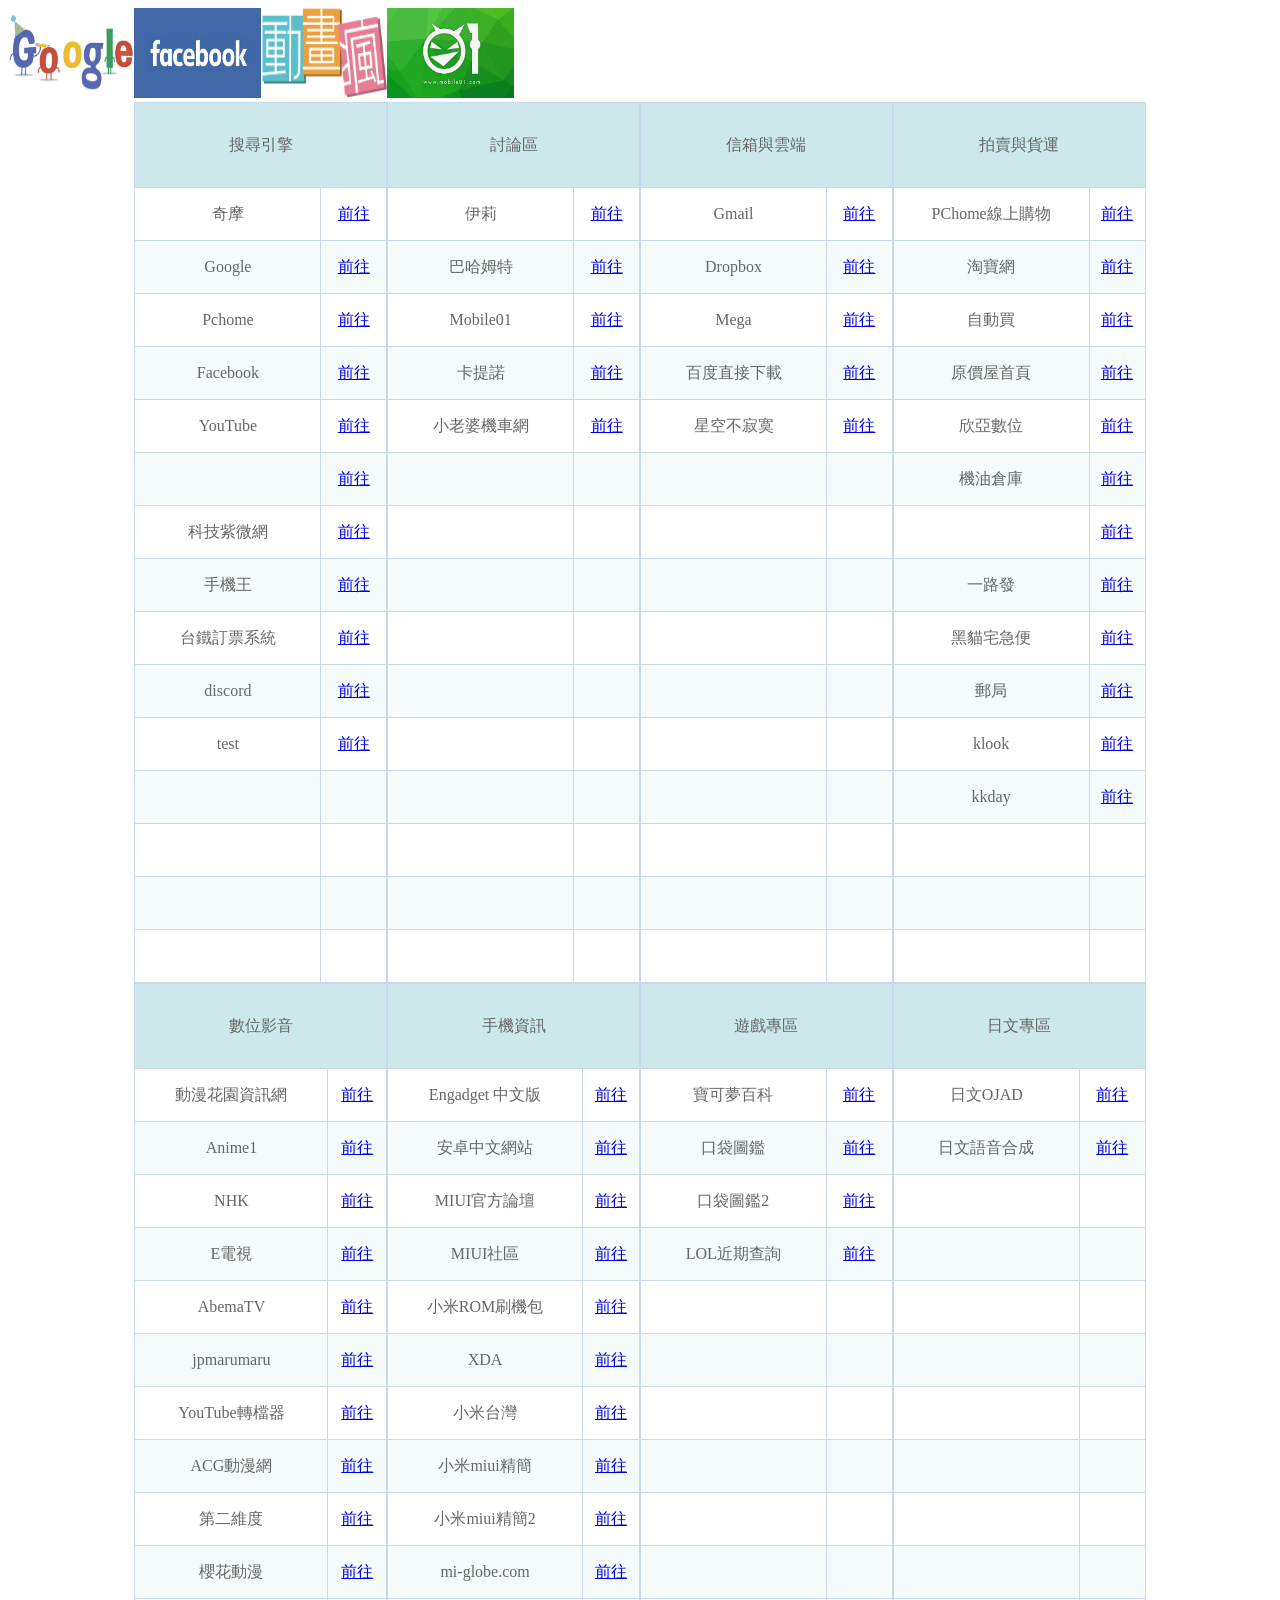
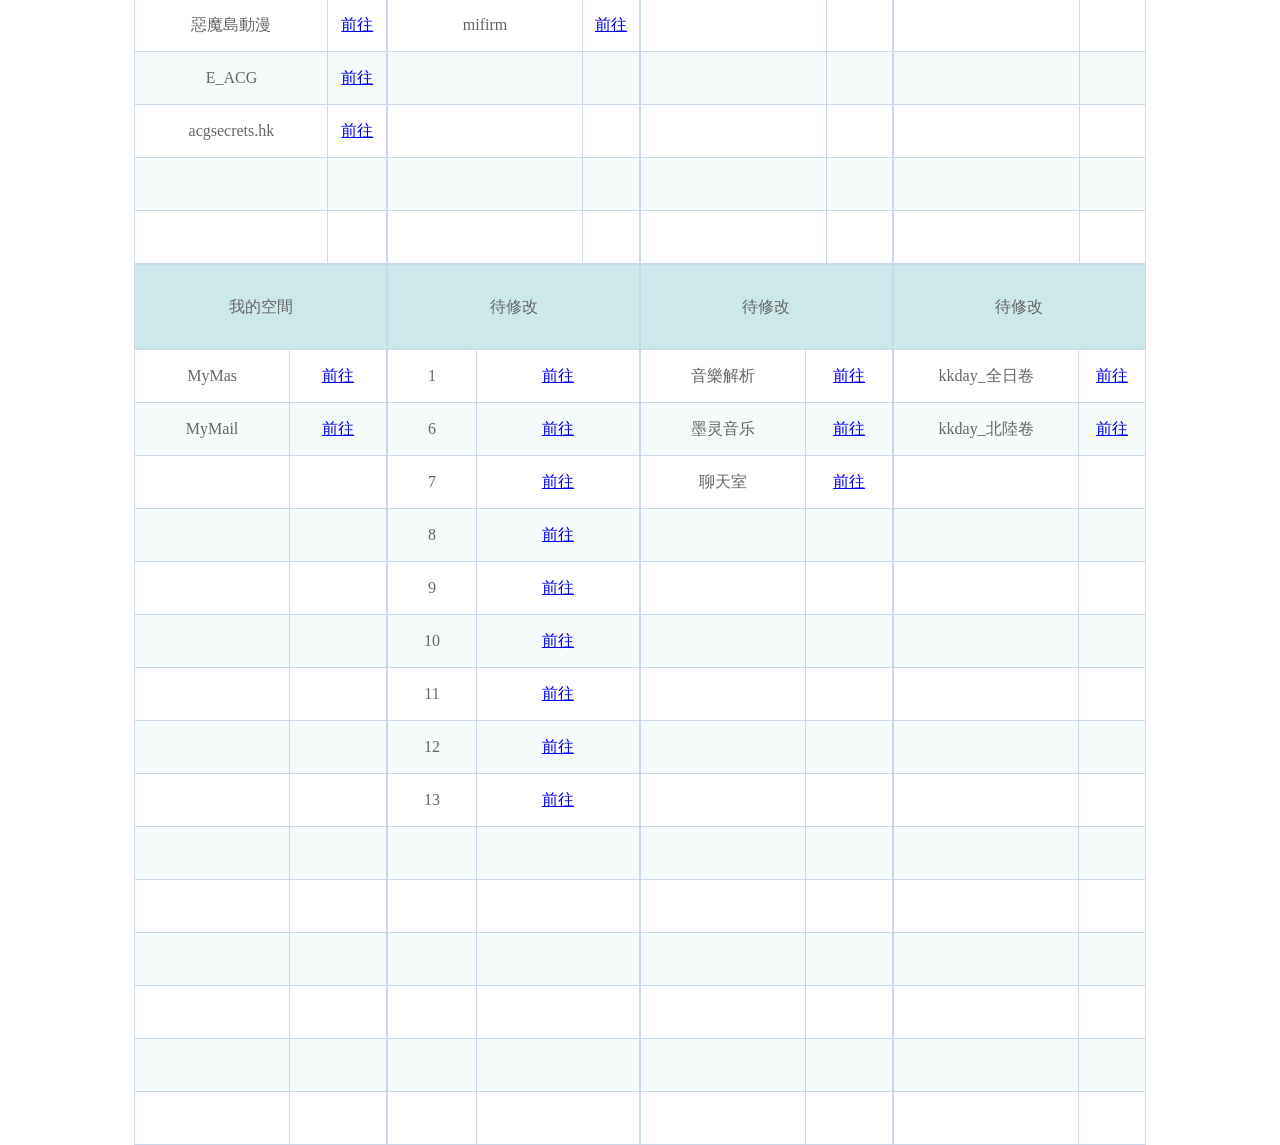
==== index.html @ d21f70a7 "更新新版本" ====
<!DOCTYPE html>

<html lang="zh"><head><meta http-equiv="Content-Type" content="text/html; charset=UTF-8">
	<title>KurainHome</title>
	
	<meta name="viewport" content="width=device-width, initial-scale=1">
	<meta name="context-path" content="/Home/">
	<script>
        var url = 'http://kurain.myds.me:18080/HomePage/home/getDatas';
        fetch(url).then((respons) => {
        return respons.json();
        }).then((data) => {
            if(data.result == 'OK'){
				//console.log(data.data.queryData);
				let queryDatas = data.data.queryData;
				queryDatas.forEach(queryData => {
					//queryData.tableName
					console.log(queryData);
					reloadThisElement(queryData);
				});
            }            
        }).catch((error) => {
            console.log(error);
        });

		function reloadThisElement(queryData){
			try {
				let tableNo = queryData.tableNo;
				console.log('重製 ' + tableNo + 'start ');
				var thead_0 = document.getElementById('thead_' + tableNo);
				var tbody_0 = document.getElementById('tbody_' + tableNo);

				removeAllChildNodes(thead_0);				

				var thead_0_tr	= addElement(thead_0	,'tr');
				var thead_0_td	= addElement(thead_0_tr	,'td');
				var thead_0_p	= addElement(thead_0_td	,'p');

				thead_0_td.colSpan	= "2";
				thead_0_p.innerHTML = queryData.tableName;	
				console.log('重製 ' + tableNo + 'end ');

				let urlBeans = queryData.urlBeans;
				removeAllChildNodes(tbody_0);

				urlBeans.forEach(urlBean => {
					reloadThisElementUrl(tbody_0,urlBean);
				});

			}catch (e) {}
		}

		function reloadThisElementUrl(tbody_0,urlBean){
			var tbody_0_tr	= addElement(tbody_0	,'tr');
			var thead_0_td	= addElement(tbody_0_tr	,'td');
			var thead_1_td	= addElement(tbody_0_tr	,'td');

			var div_0		= addElement(thead_0_td	,'div');
			var div_1		= addElement(thead_1_td	,'div');

			var a_1			= addElement(div_1		,'a');

			div_1.setAttribute('align','center');

			a_1.setAttribute('href',urlBean.tableUrlAddress);
			a_1.innerHTML	= '前往';
			div_0.innerHTML	= urlBean.tableUrlName;
		}


		function removeAllChildNodes(parent) {
			while (parent.firstChild) {
				parent.removeChild(parent.firstChild);
			}
		}

		function addElement(appendDom,appendElementName){
			let newElement = document.createElement(appendElementName);
			appendDom.append(newElement);
			return newElement;
		}



    </script>
</head>
<body>
	<div id="titleBar" name="titleBar" class="titleBar">
		<div class="titleDiv">		
			<a href="https://www.google.com.tw/">
				<img class="footImg" src="./images/Google.jpg">
			</a>
		</div>
		<div class="titleDiv">	
			<a href="https://www.facebook.com/?ref=logo">
				<img class="footImg" src="./images/FaceBook.jpg">
			</a>
		</div>
		<div class="titleDiv">	
			<a href="https://ani.gamer.com.tw/">
				<img class="footImg" src="./images/crazy_logo.png">
			</a>
		</div>
		<div class="titleDiv">	
			<a href="https://www.mobile01.com/forum.php">
				<img class="footImg" src="./images/mobile01-facebook.jpg">
			</a>
		</div>
	</div>
	<div id="footBar" name="footBar" class="footBar" align="center">
		<div id="footBar0" name="footBar0">
			<div id="tableDiv0" name="tableDiv0" class="tableDiv">
				<table>
					<thead id="thead_1">
						<tr>
							<td colspan="2">
								<p>搜尋引擎</p>
							</td>
						</tr>
				    </thead>
				    <tbody id="tbody_1">
				    	<tr>
				    		<td>
				    			<div>奇摩</div>
				    		</td>
				    		<td>
						    	<div align="center">
						    		<a href="http://tw.yahoo.com/" onclick="javascirpt:fn(this)">前往</a>
						    	</div>
							</td>
				    	</tr>
				    	<tr>
				    		<td>
				    			<div>Google</div>
				    		</td>
				    		<td>
						    	<div align="center">
						    		<a href="https://www.google.com/" onclick="javascirpt:fn(this)">前往</a>
						    	</div>
							</td>
				    	</tr>
				    	<tr>
				    		<td>
				    			<div>Pchome</div>
				    		</td>
				    		<td>
						    	<div align="center">
						    		<a href="http://www.pchome.com.tw/" onclick="javascirpt:fn(this)">前往</a>
						    	</div>
							</td>
				    	</tr>
				    	<tr>
				    		<td>
				    			<div>Facebook</div>
				    		</td>
				    		<td>
						    	<div align="center">
						    		<a href="http://www.facebook.com/" onclick="javascirpt:fn(this)">前往</a>
						    	</div>
							</td>
				    	</tr>
				    	<tr>
				    		<td>
				    			<div>YouTube</div>
				    		</td>
				    		<td>
						    	<div align="center">
						    		<a href="http://www.youtube.com/?gl=TW&amp;hl=zh-TW" onclick="javascirpt:fn(this)">前往</a>
						    	</div>
							</td>
				    	</tr>
				    	<tr>
				    		<td>
				    			<div></div>
				    		</td>
				    		<td>
						    	<div align="center">
						    		<a href="http://kurain6.myds.me:8080/Home/" onclick="javascirpt:fn(this)">前往</a>
						    	</div>
							</td>
				    	</tr>
				    	<tr>
				    		<td>
				    			<div>科技紫微網</div>
				    		</td>
				    		<td>
						    	<div align="center">
						    		<a href="http://astro.click108.com.tw/" onclick="javascirpt:fn(this)">前往</a>
						    	</div>
							</td>
				    	</tr>
				    	<tr>
				    		<td>
				    			<div>手機王</div>
				    		</td>
				    		<td>
						    	<div align="center">
						    		<a href="https://www.sogi.com.tw/" onclick="javascirpt:fn(this)">前往</a>
						    	</div>
							</td>
				    	</tr>
				    	<tr>
				    		<td>
				    			<div>台鐵訂票系統</div>
				    		</td>
				    		<td>
						    	<div align="center">
						    		<a href="https://tip.railway.gov.tw/tra-tip-web/tip" onclick="javascirpt:fn(this)">前往</a>
						    	</div>
							</td>
				    	</tr>
				    	<tr>
				    		<td>
				    			<div>discord</div>
				    		</td>
				    		<td>
						    	<div align="center">
						    		<a href="https://discord.com/channels/@me" onclick="javascirpt:fn(this)">前往</a>
						    	</div>
							</td>
				    	</tr>
				    	<tr>
				    		<td>
				    			<div>test</div>
				    		</td>
				    		<td>
						    	<div align="center">
						    		<a href="http://kurain6.myds.me:8080/Home/google.com.tw" onclick="javascirpt:fn(this)">前往</a>
						    	</div>
							</td>
				    	</tr>
				    	<tr id="nullTr0">
				    		<td>
				    			<div align="center"></div>
				    		</td>
				    		<td>
				    			<div id="nullDiv0" style="visibility:hidden;">暫無</div>
				    		</td>
				    	</tr>
				    	<tr id="nullTr1">
				    		<td>
				    			<div align="center"></div>
				    		</td>
				    		<td>
				    			<div id="nullDiv1" style="visibility:hidden;">暫無</div>
				    		</td>
				    	</tr>
				    	<tr id="nullTr2">
				    		<td>
				    			<div align="center"></div>
				    		</td>
				    		<td>
				    			<div id="nullDiv2" style="visibility:hidden;">暫無</div>
				    		</td>
				    	</tr>
				    	<tr id="nullTr3">
				    		<td>
				    			<div align="center"></div>
				    		</td>
				    		<td>
				    			<div id="nullDiv3" style="visibility:hidden;">暫無</div>
				    		</td>
				    	</tr>
				    	
				    	
				    	
				    	
				    	
				    	
				    	
				    	
				    	
				    	
				    	
				    </tbody>
				</table>
			</div>
			<div id="tableDiv1" name="tableDiv1" class="tableDiv">
				<table>
					<thead id="thead_2">
						<tr>
							<td colspan="2">
								<p>討論區</p>
							</td>
						</tr>
				    </thead>
				    <tbody id="tbody_2">
				    	<tr>
				    		<td>
				    			<div>伊莉</div>
				    		</td>
				    		<td>
						    	<div align="center">
						    		<a href="http://www07.eyny.com/index.php" onclick="javascirpt:fn(this)">前往</a>
						    	</div>
							</td>
				    	</tr>
				    	<tr>
				    		<td>
				    			<div>巴哈姆特</div>
				    		</td>
				    		<td>
						    	<div align="center">
						    		<a href="http://www.gamer.com.tw/" onclick="javascirpt:fn(this)">前往</a>
						    	</div>
							</td>
				    	</tr>
				    	<tr>
				    		<td>
				    			<div>Mobile01</div>
				    		</td>
				    		<td>
						    	<div align="center">
						    		<a href="http://www.mobile01.com/forum.php" onclick="javascirpt:fn(this)">前往</a>
						    	</div>
							</td>
				    	</tr>
				    	<tr>
				    		<td>
				    			<div>卡提諾</div>
				    		</td>
				    		<td>
						    	<div align="center">
						    		<a href="http://ck101.com/index.php" onclick="javascirpt:fn(this)">前往</a>
						    	</div>
							</td>
				    	</tr>
				    	<tr>
				    		<td>
				    			<div>小老婆機車網</div>
				    		</td>
				    		<td>
						    	<div align="center">
						    		<a href="http://forum.jorsindo.com/" onclick="javascirpt:fn(this)">前往</a>
						    	</div>
							</td>
				    	</tr>
				    	<tr id="nullTr0">
				    		<td>
				    			<div align="center"></div>
				    		</td>
				    		<td>
				    			<div id="nullDiv0" style="visibility:hidden;">暫無</div>
				    		</td>
				    	</tr>
				    	<tr id="nullTr1">
				    		<td>
				    			<div align="center"></div>
				    		</td>
				    		<td>
				    			<div id="nullDiv1" style="visibility:hidden;">暫無</div>
				    		</td>
				    	</tr>
				    	<tr id="nullTr2">
				    		<td>
				    			<div align="center"></div>
				    		</td>
				    		<td>
				    			<div id="nullDiv2" style="visibility:hidden;">暫無</div>
				    		</td>
				    	</tr>
				    	<tr id="nullTr3">
				    		<td>
				    			<div align="center"></div>
				    		</td>
				    		<td>
				    			<div id="nullDiv3" style="visibility:hidden;">暫無</div>
				    		</td>
				    	</tr>
				    	<tr id="nullTr4">
				    		<td>
				    			<div align="center"></div>
				    		</td>
				    		<td>
				    			<div id="nullDiv4" style="visibility:hidden;">暫無</div>
				    		</td>
				    	</tr>
				    	<tr id="nullTr5">
				    		<td>
				    			<div align="center"></div>
				    		</td>
				    		<td>
				    			<div id="nullDiv5" style="visibility:hidden;">暫無</div>
				    		</td>
				    	</tr>
				    	<tr id="nullTr6">
				    		<td>
				    			<div align="center"></div>
				    		</td>
				    		<td>
				    			<div id="nullDiv6" style="visibility:hidden;">暫無</div>
				    		</td>
				    	</tr>
				    	<tr id="nullTr7">
				    		<td>
				    			<div align="center"></div>
				    		</td>
				    		<td>
				    			<div id="nullDiv7" style="visibility:hidden;">暫無</div>
				    		</td>
				    	</tr>
				    	<tr id="nullTr8">
				    		<td>
				    			<div align="center"></div>
				    		</td>
				    		<td>
				    			<div id="nullDiv8" style="visibility:hidden;">暫無</div>
				    		</td>
				    	</tr>
				    	<tr id="nullTr9">
				    		<td>
				    			<div align="center"></div>
				    		</td>
				    		<td>
				    			<div id="nullDiv9" style="visibility:hidden;">暫無</div>
				    		</td>
				    	</tr>
				    	
				    	
				    	
				    	
				    	
				    </tbody>
				</table>
			</div>
			<div id="tableDiv2" name="tableDiv2" class="tableDiv">
				<table>
					<thead id="thead_3">
						<tr>
							<td colspan="2">
								<p>信箱與雲端</p>
							</td>
						</tr>
				    </thead>
				    <tbody id="tbody_3">
				    	<tr>
				    		<td>
				    			<div>Gmail</div>
				    		</td>
				    		<td>
						    	<div align="center">
						    		<a href="https://mail.google.com/mail/u/0/#inbox" onclick="javascirpt:fn(this)">前往</a>
						    	</div>
							</td>
				    	</tr>
				    	<tr>
				    		<td>
				    			<div>Dropbox</div>
				    		</td>
				    		<td>
						    	<div align="center">
						    		<a href="https://www.dropbox.com/h" onclick="javascirpt:fn(this)">前往</a>
						    	</div>
							</td>
				    	</tr>
				    	<tr>
				    		<td>
				    			<div>Mega</div>
				    		</td>
				    		<td>
						    	<div align="center">
						    		<a href="https://mega.nz/" onclick="javascirpt:fn(this)">前往</a>
						    	</div>
							</td>
				    	</tr>
				    	<tr>
				    		<td>
				    			<div>百度直接下載</div>
				    		</td>
				    		<td>
						    	<div align="center">
						    		<a href="https://www.baiduyun.wiki/" onclick="javascirpt:fn(this)">前往</a>
						    	</div>
							</td>
				    	</tr>
				    	<tr>
				    		<td>
				    			<div>星空不寂寞</div>
				    		</td>
				    		<td>
						    	<div align="center">
						    		<a href="http://www.xingkbjm.com/" onclick="javascirpt:fn(this)">前往</a>
						    	</div>
							</td>
				    	</tr>
				    	<tr id="nullTr0">
				    		<td>
				    			<div align="center"></div>
				    		</td>
				    		<td>
				    			<div id="nullDiv0" style="visibility:hidden;">暫無</div>
				    		</td>
				    	</tr>
				    	<tr id="nullTr1">
				    		<td>
				    			<div align="center"></div>
				    		</td>
				    		<td>
				    			<div id="nullDiv1" style="visibility:hidden;">暫無</div>
				    		</td>
				    	</tr>
				    	<tr id="nullTr2">
				    		<td>
				    			<div align="center"></div>
				    		</td>
				    		<td>
				    			<div id="nullDiv2" style="visibility:hidden;">暫無</div>
				    		</td>
				    	</tr>
				    	<tr id="nullTr3">
				    		<td>
				    			<div align="center"></div>
				    		</td>
				    		<td>
				    			<div id="nullDiv3" style="visibility:hidden;">暫無</div>
				    		</td>
				    	</tr>
				    	<tr id="nullTr4">
				    		<td>
				    			<div align="center"></div>
				    		</td>
				    		<td>
				    			<div id="nullDiv4" style="visibility:hidden;">暫無</div>
				    		</td>
				    	</tr>
				    	<tr id="nullTr5">
				    		<td>
				    			<div align="center"></div>
				    		</td>
				    		<td>
				    			<div id="nullDiv5" style="visibility:hidden;">暫無</div>
				    		</td>
				    	</tr>
				    	<tr id="nullTr6">
				    		<td>
				    			<div align="center"></div>
				    		</td>
				    		<td>
				    			<div id="nullDiv6" style="visibility:hidden;">暫無</div>
				    		</td>
				    	</tr>
				    	<tr id="nullTr7">
				    		<td>
				    			<div align="center"></div>
				    		</td>
				    		<td>
				    			<div id="nullDiv7" style="visibility:hidden;">暫無</div>
				    		</td>
				    	</tr>
				    	<tr id="nullTr8">
				    		<td>
				    			<div align="center"></div>
				    		</td>
				    		<td>
				    			<div id="nullDiv8" style="visibility:hidden;">暫無</div>
				    		</td>
				    	</tr>
				    	<tr id="nullTr9">
				    		<td>
				    			<div align="center"></div>
				    		</td>
				    		<td>
				    			<div id="nullDiv9" style="visibility:hidden;">暫無</div>
				    		</td>
				    	</tr>
				    	
				    	
				    	
				    	
				    	
				    </tbody>
				</table>
			</div>
			<div id="tableDiv3" name="tableDiv3" class="tableDiv">
				<table>
					<thead id="thead_4">
						<tr>
							<td colspan="2">
								<p>拍賣與貨運</p>
							</td>
						</tr>
				    </thead>
				    <tbody id="tbody_4">
				    	<tr>
				    		<td>
				    			<div>PChome線上購物</div>
				    		</td>
				    		<td>
						    	<div align="center">
						    		<a href="http://shopping.pchome.com.tw/" onclick="javascirpt:fn(this)">前往</a>
						    	</div>
							</td>
				    	</tr>
				    	<tr>
				    		<td>
				    			<div>淘寶網</div>
				    		</td>
				    		<td>
						    	<div align="center">
						    		<a href="https://world.taobao.com/" onclick="javascirpt:fn(this)">前往</a>
						    	</div>
							</td>
				    	</tr>
				    	<tr>
				    		<td>
				    			<div>自動買</div>
				    		</td>
				    		<td>
						    	<div align="center">
						    		<a href="https://www.autobuy.tw/" onclick="javascirpt:fn(this)">前往</a>
						    	</div>
							</td>
				    	</tr>
				    	<tr>
				    		<td>
				    			<div>原價屋首頁</div>
				    		</td>
				    		<td>
						    	<div align="center">
						    		<a href="http://www.coolpc.com.tw/" onclick="javascirpt:fn(this)">前往</a>
						    	</div>
							</td>
				    	</tr>
				    	<tr>
				    		<td>
				    			<div>欣亞數位</div>
				    		</td>
				    		<td>
						    	<div align="center">
						    		<a href="https://www.sinya.com.tw/diy/" onclick="javascirpt:fn(this)">前往</a>
						    	</div>
							</td>
				    	</tr>
				    	<tr>
				    		<td>
				    			<div>機油倉庫</div>
				    		</td>
				    		<td>
						    	<div align="center">
						    		<a href="https://www.oilwarehouse.com.tw/" onclick="javascirpt:fn(this)">前往</a>
						    	</div>
							</td>
				    	</tr>
				    	<tr>
				    		<td>
				    			<div></div>
				    		</td>
				    		<td>
						    	<div align="center">
						    		<a href="http://kurain6.myds.me:8080/Home/" onclick="javascirpt:fn(this)">前往</a>
						    	</div>
							</td>
				    	</tr>
				    	<tr>
				    		<td>
				    			<div>一路發</div>
				    		</td>
				    		<td>
						    	<div align="center">
						    		<a href="https://www.elf.com.tw/" onclick="javascirpt:fn(this)">前往</a>
						    	</div>
							</td>
				    	</tr>
				    	<tr>
				    		<td>
				    			<div>黑貓宅急便</div>
				    		</td>
				    		<td>
						    	<div align="center">
						    		<a href="http://www.t-cat.com.tw/" onclick="javascirpt:fn(this)">前往</a>
						    	</div>
							</td>
				    	</tr>
				    	<tr>
				    		<td>
				    			<div>郵局</div>
				    		</td>
				    		<td>
						    	<div align="center">
						    		<a href="http://postserv.post.gov.tw/webpost/CSController?cmd=POS4001_1&amp;_MENU_ID=189&amp;_SYS_ID=D&amp;_ACTIVE_ID=190" onclick="javascirpt:fn(this)">前往</a>
						    	</div>
							</td>
				    	</tr>
				    	<tr>
				    		<td>
				    			<div>klook</div>
				    		</td>
				    		<td>
						    	<div align="center">
						    		<a href="https://www.klook.com/zh-TW/" onclick="javascirpt:fn(this)">前往</a>
						    	</div>
							</td>
				    	</tr>
				    	<tr>
				    		<td>
				    			<div>kkday</div>
				    		</td>
				    		<td>
						    	<div align="center">
						    		<a href="https://www.kkday.com/zh-tw/" onclick="javascirpt:fn(this)">前往</a>
						    	</div>
							</td>
				    	</tr>
				    	<tr id="nullTr0">
				    		<td>
				    			<div align="center"></div>
				    		</td>
				    		<td>
				    			<div id="nullDiv0" style="visibility:hidden;">暫無</div>
				    		</td>
				    	</tr>
				    	<tr id="nullTr1">
				    		<td>
				    			<div align="center"></div>
				    		</td>
				    		<td>
				    			<div id="nullDiv1" style="visibility:hidden;">暫無</div>
				    		</td>
				    	</tr>
				    	<tr id="nullTr2">
				    		<td>
				    			<div align="center"></div>
				    		</td>
				    		<td>
				    			<div id="nullDiv2" style="visibility:hidden;">暫無</div>
				    		</td>
				    	</tr>
				    	
				    	
				    	
				    	
				    	
				    	
				    	
				    	
				    	
				    	
				    	
				    	
				    </tbody>
				</table>
			</div>
			
			
			
			
			
			
			
			
		</div>
		<div id="footBar1" name="footBar1">
			
			
			
			
			<div id="tableDiv4" name="tableDiv4" class="tableDiv">
				<table>
					<thead id="thead_5">
						<tr>
							<td colspan="2">
								<p>數位影音</p>
							</td>
						</tr>
				    </thead>
				    <tbody id="tbody_5">
				    	<tr>
				    		<td>
				    			<div>動漫花園資訊網</div>
				    		</td>
				    		<td>
						    	<div align="center">
						    		<a href="http://share.dmhy.org/" onclick="javascirpt:fn(this)">前往</a>
						    	</div>
							</td>
				    	</tr>
				    	<tr>
				    		<td>
				    			<div>Anime1</div>
				    		</td>
				    		<td>
						    	<div align="center">
						    		<a href="https://anime1.me/" onclick="javascirpt:fn(this)">前往</a>
						    	</div>
							</td>
				    	</tr>
				    	<tr>
				    		<td>
				    			<div>NHK</div>
				    		</td>
				    		<td>
						    	<div align="center">
						    		<a href="http://tv.itver.cc/nhk-general-tv/" onclick="javascirpt:fn(this)">前往</a>
						    	</div>
							</td>
				    	</tr>
				    	<tr>
				    		<td>
				    			<div>E電視</div>
				    		</td>
				    		<td>
						    	<div align="center">
						    		<a href="http://tv.itver.cc/nexttv/" onclick="javascirpt:fn(this)">前往</a>
						    	</div>
							</td>
				    	</tr>
				    	<tr>
				    		<td>
				    			<div>AbemaTV</div>
				    		</td>
				    		<td>
						    	<div align="center">
						    		<a href="https://abema.tv/" onclick="javascirpt:fn(this)">前往</a>
						    	</div>
							</td>
				    	</tr>
				    	<tr>
				    		<td>
				    			<div>jpmarumaru</div>
				    		</td>
				    		<td>
						    	<div align="center">
						    		<a href="https://www.jpmarumaru.com/tw/index.asp" onclick="javascirpt:fn(this)">前往</a>
						    	</div>
							</td>
				    	</tr>
				    	<tr>
				    		<td>
				    			<div>YouTube轉檔器</div>
				    		</td>
				    		<td>
						    	<div align="center">
						    		<a href="http://tubget.com/cn/" onclick="javascirpt:fn(this)">前往</a>
						    	</div>
							</td>
				    	</tr>
				    	<tr>
				    		<td>
				    			<div>ACG動漫網</div>
				    		</td>
				    		<td>
						    	<div align="center">
						    		<a href="https://www.agefans.tv/" onclick="javascirpt:fn(this)">前往</a>
						    	</div>
							</td>
				    	</tr>
				    	<tr>
				    		<td>
				    			<div>第二維度</div>
				    		</td>
				    		<td>
						    	<div align="center">
						    		<a href="https://second-dimension.org/home/" onclick="javascirpt:fn(this)">前往</a>
						    	</div>
							</td>
				    	</tr>
				    	<tr>
				    		<td>
				    			<div>櫻花動漫</div>
				    		</td>
				    		<td>
						    	<div align="center">
						    		<a href="http://www.yhdm.tv/" onclick="javascirpt:fn(this)">前往</a>
						    	</div>
							</td>
				    	</tr>
				    	<tr>
				    		<td>
				    			<div>惡魔島動漫</div>
				    		</td>
				    		<td>
						    	<div align="center">
						    		<a href="https://www.emddm.org/" onclick="javascirpt:fn(this)">前往</a>
						    	</div>
							</td>
				    	</tr>
				    	<tr>
				    		<td>
				    			<div>E_ACG</div>
				    		</td>
				    		<td>
						    	<div align="center">
						    		<a href="http://eacg.net/" onclick="javascirpt:fn(this)">前往</a>
						    	</div>
							</td>
				    	</tr>
				    	<tr>
				    		<td>
				    			<div>acgsecrets.hk</div>
				    		</td>
				    		<td>
						    	<div align="center">
						    		<a href="https://acgsecrets.hk/" onclick="javascirpt:fn(this)">前往</a>
						    	</div>
							</td>
				    	</tr>
				    	<tr id="nullTr0">
				    		<td>
				    			<div align="center"></div>
				    		</td>
				    		<td>
				    			<div id="nullDiv0" style="visibility:hidden;">暫無</div>
				    		</td>
				    	</tr>
				    	<tr id="nullTr1">
				    		<td>
				    			<div align="center"></div>
				    		</td>
				    		<td>
				    			<div id="nullDiv1" style="visibility:hidden;">暫無</div>
				    		</td>
				    	</tr>
				    	
				    	
				    	
				    	
				    	
				    	
				    	
				    	
				    	
				    	
				    	
				    	
				    	
				    </tbody>
				</table>
			</div>
			<div id="tableDiv5" name="tableDiv5" class="tableDiv">
				<table>
					<thead id="thead_6" >
						<tr>
							<td colspan="2">
								<p>手機資訊</p>
							</td>
						</tr>
				    </thead>
				    <tbody id="tbody_6">
				    	<tr>
				    		<td>
				    			<div>Engadget 中文版</div>
				    		</td>
				    		<td>
						    	<div align="center">
						    		<a href="http://chinese.engadget.com/" onclick="javascirpt:fn(this)">前往</a>
						    	</div>
							</td>
				    	</tr>
				    	<tr>
				    		<td>
				    			<div>安卓中文網站</div>
				    		</td>
				    		<td>
						    	<div align="center">
						    		<a href="http://apk.tw/" onclick="javascirpt:fn(this)">前往</a>
						    	</div>
							</td>
				    	</tr>
				    	<tr>
				    		<td>
				    			<div>MIUI官方論壇</div>
				    		</td>
				    		<td>
						    	<div align="center">
						    		<a href="http://www.miui.com/forum.php" onclick="javascirpt:fn(this)">前往</a>
						    	</div>
							</td>
				    	</tr>
				    	<tr>
				    		<td>
				    			<div>MIUI社區</div>
				    		</td>
				    		<td>
						    	<div align="center">
						    		<a href="http://www.miui.com/index.html" onclick="javascirpt:fn(this)">前往</a>
						    	</div>
							</td>
				    	</tr>
				    	<tr>
				    		<td>
				    			<div>小米ROM刷機包</div>
				    		</td>
				    		<td>
						    	<div align="center">
						    		<a href="https://mirom.ezbox.idv.tw/" onclick="javascirpt:fn(this)">前往</a>
						    	</div>
							</td>
				    	</tr>
				    	<tr>
				    		<td>
				    			<div>XDA</div>
				    		</td>
				    		<td>
						    	<div align="center">
						    		<a href="https://forum.xda-developers.com/" onclick="javascirpt:fn(this)">前往</a>
						    	</div>
							</td>
				    	</tr>
				    	<tr>
				    		<td>
				    			<div>小米台灣</div>
				    		</td>
				    		<td>
						    	<div align="center">
						    		<a href="https://www.mi.com/tw" onclick="javascirpt:fn(this)">前往</a>
						    	</div>
							</td>
				    	</tr>
				    	<tr>
				    		<td>
				    			<div>小米miui精簡</div>
				    		</td>
				    		<td>
						    	<div align="center">
						    		<a href="https://mi-globe.com/miui-firmware-rom-builder-features/25/" onclick="javascirpt:fn(this)">前往</a>
						    	</div>
							</td>
				    	</tr>
				    	<tr>
				    		<td>
				    			<div>小米miui精簡2</div>
				    		</td>
				    		<td>
						    	<div align="center">
						    		<a href="https://mifirm.net/model/umi.ttt" onclick="javascirpt:fn(this)">前往</a>
						    	</div>
							</td>
				    	</tr>
				    	<tr>
				    		<td>
				    			<div>mi-globe.com</div>
				    		</td>
				    		<td>
						    	<div align="center">
						    		<a href="https://mi-globe.com/" onclick="javascirpt:fn(this)">前往</a>
						    	</div>
							</td>
				    	</tr>
				    	<tr>
				    		<td>
				    			<div>mifirm</div>
				    		</td>
				    		<td>
						    	<div align="center">
						    		<a href="https://mifirm.net/" onclick="javascirpt:fn(this)">前往</a>
						    	</div>
							</td>
				    	</tr>
				    	<tr id="nullTr0">
				    		<td>
				    			<div align="center"></div>
				    		</td>
				    		<td>
				    			<div id="nullDiv0" style="visibility:hidden;">暫無</div>
				    		</td>
				    	</tr>
				    	<tr id="nullTr1">
				    		<td>
				    			<div align="center"></div>
				    		</td>
				    		<td>
				    			<div id="nullDiv1" style="visibility:hidden;">暫無</div>
				    		</td>
				    	</tr>
				    	<tr id="nullTr2">
				    		<td>
				    			<div align="center"></div>
				    		</td>
				    		<td>
				    			<div id="nullDiv2" style="visibility:hidden;">暫無</div>
				    		</td>
				    	</tr>
				    	<tr id="nullTr3">
				    		<td>
				    			<div align="center"></div>
				    		</td>
				    		<td>
				    			<div id="nullDiv3" style="visibility:hidden;">暫無</div>
				    		</td>
				    	</tr>
				    	
				    	
				    	
				    	
				    	
				    	
				    	
				    	
				    	
				    	
				    	
				    </tbody>
				</table>
			</div>
			<div id="tableDiv6" name="tableDiv6" class="tableDiv">
				<table>
					<thead id="thead_7">
						<tr>
							<td colspan="2">
								<p>遊戲專區</p>
							</td>
						</tr>
				    </thead>
				    <tbody id="tbody_7">
				    	<tr>
				    		<td>
				    			<div>寶可夢百科</div>
				    		</td>
				    		<td>
						    	<div align="center">
						    		<a href="https://wiki.52poke.com/wiki/" onclick="javascirpt:fn(this)">前往</a>
						    	</div>
							</td>
				    	</tr>
				    	<tr>
				    		<td>
				    			<div>口袋圖鑑</div>
				    		</td>
				    		<td>
						    	<div align="center">
						    		<a href="https://www.pokedex.app/zh/home" onclick="javascirpt:fn(this)">前往</a>
						    	</div>
							</td>
				    	</tr>
				    	<tr>
				    		<td>
				    			<div>口袋圖鑑2</div>
				    		</td>
				    		<td>
						    	<div align="center">
						    		<a href="http://pokemon.aucy.com/index.php" onclick="javascirpt:fn(this)">前往</a>
						    	</div>
							</td>
				    	</tr>
				    	<tr>
				    		<td>
				    			<div>LOL近期查詢</div>
				    		</td>
				    		<td>
						    	<div align="center">
						    		<a href="https://www.leagueofgraphs.com/zh/tft" onclick="javascirpt:fn(this)">前往</a>
						    	</div>
							</td>
				    	</tr>
				    	<tr id="nullTr0">
				    		<td>
				    			<div align="center"></div>
				    		</td>
				    		<td>
				    			<div id="nullDiv0" style="visibility:hidden;">暫無</div>
				    		</td>
				    	</tr>
				    	<tr id="nullTr1">
				    		<td>
				    			<div align="center"></div>
				    		</td>
				    		<td>
				    			<div id="nullDiv1" style="visibility:hidden;">暫無</div>
				    		</td>
				    	</tr>
				    	<tr id="nullTr2">
				    		<td>
				    			<div align="center"></div>
				    		</td>
				    		<td>
				    			<div id="nullDiv2" style="visibility:hidden;">暫無</div>
				    		</td>
				    	</tr>
				    	<tr id="nullTr3">
				    		<td>
				    			<div align="center"></div>
				    		</td>
				    		<td>
				    			<div id="nullDiv3" style="visibility:hidden;">暫無</div>
				    		</td>
				    	</tr>
				    	<tr id="nullTr4">
				    		<td>
				    			<div align="center"></div>
				    		</td>
				    		<td>
				    			<div id="nullDiv4" style="visibility:hidden;">暫無</div>
				    		</td>
				    	</tr>
				    	<tr id="nullTr5">
				    		<td>
				    			<div align="center"></div>
				    		</td>
				    		<td>
				    			<div id="nullDiv5" style="visibility:hidden;">暫無</div>
				    		</td>
				    	</tr>
				    	<tr id="nullTr6">
				    		<td>
				    			<div align="center"></div>
				    		</td>
				    		<td>
				    			<div id="nullDiv6" style="visibility:hidden;">暫無</div>
				    		</td>
				    	</tr>
				    	<tr id="nullTr7">
				    		<td>
				    			<div align="center"></div>
				    		</td>
				    		<td>
				    			<div id="nullDiv7" style="visibility:hidden;">暫無</div>
				    		</td>
				    	</tr>
				    	<tr id="nullTr8">
				    		<td>
				    			<div align="center"></div>
				    		</td>
				    		<td>
				    			<div id="nullDiv8" style="visibility:hidden;">暫無</div>
				    		</td>
				    	</tr>
				    	<tr id="nullTr9">
				    		<td>
				    			<div align="center"></div>
				    		</td>
				    		<td>
				    			<div id="nullDiv9" style="visibility:hidden;">暫無</div>
				    		</td>
				    	</tr>
				    	<tr id="nullTr10">
				    		<td>
				    			<div align="center"></div>
				    		</td>
				    		<td>
				    			<div id="nullDiv10" style="visibility:hidden;">暫無</div>
				    		</td>
				    	</tr>
				    	
				    	
				    	
				    	
				    </tbody>
				</table>
			</div>
			<div id="tableDiv7" name="tableDiv7" class="tableDiv">
				<table>
					<thead id="thead_8">
						<tr>
							<td colspan="2">
								<p>日文專區</p>
							</td>
						</tr>
				    </thead>
				    <tbody id="tbody_8">
				    	<tr>
				    		<td>
				    			<div>日文OJAD</div>
				    		</td>
				    		<td>
						    	<div align="center">
						    		<a href="http://www.gavo.t.u-tokyo.ac.jp/ojad/" onclick="javascirpt:fn(this)">前往</a>
						    	</div>
							</td>
				    	</tr>
				    	<tr>
				    		<td>
				    			<div>日文語音合成</div>
				    		</td>
				    		<td>
						    	<div align="center">
						    		<a href="http://voicetext.jp/" onclick="javascirpt:fn(this)">前往</a>
						    	</div>
							</td>
				    	</tr>
				    	<tr id="nullTr0">
				    		<td>
				    			<div align="center"></div>
				    		</td>
				    		<td>
				    			<div id="nullDiv0" style="visibility:hidden;">暫無</div>
				    		</td>
				    	</tr>
				    	<tr id="nullTr1">
				    		<td>
				    			<div align="center"></div>
				    		</td>
				    		<td>
				    			<div id="nullDiv1" style="visibility:hidden;">暫無</div>
				    		</td>
				    	</tr>
				    	<tr id="nullTr2">
				    		<td>
				    			<div align="center"></div>
				    		</td>
				    		<td>
				    			<div id="nullDiv2" style="visibility:hidden;">暫無</div>
				    		</td>
				    	</tr>
				    	<tr id="nullTr3">
				    		<td>
				    			<div align="center"></div>
				    		</td>
				    		<td>
				    			<div id="nullDiv3" style="visibility:hidden;">暫無</div>
				    		</td>
				    	</tr>
				    	<tr id="nullTr4">
				    		<td>
				    			<div align="center"></div>
				    		</td>
				    		<td>
				    			<div id="nullDiv4" style="visibility:hidden;">暫無</div>
				    		</td>
				    	</tr>
				    	<tr id="nullTr5">
				    		<td>
				    			<div align="center"></div>
				    		</td>
				    		<td>
				    			<div id="nullDiv5" style="visibility:hidden;">暫無</div>
				    		</td>
				    	</tr>
				    	<tr id="nullTr6">
				    		<td>
				    			<div align="center"></div>
				    		</td>
				    		<td>
				    			<div id="nullDiv6" style="visibility:hidden;">暫無</div>
				    		</td>
				    	</tr>
				    	<tr id="nullTr7">
				    		<td>
				    			<div align="center"></div>
				    		</td>
				    		<td>
				    			<div id="nullDiv7" style="visibility:hidden;">暫無</div>
				    		</td>
				    	</tr>
				    	<tr id="nullTr8">
				    		<td>
				    			<div align="center"></div>
				    		</td>
				    		<td>
				    			<div id="nullDiv8" style="visibility:hidden;">暫無</div>
				    		</td>
				    	</tr>
				    	<tr id="nullTr9">
				    		<td>
				    			<div align="center"></div>
				    		</td>
				    		<td>
				    			<div id="nullDiv9" style="visibility:hidden;">暫無</div>
				    		</td>
				    	</tr>
				    	<tr id="nullTr10">
				    		<td>
				    			<div align="center"></div>
				    		</td>
				    		<td>
				    			<div id="nullDiv10" style="visibility:hidden;">暫無</div>
				    		</td>
				    	</tr>
				    	<tr id="nullTr11">
				    		<td>
				    			<div align="center"></div>
				    		</td>
				    		<td>
				    			<div id="nullDiv11" style="visibility:hidden;">暫無</div>
				    		</td>
				    	</tr>
				    	<tr id="nullTr12">
				    		<td>
				    			<div align="center"></div>
				    		</td>
				    		<td>
				    			<div id="nullDiv12" style="visibility:hidden;">暫無</div>
				    		</td>
				    	</tr>
				    	
				    	
				    </tbody>
				</table>
			</div>
			
			
			
			
		</div>
		<div id="footBar2" name="footBar2">
			
			
			
			
			
			
			
			
			<div id="tableDiv8" name="tableDiv8" class="tableDiv">
				<table>
					<thead id="thead_9" >
						<tr>
							<td colspan="2">
								<p>我的空間</p>
							</td>
						</tr>
				    </thead>
				    <tbody id="tbody_9">
				    	<tr>
				    		<td>
				    			<div>MyMas</div>
				    		</td>
				    		<td>
						    	<div align="center">
						    		<a href="http://kurain6.myds.me:8080/Home/:5000" onclick="javascirpt:fn(this)">前往</a>
						    	</div>
							</td>
				    	</tr>
				    	<tr>
				    		<td>
				    			<div>MyMail</div>
				    		</td>
				    		<td>
						    	<div align="center">
						    		<a href="http://kurain6.myds.me:8080/mail/" onclick="javascirpt:fn(this)">前往</a>
						    	</div>
							</td>
				    	</tr>
				    	<tr id="nullTr0">
				    		<td>
				    			<div align="center"></div>
				    		</td>
				    		<td>
				    			<div id="nullDiv0" style="visibility:hidden;">暫無</div>
				    		</td>
				    	</tr>
				    	<tr id="nullTr1">
				    		<td>
				    			<div align="center"></div>
				    		</td>
				    		<td>
				    			<div id="nullDiv1" style="visibility:hidden;">暫無</div>
				    		</td>
				    	</tr>
				    	<tr id="nullTr2">
				    		<td>
				    			<div align="center"></div>
				    		</td>
				    		<td>
				    			<div id="nullDiv2" style="visibility:hidden;">暫無</div>
				    		</td>
				    	</tr>
				    	<tr id="nullTr3">
				    		<td>
				    			<div align="center"></div>
				    		</td>
				    		<td>
				    			<div id="nullDiv3" style="visibility:hidden;">暫無</div>
				    		</td>
				    	</tr>
				    	<tr id="nullTr4">
				    		<td>
				    			<div align="center"></div>
				    		</td>
				    		<td>
				    			<div id="nullDiv4" style="visibility:hidden;">暫無</div>
				    		</td>
				    	</tr>
				    	<tr id="nullTr5">
				    		<td>
				    			<div align="center"></div>
				    		</td>
				    		<td>
				    			<div id="nullDiv5" style="visibility:hidden;">暫無</div>
				    		</td>
				    	</tr>
				    	<tr id="nullTr6">
				    		<td>
				    			<div align="center"></div>
				    		</td>
				    		<td>
				    			<div id="nullDiv6" style="visibility:hidden;">暫無</div>
				    		</td>
				    	</tr>
				    	<tr id="nullTr7">
				    		<td>
				    			<div align="center"></div>
				    		</td>
				    		<td>
				    			<div id="nullDiv7" style="visibility:hidden;">暫無</div>
				    		</td>
				    	</tr>
				    	<tr id="nullTr8">
				    		<td>
				    			<div align="center"></div>
				    		</td>
				    		<td>
				    			<div id="nullDiv8" style="visibility:hidden;">暫無</div>
				    		</td>
				    	</tr>
				    	<tr id="nullTr9">
				    		<td>
				    			<div align="center"></div>
				    		</td>
				    		<td>
				    			<div id="nullDiv9" style="visibility:hidden;">暫無</div>
				    		</td>
				    	</tr>
				    	<tr id="nullTr10">
				    		<td>
				    			<div align="center"></div>
				    		</td>
				    		<td>
				    			<div id="nullDiv10" style="visibility:hidden;">暫無</div>
				    		</td>
				    	</tr>
				    	<tr id="nullTr11">
				    		<td>
				    			<div align="center"></div>
				    		</td>
				    		<td>
				    			<div id="nullDiv11" style="visibility:hidden;">暫無</div>
				    		</td>
				    	</tr>
				    	<tr id="nullTr12">
				    		<td>
				    			<div align="center"></div>
				    		</td>
				    		<td>
				    			<div id="nullDiv12" style="visibility:hidden;">暫無</div>
				    		</td>
				    	</tr>
				    	
				    	
				    </tbody>
				</table>
			</div>
			<div id="tableDiv9" name="tableDiv9" class="tableDiv">
				<table>
					<thead>
						<tr>
							<td colspan="2">
								<p>待修改</p>
							</td>
						</tr>
				    </thead>
				    <tbody>
				    	<tr>
				    		<td>
				    			<div>1</div>
				    		</td>
				    		<td>
						    	<div align="center">
						    		<a href="https://r18.clickme.net/c/new" onclick="javascirpt:fn(this)">前往</a>
						    	</div>
							</td>
				    	</tr>
				    	<tr>
				    		<td>
				    			<div>6</div>
				    		</td>
				    		<td>
						    	<div align="center">
						    		<a href="https://freejavbt.com/" onclick="javascirpt:fn(this)">前往</a>
						    	</div>
							</td>
				    	</tr>
				    	<tr>
				    		<td>
				    			<div>7</div>
				    		</td>
				    		<td>
						    	<div align="center">
						    		<a href="https://javdb.com/?vft=1&amp;vst=1" onclick="javascirpt:fn(this)">前往</a>
						    	</div>
							</td>
				    	</tr>
				    	<tr>
				    		<td>
				    			<div>8</div>
				    		</td>
				    		<td>
						    	<div align="center">
						    		<a href="https://www.1080fhd.com/" onclick="javascirpt:fn(this)">前往</a>
						    	</div>
							</td>
				    	</tr>
				    	<tr>
				    		<td>
				    			<div>9</div>
				    		</td>
				    		<td>
						    	<div align="center">
						    		<a href="https://www.sehuatang.org/forum-37-1.html" onclick="javascirpt:fn(this)">前往</a>
						    	</div>
							</td>
				    	</tr>
				    	<tr>
				    		<td>
				    			<div>10</div>
				    		</td>
				    		<td>
						    	<div align="center">
						    		<a href="https://www.141jav.com/" onclick="javascirpt:fn(this)">前往</a>
						    	</div>
							</td>
				    	</tr>
				    	<tr>
				    		<td>
				    			<div>11</div>
				    		</td>
				    		<td>
						    	<div align="center">
						    		<a href="https://k6.7086xx.work/pw/" onclick="javascirpt:fn(this)">前往</a>
						    	</div>
							</td>
				    	</tr>
				    	<tr>
				    		<td>
				    			<div>12</div>
				    		</td>
				    		<td>
						    	<div align="center">
						    		<a href="https://www.sehuatang.org/index.php" onclick="javascirpt:fn(this)">前往</a>
						    	</div>
							</td>
				    	</tr>
				    	<tr>
				    		<td>
				    			<div>13</div>
				    		</td>
				    		<td>
						    	<div align="center">
						    		<a href="https://jd.kx7t.site/2048/thread.php?fid-3-page-1.html" onclick="javascirpt:fn(this)">前往</a>
						    	</div>
							</td>
				    	</tr>
				    	<tr id="nullTr0">
				    		<td>
				    			<div align="center"></div>
				    		</td>
				    		<td>
				    			<div id="nullDiv0" style="visibility:hidden;">暫無</div>
				    		</td>
				    	</tr>
				    	<tr id="nullTr1">
				    		<td>
				    			<div align="center"></div>
				    		</td>
				    		<td>
				    			<div id="nullDiv1" style="visibility:hidden;">暫無</div>
				    		</td>
				    	</tr>
				    	<tr id="nullTr2">
				    		<td>
				    			<div align="center"></div>
				    		</td>
				    		<td>
				    			<div id="nullDiv2" style="visibility:hidden;">暫無</div>
				    		</td>
				    	</tr>
				    	<tr id="nullTr3">
				    		<td>
				    			<div align="center"></div>
				    		</td>
				    		<td>
				    			<div id="nullDiv3" style="visibility:hidden;">暫無</div>
				    		</td>
				    	</tr>
				    	<tr id="nullTr4">
				    		<td>
				    			<div align="center"></div>
				    		</td>
				    		<td>
				    			<div id="nullDiv4" style="visibility:hidden;">暫無</div>
				    		</td>
				    	</tr>
				    	<tr id="nullTr5">
				    		<td>
				    			<div align="center"></div>
				    		</td>
				    		<td>
				    			<div id="nullDiv5" style="visibility:hidden;">暫無</div>
				    		</td>
				    	</tr>
				    	
				    	
				    	
				    	
				    	
				    	
				    	
				    	
				    	
				    </tbody>
				</table>
			</div>
			<div id="tableDiv10" name="tableDiv10" class="tableDiv">
				<table>
					<thead>
						<tr>
							<td colspan="2">
								<p>待修改</p>
							</td>
						</tr>
				    </thead>
				    <tbody>
				    	<tr>
				    		<td>
				    			<div>音樂解析</div>
				    		</td>
				    		<td>
						    	<div align="center">
						    		<a href="https://music.zhuolin.wang/" onclick="javascirpt:fn(this)">前往</a>
						    	</div>
							</td>
				    	</tr>
				    	<tr>
				    		<td>
				    			<div>墨灵音乐</div>
				    		</td>
				    		<td>
						    	<div align="center">
						    		<a href="https://music.qugeek.com/app/" onclick="javascirpt:fn(this)">前往</a>
						    	</div>
							</td>
				    	</tr>
				    	<tr>
				    		<td>
				    			<div>聊天室</div>
				    		</td>
				    		<td>
						    	<div align="center">
						    		<a href="http://kurain.myds.me:7070/Home/messageServer/loginPage" onclick="javascirpt:fn(this)">前往</a>
						    	</div>
							</td>
				    	</tr>
				    	<tr id="nullTr0">
				    		<td>
				    			<div align="center"></div>
				    		</td>
				    		<td>
				    			<div id="nullDiv0" style="visibility:hidden;">暫無</div>
				    		</td>
				    	</tr>
				    	<tr id="nullTr1">
				    		<td>
				    			<div align="center"></div>
				    		</td>
				    		<td>
				    			<div id="nullDiv1" style="visibility:hidden;">暫無</div>
				    		</td>
				    	</tr>
				    	<tr id="nullTr2">
				    		<td>
				    			<div align="center"></div>
				    		</td>
				    		<td>
				    			<div id="nullDiv2" style="visibility:hidden;">暫無</div>
				    		</td>
				    	</tr>
				    	<tr id="nullTr3">
				    		<td>
				    			<div align="center"></div>
				    		</td>
				    		<td>
				    			<div id="nullDiv3" style="visibility:hidden;">暫無</div>
				    		</td>
				    	</tr>
				    	<tr id="nullTr4">
				    		<td>
				    			<div align="center"></div>
				    		</td>
				    		<td>
				    			<div id="nullDiv4" style="visibility:hidden;">暫無</div>
				    		</td>
				    	</tr>
				    	<tr id="nullTr5">
				    		<td>
				    			<div align="center"></div>
				    		</td>
				    		<td>
				    			<div id="nullDiv5" style="visibility:hidden;">暫無</div>
				    		</td>
				    	</tr>
				    	<tr id="nullTr6">
				    		<td>
				    			<div align="center"></div>
				    		</td>
				    		<td>
				    			<div id="nullDiv6" style="visibility:hidden;">暫無</div>
				    		</td>
				    	</tr>
				    	<tr id="nullTr7">
				    		<td>
				    			<div align="center"></div>
				    		</td>
				    		<td>
				    			<div id="nullDiv7" style="visibility:hidden;">暫無</div>
				    		</td>
				    	</tr>
				    	<tr id="nullTr8">
				    		<td>
				    			<div align="center"></div>
				    		</td>
				    		<td>
				    			<div id="nullDiv8" style="visibility:hidden;">暫無</div>
				    		</td>
				    	</tr>
				    	<tr id="nullTr9">
				    		<td>
				    			<div align="center"></div>
				    		</td>
				    		<td>
				    			<div id="nullDiv9" style="visibility:hidden;">暫無</div>
				    		</td>
				    	</tr>
				    	<tr id="nullTr10">
				    		<td>
				    			<div align="center"></div>
				    		</td>
				    		<td>
				    			<div id="nullDiv10" style="visibility:hidden;">暫無</div>
				    		</td>
				    	</tr>
				    	<tr id="nullTr11">
				    		<td>
				    			<div align="center"></div>
				    		</td>
				    		<td>
				    			<div id="nullDiv11" style="visibility:hidden;">暫無</div>
				    		</td>
				    	</tr>
				    	
				    	
				    	
				    </tbody>
				</table>
			</div>
			<div id="tableDiv11" name="tableDiv11" class="tableDiv">
				<table>
					<thead>
						<tr>
							<td colspan="2">
								<p>待修改</p>
							</td>
						</tr>
				    </thead>
				    <tbody>
				    	<tr>
				    		<td>
				    			<div>kkday_全日卷</div>
				    		</td>
				    		<td>
						    	<div align="center">
						    		<a href="https://www.kkday.com/zh-tw/product/21189" onclick="javascirpt:fn(this)">前往</a>
						    	</div>
							</td>
				    	</tr>
				    	<tr>
				    		<td>
				    			<div>kkday_北陸卷</div>
				    		</td>
				    		<td>
						    	<div align="center">
						    		<a href="https://www.kkday.com/zh-tw/product/21262" onclick="javascirpt:fn(this)">前往</a>
						    	</div>
							</td>
				    	</tr>
				    	<tr id="nullTr0">
				    		<td>
				    			<div align="center"></div>
				    		</td>
				    		<td>
				    			<div id="nullDiv0" style="visibility:hidden;">暫無</div>
				    		</td>
				    	</tr>
				    	<tr id="nullTr1">
				    		<td>
				    			<div align="center"></div>
				    		</td>
				    		<td>
				    			<div id="nullDiv1" style="visibility:hidden;">暫無</div>
				    		</td>
				    	</tr>
				    	<tr id="nullTr2">
				    		<td>
				    			<div align="center"></div>
				    		</td>
				    		<td>
				    			<div id="nullDiv2" style="visibility:hidden;">暫無</div>
				    		</td>
				    	</tr>
				    	<tr id="nullTr3">
				    		<td>
				    			<div align="center"></div>
				    		</td>
				    		<td>
				    			<div id="nullDiv3" style="visibility:hidden;">暫無</div>
				    		</td>
				    	</tr>
				    	<tr id="nullTr4">
				    		<td>
				    			<div align="center"></div>
				    		</td>
				    		<td>
				    			<div id="nullDiv4" style="visibility:hidden;">暫無</div>
				    		</td>
				    	</tr>
				    	<tr id="nullTr5">
				    		<td>
				    			<div align="center"></div>
				    		</td>
				    		<td>
				    			<div id="nullDiv5" style="visibility:hidden;">暫無</div>
				    		</td>
				    	</tr>
				    	<tr id="nullTr6">
				    		<td>
				    			<div align="center"></div>
				    		</td>
				    		<td>
				    			<div id="nullDiv6" style="visibility:hidden;">暫無</div>
				    		</td>
				    	</tr>
				    	<tr id="nullTr7">
				    		<td>
				    			<div align="center"></div>
				    		</td>
				    		<td>
				    			<div id="nullDiv7" style="visibility:hidden;">暫無</div>
				    		</td>
				    	</tr>
				    	<tr id="nullTr8">
				    		<td>
				    			<div align="center"></div>
				    		</td>
				    		<td>
				    			<div id="nullDiv8" style="visibility:hidden;">暫無</div>
				    		</td>
				    	</tr>
				    	<tr id="nullTr9">
				    		<td>
				    			<div align="center"></div>
				    		</td>
				    		<td>
				    			<div id="nullDiv9" style="visibility:hidden;">暫無</div>
				    		</td>
				    	</tr>
				    	<tr id="nullTr10">
				    		<td>
				    			<div align="center"></div>
				    		</td>
				    		<td>
				    			<div id="nullDiv10" style="visibility:hidden;">暫無</div>
				    		</td>
				    	</tr>
				    	<tr id="nullTr11">
				    		<td>
				    			<div align="center"></div>
				    		</td>
				    		<td>
				    			<div id="nullDiv11" style="visibility:hidden;">暫無</div>
				    		</td>
				    	</tr>
				    	<tr id="nullTr12">
				    		<td>
				    			<div align="center"></div>
				    		</td>
				    		<td>
				    			<div id="nullDiv12" style="visibility:hidden;">暫無</div>
				    		</td>
				    	</tr>
				    	
				    	
				    </tbody>
				</table>
			</div>
		</div>
		<div id="footBar3" name="footBar3">
			
			
			
			
			
			
			
			
			
			
			
			
		</div>
		
		
		
		
		
		
		
		
	</div>

<style>
#footBar{
	width: 80%;
	margin:0 auto;
}
.tableDiv {
	width: 25%;
	line-height:50px;
	padding:0px;
	float:left;
}

table
{
	width: 100%;
    border-collapse: collapse;
    margin: 0 auto;
    text-align: center;
}
table td, table th
{
    border: 1px solid #cad9ea;
    color: #666;
    height: 30px;
}
table thead tr td
{
    background-color: #CCE8EB;
}
table tr:nth-child(odd)
{
    background: #fff;
}
table tr:nth-child(even)
{
    background: #F5FAFA;
}
.titleBar {
	width: 100%;
	float:left;
}
.titleDiv {
	width: 10%;
	padding:0px;
	float:left;
}
.footImg {
	width: 100%;
/* 	width:119px; */
	height:90px;
}
</style>

	
		
</body></html>
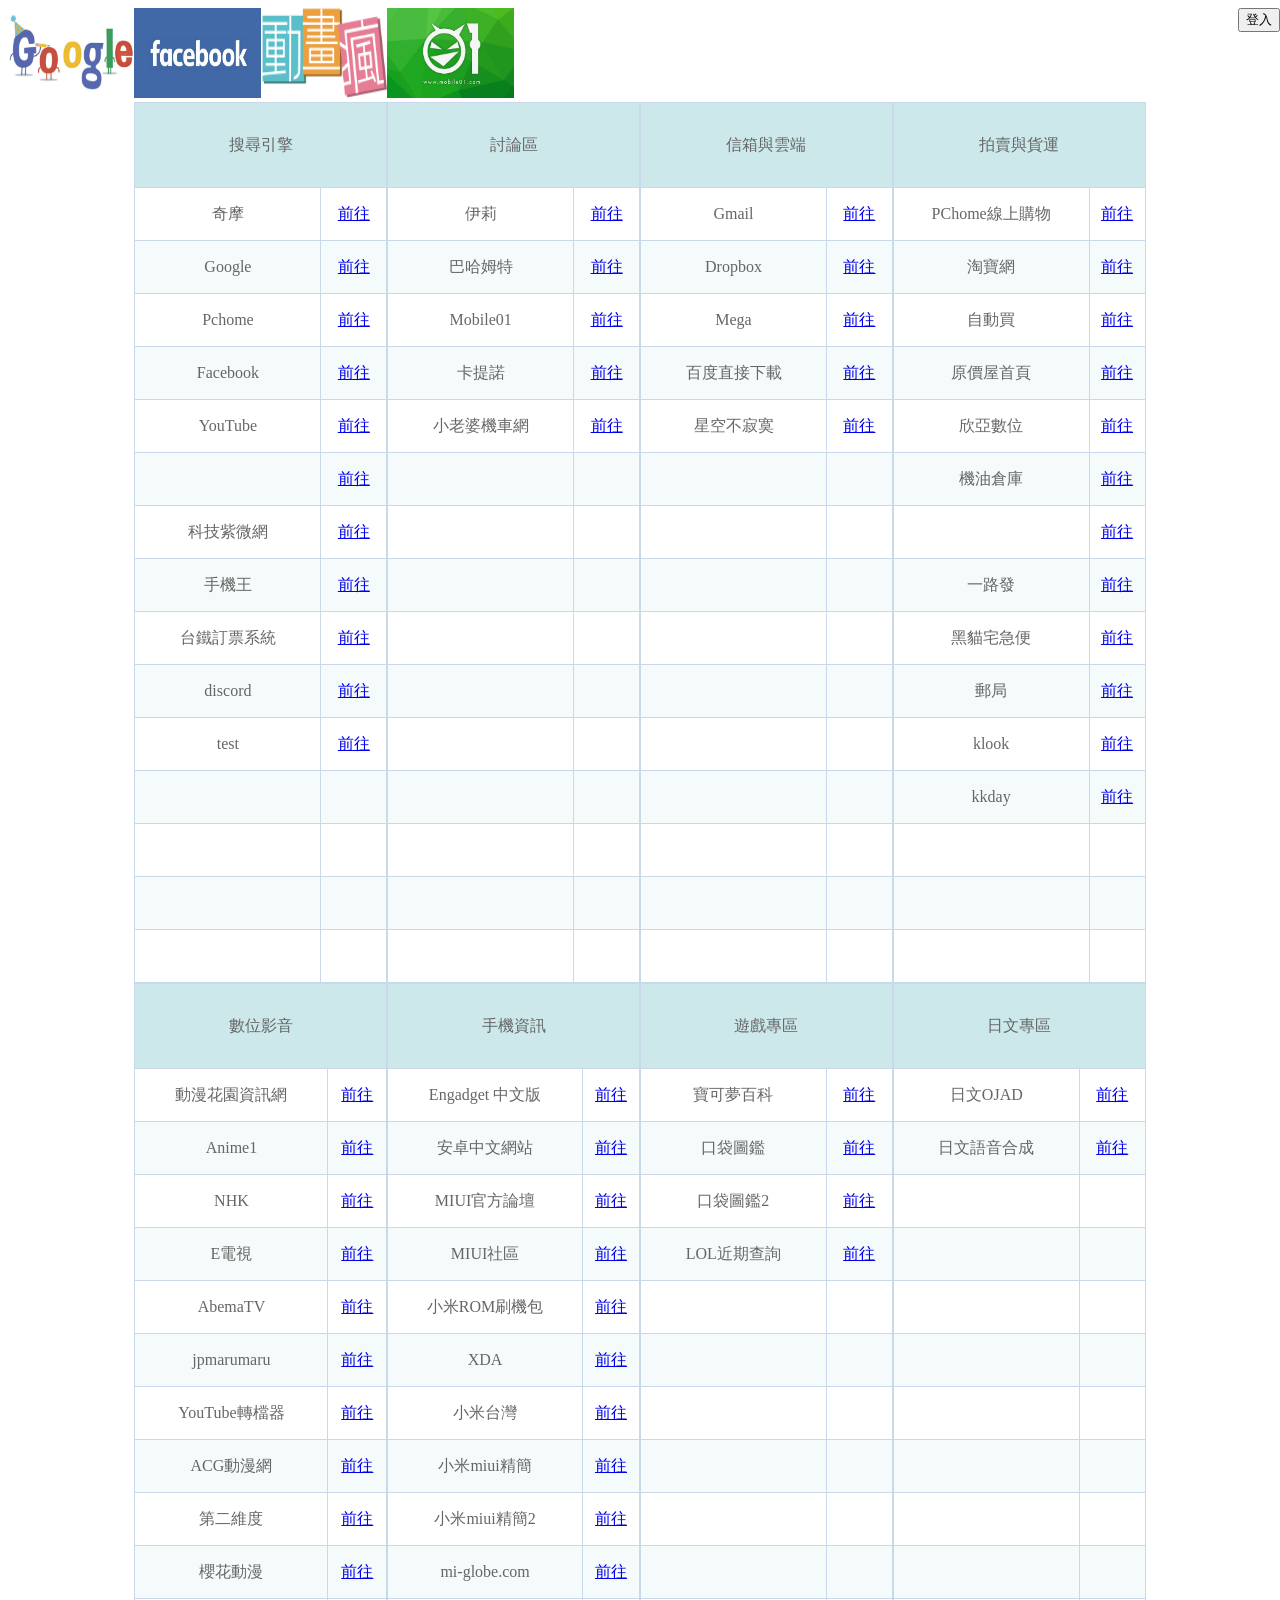
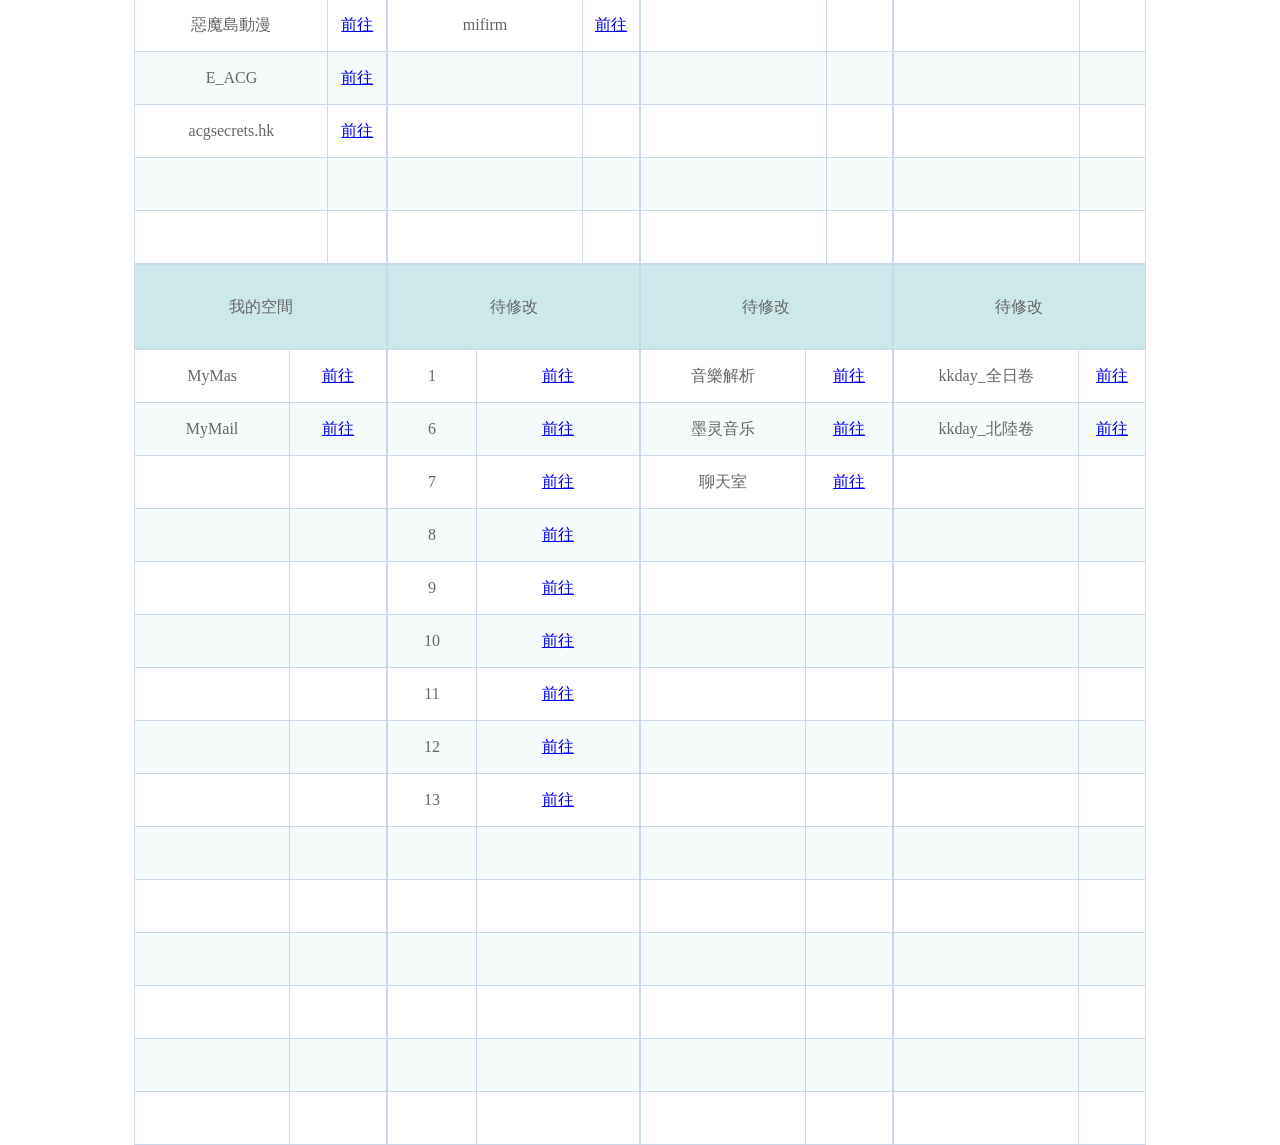
==== commit 28b04e31: "Add Login Btn" ====
--- a/index.html
+++ b/index.html
@@ -5,6 +5,17 @@
 	
 	<meta name="viewport" content="width=device-width, initial-scale=1">
 	<meta name="context-path" content="/Home/">
+	<script src="js/parpar.js"></script>
+	<link rel=stylesheet type="text/css" href="css/index.css">
+	<script>
+		window.addEventListener('load', (event) => {
+			let loginBtn = document.getElementById('loginBtn');
+			loginBtn.addEventListener('click',function(e){
+				addParPar('hiddenBar');
+			});
+			//addParPar('hiddenBar');
+		});
+	</script>
 	<script>
         var url = 'http://kurain.myds.me:18080/HomePage/home/getDatas';
         fetch(url).then((respons) => {
@@ -80,7 +91,7 @@
 			return newElement;
 		}
 
-
+		
 
     </script>
 </head>
@@ -106,6 +117,9 @@
 				<img class="footImg" src="./images/mobile01-facebook.jpg">
 			</a>
 		</div>
+		<div>
+			<button id="loginBtn" >登入</button>
+		</div>
 	</div>
 	<div id="footBar" name="footBar" class="footBar" align="center">
 		<div id="footBar0" name="footBar0">
@@ -1972,27 +1986,9 @@
 			</div>
 		</div>
 		<div id="footBar3" name="footBar3">
-			
-			
-			
-			
-			
-			
-			
-			
-			
-			
-			
-			
 		</div>
-		
-		
-		
-		
-		
-		
-		
-		
+		<div id="hiddenBar" name="hiddenBar">
+		</div>
 	</div>
 
 <style>
@@ -2050,4 +2046,5 @@
 
 	
 		
-</body></html>+</body>
+</html>
--- a/css/index.css
+++ b/css/index.css
@@ -0,0 +1,11 @@
+#loginBtn {
+	position: absolute;
+	right: 0px;
+}
+
+#closeImg {
+    position: absolute;
+    top: 0px;
+    right: 0px;
+    width : 25px;
+}
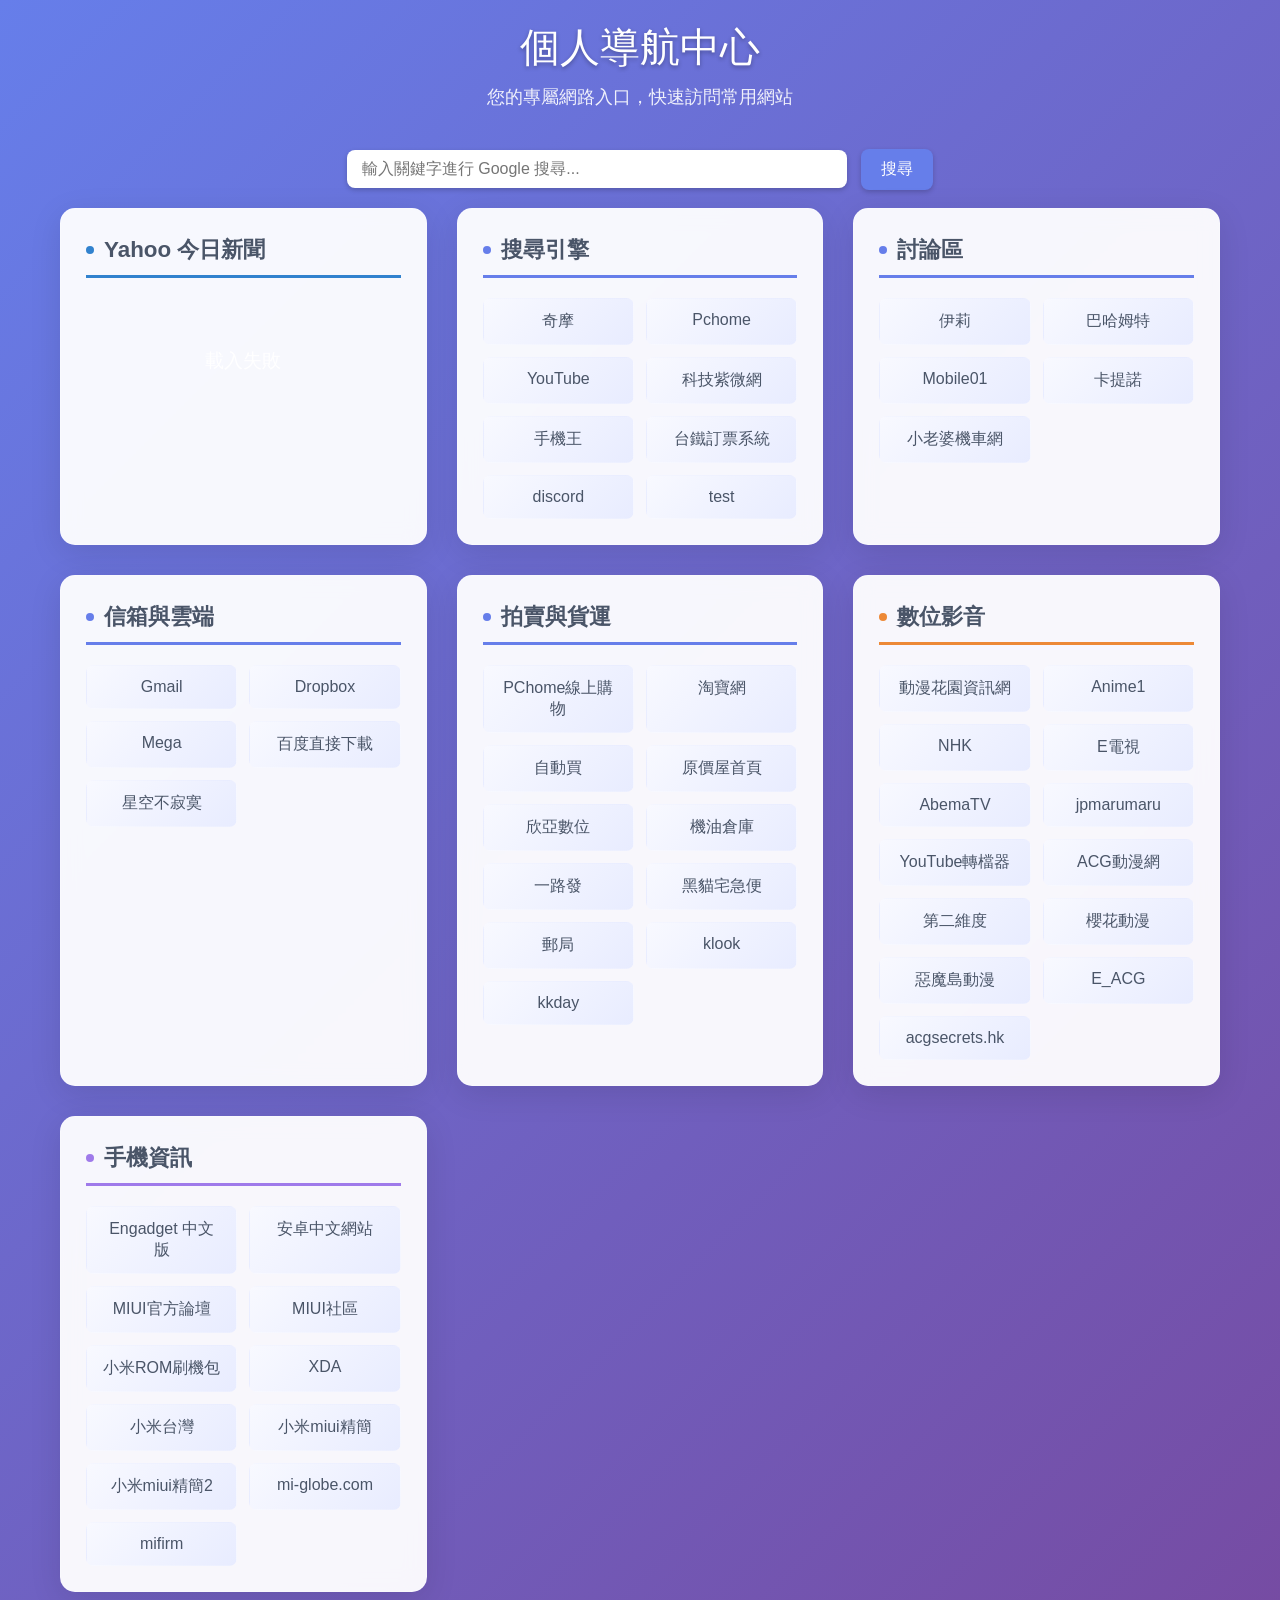
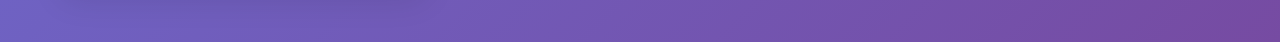
==== commit a859515f: "更新" ====
--- a/index.html
+++ b/index.html
@@ -1,2050 +1,626 @@
 <!DOCTYPE html>
-
-<html lang="zh"><head><meta http-equiv="Content-Type" content="text/html; charset=UTF-8">
-	<title>KurainHome</title>
-	
-	<meta name="viewport" content="width=device-width, initial-scale=1">
-	<meta name="context-path" content="/Home/">
-	<script src="js/parpar.js"></script>
-	<link rel=stylesheet type="text/css" href="css/index.css">
-	<script>
-		window.addEventListener('load', (event) => {
-			let loginBtn = document.getElementById('loginBtn');
-			loginBtn.addEventListener('click',function(e){
-				addParPar('hiddenBar');
-			});
-			//addParPar('hiddenBar');
-		});
-	</script>
-	<script>
-        var url = 'http://kurain.myds.me:18080/HomePage/home/getDatas';
-        fetch(url).then((respons) => {
-        return respons.json();
-        }).then((data) => {
-            if(data.result == 'OK'){
-				//console.log(data.data.queryData);
-				let queryDatas = data.data.queryData;
-				queryDatas.forEach(queryData => {
-					//queryData.tableName
-					console.log(queryData);
-					reloadThisElement(queryData);
-				});
-            }            
-        }).catch((error) => {
-            console.log(error);
-        });
-
-		function reloadThisElement(queryData){
-			try {
-				let tableNo = queryData.tableNo;
-				console.log('重製 ' + tableNo + 'start ');
-				var thead_0 = document.getElementById('thead_' + tableNo);
-				var tbody_0 = document.getElementById('tbody_' + tableNo);
-
-				removeAllChildNodes(thead_0);				
-
-				var thead_0_tr	= addElement(thead_0	,'tr');
-				var thead_0_td	= addElement(thead_0_tr	,'td');
-				var thead_0_p	= addElement(thead_0_td	,'p');
-
-				thead_0_td.colSpan	= "2";
-				thead_0_p.innerHTML = queryData.tableName;	
-				console.log('重製 ' + tableNo + 'end ');
-
-				let urlBeans = queryData.urlBeans;
-				removeAllChildNodes(tbody_0);
-
-				urlBeans.forEach(urlBean => {
-					reloadThisElementUrl(tbody_0,urlBean);
-				});
-
-			}catch (e) {}
-		}
-
-		function reloadThisElementUrl(tbody_0,urlBean){
-			var tbody_0_tr	= addElement(tbody_0	,'tr');
-			var thead_0_td	= addElement(tbody_0_tr	,'td');
-			var thead_1_td	= addElement(tbody_0_tr	,'td');
-
-			var div_0		= addElement(thead_0_td	,'div');
-			var div_1		= addElement(thead_1_td	,'div');
-
-			var a_1			= addElement(div_1		,'a');
-
-			div_1.setAttribute('align','center');
-
-			a_1.setAttribute('href',urlBean.tableUrlAddress);
-			a_1.innerHTML	= '前往';
-			div_0.innerHTML	= urlBean.tableUrlName;
-		}
-
-
-		function removeAllChildNodes(parent) {
-			while (parent.firstChild) {
-				parent.removeChild(parent.firstChild);
-			}
-		}
-
-		function addElement(appendDom,appendElementName){
-			let newElement = document.createElement(appendElementName);
-			appendDom.append(newElement);
-			return newElement;
-		}
-
-		
-
-    </script>
+<html lang="zh-TW">
+<head>
+    <meta charset="UTF-8">
+    <meta name="viewport" content="width=device-width, initial-scale=1.0">
+    <title>我的首頁 - 個人導航中心</title>
+    <style>
+        * {
+            margin: 0;
+            padding: 0;
+            box-sizing: border-box;
+        }
+
+        body {
+            font-family: 'Segoe UI', Tahoma, Geneva, Verdana, sans-serif;
+            background: linear-gradient(135deg, #667eea 0%, #764ba2 100%);
+            min-height: 100vh;
+            color: #333;
+        }
+
+        .container {
+            max-width: 1200px;
+            margin: 0 auto;
+            padding: 20px;
+        }
+
+        .header {
+            text-align: center;
+            margin-bottom: 40px;
+            color: white;
+        }
+
+        .header h1 {
+            font-size: 2.5rem;
+            font-weight: 300;
+            margin-bottom: 10px;
+            text-shadow: 0 2px 4px rgba(0,0,0,0.3);
+        }
+
+        .header p {
+            font-size: 1.1rem;
+            opacity: 0.9;
+        }
+
+        .category-grid {
+            display: grid;
+            grid-template-columns: repeat(auto-fit, minmax(350px, 1fr));
+            gap: 30px;
+            margin-bottom: 30px;
+        }
+
+        .category-card {
+            background: rgba(255, 255, 255, 0.95);
+            border-radius: 15px;
+            padding: 25px;
+            box-shadow: 0 8px 32px rgba(0,0,0,0.1);
+            backdrop-filter: blur(10px);
+            border: 1px solid rgba(255,255,255,0.2);
+            transition: transform 0.3s ease, box-shadow 0.3s ease;
+        }
+
+        .category-card:hover {
+            transform: translateY(-5px);
+            box-shadow: 0 15px 40px rgba(0,0,0,0.15);
+        }
+
+        .category-title {
+            font-size: 1.4rem;
+            font-weight: 600;
+            margin-bottom: 20px;
+            color: #4a5568;
+            border-bottom: 3px solid #667eea;
+            padding-bottom: 10px;
+            display: flex;
+            align-items: center;
+        }
+
+        .category-title::before {
+            content: '';
+            width: 8px;
+            height: 8px;
+            background: #667eea;
+            border-radius: 50%;
+            margin-right: 10px;
+        }
+
+        .links-grid {
+            display: grid;
+            grid-template-columns: repeat(auto-fit, minmax(140px, 1fr));
+            gap: 12px;
+        }
+
+        .link-item {
+            display: block;
+            padding: 12px 16px;
+            background: linear-gradient(135deg, #f8f9ff 0%, #e8ecff 100%);
+            border-radius: 8px;
+            text-decoration: none;
+            color: #4a5568;
+            font-weight: 500;
+            text-align: center;
+            transition: all 0.3s ease;
+            border: 1px solid transparent;
+        }
+
+        .link-item:hover {
+            background: linear-gradient(135deg, #667eea 0%, #764ba2 100%);
+            color: white;
+            transform: scale(1.05);
+            border-color: rgba(255,255,255,0.3);
+        }
+
+        /* 不同分類的顏色主題 */
+        .search .category-title {
+            border-bottom-color: #667eea;
+        }
+        .search .category-title::before {
+            background: #667eea;
+        }
+
+        .media .category-title {
+            border-bottom-color: #ed8936;
+        }
+        .media .category-title::before {
+            background: #ed8936;
+        }
+        .media .link-item:hover {
+            background: linear-gradient(135deg, #ed8936 0%, #dd6b20 100%);
+        }
+
+        .tech .category-title {
+            border-bottom-color: #9f7aea;
+        }
+        .tech .category-title::before {
+            background: #9f7aea;
+        }
+        .tech .link-item:hover {
+            background: linear-gradient(135deg, #9f7aea 0%, #805ad5 100%);
+        }
+
+        .loading {
+            text-align: center;
+            color: white;
+            font-size: 1.2rem;
+            margin: 50px 0;
+        }
+
+        @media (max-width: 768px) {
+            .container {
+                padding: 15px;
+            }
+
+            .header h1 {
+                font-size: 2rem;
+            }
+
+            .category-grid {
+                grid-template-columns: 1fr;
+                gap: 20px;
+            }
+
+            .links-grid {
+                grid-template-columns: repeat(auto-fit, minmax(120px, 1fr));
+                gap: 10px;
+            }
+        }
+
+        .google-search {
+            margin-top: 20px;
+            text-align: center;
+        }
+
+        .google-search input {
+            width: 60%;
+            max-width: 500px;
+            padding: 10px 15px;
+            font-size: 1rem;
+            border: none;
+            border-radius: 8px;
+            box-shadow: 0 2px 5px rgba(0,0,0,0.2);
+            margin-right: 10px;
+        }
+
+        .google-search button {
+            padding: 10px 20px;
+            font-size: 1rem;
+            background-color: #667eea;
+            color: white;
+            border: none;
+            border-radius: 8px;
+            cursor: pointer;
+            box-shadow: 0 2px 5px rgba(0,0,0,0.2);
+            transition: background-color 0.3s ease;
+        }
+
+        .google-search button:hover {
+            background-color: #5a67d8;
+        }
+
+    </style>
+    <style>
+        .news .category-title {
+            border-bottom-color: #3182ce;
+        }
+        .news .category-title::before {
+            background: #3182ce;
+        }
+
+        .news-item {
+            display: block;
+            background: linear-gradient(135deg, #f0f4ff 0%, #e2ecff 100%);
+            border-radius: 8px;
+            padding: 10px;
+            color: #2d3748;
+            text-decoration: none;
+            border: 1px solid #cbd5e0;
+            transition: all 0.3s ease;
+        }
+
+        .news-item:hover {
+            background: linear-gradient(135deg, #3182ce 0%, #63b3ed 100%);
+            color: white;
+            transform: scale(1.03);
+            border-color: transparent;
+        }
+
+        .news-title {
+            font-size: 0.95rem;
+            font-weight: 600;
+            margin-bottom: 5px;
+        }
+
+        .news-thumb {
+            width: 100%;
+            height: 120px;
+            object-fit: cover;
+            border-radius: 6px;
+            margin-bottom: 8px;
+        }
+    </style>
 </head>
 <body>
-	<div id="titleBar" name="titleBar" class="titleBar">
-		<div class="titleDiv">		
-			<a href="https://www.google.com.tw/">
-				<img class="footImg" src="./images/Google.jpg">
-			</a>
-		</div>
-		<div class="titleDiv">	
-			<a href="https://www.facebook.com/?ref=logo">
-				<img class="footImg" src="./images/FaceBook.jpg">
-			</a>
-		</div>
-		<div class="titleDiv">	
-			<a href="https://ani.gamer.com.tw/">
-				<img class="footImg" src="./images/crazy_logo.png">
-			</a>
-		</div>
-		<div class="titleDiv">	
-			<a href="https://www.mobile01.com/forum.php">
-				<img class="footImg" src="./images/mobile01-facebook.jpg">
-			</a>
-		</div>
-		<div>
-			<button id="loginBtn" >登入</button>
-		</div>
-	</div>
-	<div id="footBar" name="footBar" class="footBar" align="center">
-		<div id="footBar0" name="footBar0">
-			<div id="tableDiv0" name="tableDiv0" class="tableDiv">
-				<table>
-					<thead id="thead_1">
-						<tr>
-							<td colspan="2">
-								<p>搜尋引擎</p>
-							</td>
-						</tr>
-				    </thead>
-				    <tbody id="tbody_1">
-				    	<tr>
-				    		<td>
-				    			<div>奇摩</div>
-				    		</td>
-				    		<td>
-						    	<div align="center">
-						    		<a href="http://tw.yahoo.com/" onclick="javascirpt:fn(this)">前往</a>
-						    	</div>
-							</td>
-				    	</tr>
-				    	<tr>
-				    		<td>
-				    			<div>Google</div>
-				    		</td>
-				    		<td>
-						    	<div align="center">
-						    		<a href="https://www.google.com/" onclick="javascirpt:fn(this)">前往</a>
-						    	</div>
-							</td>
-				    	</tr>
-				    	<tr>
-				    		<td>
-				    			<div>Pchome</div>
-				    		</td>
-				    		<td>
-						    	<div align="center">
-						    		<a href="http://www.pchome.com.tw/" onclick="javascirpt:fn(this)">前往</a>
-						    	</div>
-							</td>
-				    	</tr>
-				    	<tr>
-				    		<td>
-				    			<div>Facebook</div>
-				    		</td>
-				    		<td>
-						    	<div align="center">
-						    		<a href="http://www.facebook.com/" onclick="javascirpt:fn(this)">前往</a>
-						    	</div>
-							</td>
-				    	</tr>
-				    	<tr>
-				    		<td>
-				    			<div>YouTube</div>
-				    		</td>
-				    		<td>
-						    	<div align="center">
-						    		<a href="http://www.youtube.com/?gl=TW&amp;hl=zh-TW" onclick="javascirpt:fn(this)">前往</a>
-						    	</div>
-							</td>
-				    	</tr>
-				    	<tr>
-				    		<td>
-				    			<div></div>
-				    		</td>
-				    		<td>
-						    	<div align="center">
-						    		<a href="http://kurain6.myds.me:8080/Home/" onclick="javascirpt:fn(this)">前往</a>
-						    	</div>
-							</td>
-				    	</tr>
-				    	<tr>
-				    		<td>
-				    			<div>科技紫微網</div>
-				    		</td>
-				    		<td>
-						    	<div align="center">
-						    		<a href="http://astro.click108.com.tw/" onclick="javascirpt:fn(this)">前往</a>
-						    	</div>
-							</td>
-				    	</tr>
-				    	<tr>
-				    		<td>
-				    			<div>手機王</div>
-				    		</td>
-				    		<td>
-						    	<div align="center">
-						    		<a href="https://www.sogi.com.tw/" onclick="javascirpt:fn(this)">前往</a>
-						    	</div>
-							</td>
-				    	</tr>
-				    	<tr>
-				    		<td>
-				    			<div>台鐵訂票系統</div>
-				    		</td>
-				    		<td>
-						    	<div align="center">
-						    		<a href="https://tip.railway.gov.tw/tra-tip-web/tip" onclick="javascirpt:fn(this)">前往</a>
-						    	</div>
-							</td>
-				    	</tr>
-				    	<tr>
-				    		<td>
-				    			<div>discord</div>
-				    		</td>
-				    		<td>
-						    	<div align="center">
-						    		<a href="https://discord.com/channels/@me" onclick="javascirpt:fn(this)">前往</a>
-						    	</div>
-							</td>
-				    	</tr>
-				    	<tr>
-				    		<td>
-				    			<div>test</div>
-				    		</td>
-				    		<td>
-						    	<div align="center">
-						    		<a href="http://kurain6.myds.me:8080/Home/google.com.tw" onclick="javascirpt:fn(this)">前往</a>
-						    	</div>
-							</td>
-				    	</tr>
-				    	<tr id="nullTr0">
-				    		<td>
-				    			<div align="center"></div>
-				    		</td>
-				    		<td>
-				    			<div id="nullDiv0" style="visibility:hidden;">暫無</div>
-				    		</td>
-				    	</tr>
-				    	<tr id="nullTr1">
-				    		<td>
-				    			<div align="center"></div>
-				    		</td>
-				    		<td>
-				    			<div id="nullDiv1" style="visibility:hidden;">暫無</div>
-				    		</td>
-				    	</tr>
-				    	<tr id="nullTr2">
-				    		<td>
-				    			<div align="center"></div>
-				    		</td>
-				    		<td>
-				    			<div id="nullDiv2" style="visibility:hidden;">暫無</div>
-				    		</td>
-				    	</tr>
-				    	<tr id="nullTr3">
-				    		<td>
-				    			<div align="center"></div>
-				    		</td>
-				    		<td>
-				    			<div id="nullDiv3" style="visibility:hidden;">暫無</div>
-				    		</td>
-				    	</tr>
-				    	
-				    	
-				    	
-				    	
-				    	
-				    	
-				    	
-				    	
-				    	
-				    	
-				    	
-				    </tbody>
-				</table>
-			</div>
-			<div id="tableDiv1" name="tableDiv1" class="tableDiv">
-				<table>
-					<thead id="thead_2">
-						<tr>
-							<td colspan="2">
-								<p>討論區</p>
-							</td>
-						</tr>
-				    </thead>
-				    <tbody id="tbody_2">
-				    	<tr>
-				    		<td>
-				    			<div>伊莉</div>
-				    		</td>
-				    		<td>
-						    	<div align="center">
-						    		<a href="http://www07.eyny.com/index.php" onclick="javascirpt:fn(this)">前往</a>
-						    	</div>
-							</td>
-				    	</tr>
-				    	<tr>
-				    		<td>
-				    			<div>巴哈姆特</div>
-				    		</td>
-				    		<td>
-						    	<div align="center">
-						    		<a href="http://www.gamer.com.tw/" onclick="javascirpt:fn(this)">前往</a>
-						    	</div>
-							</td>
-				    	</tr>
-				    	<tr>
-				    		<td>
-				    			<div>Mobile01</div>
-				    		</td>
-				    		<td>
-						    	<div align="center">
-						    		<a href="http://www.mobile01.com/forum.php" onclick="javascirpt:fn(this)">前往</a>
-						    	</div>
-							</td>
-				    	</tr>
-				    	<tr>
-				    		<td>
-				    			<div>卡提諾</div>
-				    		</td>
-				    		<td>
-						    	<div align="center">
-						    		<a href="http://ck101.com/index.php" onclick="javascirpt:fn(this)">前往</a>
-						    	</div>
-							</td>
-				    	</tr>
-				    	<tr>
-				    		<td>
-				    			<div>小老婆機車網</div>
-				    		</td>
-				    		<td>
-						    	<div align="center">
-						    		<a href="http://forum.jorsindo.com/" onclick="javascirpt:fn(this)">前往</a>
-						    	</div>
-							</td>
-				    	</tr>
-				    	<tr id="nullTr0">
-				    		<td>
-				    			<div align="center"></div>
-				    		</td>
-				    		<td>
-				    			<div id="nullDiv0" style="visibility:hidden;">暫無</div>
-				    		</td>
-				    	</tr>
-				    	<tr id="nullTr1">
-				    		<td>
-				    			<div align="center"></div>
-				    		</td>
-				    		<td>
-				    			<div id="nullDiv1" style="visibility:hidden;">暫無</div>
-				    		</td>
-				    	</tr>
-				    	<tr id="nullTr2">
-				    		<td>
-				    			<div align="center"></div>
-				    		</td>
-				    		<td>
-				    			<div id="nullDiv2" style="visibility:hidden;">暫無</div>
-				    		</td>
-				    	</tr>
-				    	<tr id="nullTr3">
-				    		<td>
-				    			<div align="center"></div>
-				    		</td>
-				    		<td>
-				    			<div id="nullDiv3" style="visibility:hidden;">暫無</div>
-				    		</td>
-				    	</tr>
-				    	<tr id="nullTr4">
-				    		<td>
-				    			<div align="center"></div>
-				    		</td>
-				    		<td>
-				    			<div id="nullDiv4" style="visibility:hidden;">暫無</div>
-				    		</td>
-				    	</tr>
-				    	<tr id="nullTr5">
-				    		<td>
-				    			<div align="center"></div>
-				    		</td>
-				    		<td>
-				    			<div id="nullDiv5" style="visibility:hidden;">暫無</div>
-				    		</td>
-				    	</tr>
-				    	<tr id="nullTr6">
-				    		<td>
-				    			<div align="center"></div>
-				    		</td>
-				    		<td>
-				    			<div id="nullDiv6" style="visibility:hidden;">暫無</div>
-				    		</td>
-				    	</tr>
-				    	<tr id="nullTr7">
-				    		<td>
-				    			<div align="center"></div>
-				    		</td>
-				    		<td>
-				    			<div id="nullDiv7" style="visibility:hidden;">暫無</div>
-				    		</td>
-				    	</tr>
-				    	<tr id="nullTr8">
-				    		<td>
-				    			<div align="center"></div>
-				    		</td>
-				    		<td>
-				    			<div id="nullDiv8" style="visibility:hidden;">暫無</div>
-				    		</td>
-				    	</tr>
-				    	<tr id="nullTr9">
-				    		<td>
-				    			<div align="center"></div>
-				    		</td>
-				    		<td>
-				    			<div id="nullDiv9" style="visibility:hidden;">暫無</div>
-				    		</td>
-				    	</tr>
-				    	
-				    	
-				    	
-				    	
-				    	
-				    </tbody>
-				</table>
-			</div>
-			<div id="tableDiv2" name="tableDiv2" class="tableDiv">
-				<table>
-					<thead id="thead_3">
-						<tr>
-							<td colspan="2">
-								<p>信箱與雲端</p>
-							</td>
-						</tr>
-				    </thead>
-				    <tbody id="tbody_3">
-				    	<tr>
-				    		<td>
-				    			<div>Gmail</div>
-				    		</td>
-				    		<td>
-						    	<div align="center">
-						    		<a href="https://mail.google.com/mail/u/0/#inbox" onclick="javascirpt:fn(this)">前往</a>
-						    	</div>
-							</td>
-				    	</tr>
-				    	<tr>
-				    		<td>
-				    			<div>Dropbox</div>
-				    		</td>
-				    		<td>
-						    	<div align="center">
-						    		<a href="https://www.dropbox.com/h" onclick="javascirpt:fn(this)">前往</a>
-						    	</div>
-							</td>
-				    	</tr>
-				    	<tr>
-				    		<td>
-				    			<div>Mega</div>
-				    		</td>
-				    		<td>
-						    	<div align="center">
-						    		<a href="https://mega.nz/" onclick="javascirpt:fn(this)">前往</a>
-						    	</div>
-							</td>
-				    	</tr>
-				    	<tr>
-				    		<td>
-				    			<div>百度直接下載</div>
-				    		</td>
-				    		<td>
-						    	<div align="center">
-						    		<a href="https://www.baiduyun.wiki/" onclick="javascirpt:fn(this)">前往</a>
-						    	</div>
-							</td>
-				    	</tr>
-				    	<tr>
-				    		<td>
-				    			<div>星空不寂寞</div>
-				    		</td>
-				    		<td>
-						    	<div align="center">
-						    		<a href="http://www.xingkbjm.com/" onclick="javascirpt:fn(this)">前往</a>
-						    	</div>
-							</td>
-				    	</tr>
-				    	<tr id="nullTr0">
-				    		<td>
-				    			<div align="center"></div>
-				    		</td>
-				    		<td>
-				    			<div id="nullDiv0" style="visibility:hidden;">暫無</div>
-				    		</td>
-				    	</tr>
-				    	<tr id="nullTr1">
-				    		<td>
-				    			<div align="center"></div>
-				    		</td>
-				    		<td>
-				    			<div id="nullDiv1" style="visibility:hidden;">暫無</div>
-				    		</td>
-				    	</tr>
-				    	<tr id="nullTr2">
-				    		<td>
-				    			<div align="center"></div>
-				    		</td>
-				    		<td>
-				    			<div id="nullDiv2" style="visibility:hidden;">暫無</div>
-				    		</td>
-				    	</tr>
-				    	<tr id="nullTr3">
-				    		<td>
-				    			<div align="center"></div>
-				    		</td>
-				    		<td>
-				    			<div id="nullDiv3" style="visibility:hidden;">暫無</div>
-				    		</td>
-				    	</tr>
-				    	<tr id="nullTr4">
-				    		<td>
-				    			<div align="center"></div>
-				    		</td>
-				    		<td>
-				    			<div id="nullDiv4" style="visibility:hidden;">暫無</div>
-				    		</td>
-				    	</tr>
-				    	<tr id="nullTr5">
-				    		<td>
-				    			<div align="center"></div>
-				    		</td>
-				    		<td>
-				    			<div id="nullDiv5" style="visibility:hidden;">暫無</div>
-				    		</td>
-				    	</tr>
-				    	<tr id="nullTr6">
-				    		<td>
-				    			<div align="center"></div>
-				    		</td>
-				    		<td>
-				    			<div id="nullDiv6" style="visibility:hidden;">暫無</div>
-				    		</td>
-				    	</tr>
-				    	<tr id="nullTr7">
-				    		<td>
-				    			<div align="center"></div>
-				    		</td>
-				    		<td>
-				    			<div id="nullDiv7" style="visibility:hidden;">暫無</div>
-				    		</td>
-				    	</tr>
-				    	<tr id="nullTr8">
-				    		<td>
-				    			<div align="center"></div>
-				    		</td>
-				    		<td>
-				    			<div id="nullDiv8" style="visibility:hidden;">暫無</div>
-				    		</td>
-				    	</tr>
-				    	<tr id="nullTr9">
-				    		<td>
-				    			<div align="center"></div>
-				    		</td>
-				    		<td>
-				    			<div id="nullDiv9" style="visibility:hidden;">暫無</div>
-				    		</td>
-				    	</tr>
-				    	
-				    	
-				    	
-				    	
-				    	
-				    </tbody>
-				</table>
-			</div>
-			<div id="tableDiv3" name="tableDiv3" class="tableDiv">
-				<table>
-					<thead id="thead_4">
-						<tr>
-							<td colspan="2">
-								<p>拍賣與貨運</p>
-							</td>
-						</tr>
-				    </thead>
-				    <tbody id="tbody_4">
-				    	<tr>
-				    		<td>
-				    			<div>PChome線上購物</div>
-				    		</td>
-				    		<td>
-						    	<div align="center">
-						    		<a href="http://shopping.pchome.com.tw/" onclick="javascirpt:fn(this)">前往</a>
-						    	</div>
-							</td>
-				    	</tr>
-				    	<tr>
-				    		<td>
-				    			<div>淘寶網</div>
-				    		</td>
-				    		<td>
-						    	<div align="center">
-						    		<a href="https://world.taobao.com/" onclick="javascirpt:fn(this)">前往</a>
-						    	</div>
-							</td>
-				    	</tr>
-				    	<tr>
-				    		<td>
-				    			<div>自動買</div>
-				    		</td>
-				    		<td>
-						    	<div align="center">
-						    		<a href="https://www.autobuy.tw/" onclick="javascirpt:fn(this)">前往</a>
-						    	</div>
-							</td>
-				    	</tr>
-				    	<tr>
-				    		<td>
-				    			<div>原價屋首頁</div>
-				    		</td>
-				    		<td>
-						    	<div align="center">
-						    		<a href="http://www.coolpc.com.tw/" onclick="javascirpt:fn(this)">前往</a>
-						    	</div>
-							</td>
-				    	</tr>
-				    	<tr>
-				    		<td>
-				    			<div>欣亞數位</div>
-				    		</td>
-				    		<td>
-						    	<div align="center">
-						    		<a href="https://www.sinya.com.tw/diy/" onclick="javascirpt:fn(this)">前往</a>
-						    	</div>
-							</td>
-				    	</tr>
-				    	<tr>
-				    		<td>
-				    			<div>機油倉庫</div>
-				    		</td>
-				    		<td>
-						    	<div align="center">
-						    		<a href="https://www.oilwarehouse.com.tw/" onclick="javascirpt:fn(this)">前往</a>
-						    	</div>
-							</td>
-				    	</tr>
-				    	<tr>
-				    		<td>
-				    			<div></div>
-				    		</td>
-				    		<td>
-						    	<div align="center">
-						    		<a href="http://kurain6.myds.me:8080/Home/" onclick="javascirpt:fn(this)">前往</a>
-						    	</div>
-							</td>
-				    	</tr>
-				    	<tr>
-				    		<td>
-				    			<div>一路發</div>
-				    		</td>
-				    		<td>
-						    	<div align="center">
-						    		<a href="https://www.elf.com.tw/" onclick="javascirpt:fn(this)">前往</a>
-						    	</div>
-							</td>
-				    	</tr>
-				    	<tr>
-				    		<td>
-				    			<div>黑貓宅急便</div>
-				    		</td>
-				    		<td>
-						    	<div align="center">
-						    		<a href="http://www.t-cat.com.tw/" onclick="javascirpt:fn(this)">前往</a>
-						    	</div>
-							</td>
-				    	</tr>
-				    	<tr>
-				    		<td>
-				    			<div>郵局</div>
-				    		</td>
-				    		<td>
-						    	<div align="center">
-						    		<a href="http://postserv.post.gov.tw/webpost/CSController?cmd=POS4001_1&amp;_MENU_ID=189&amp;_SYS_ID=D&amp;_ACTIVE_ID=190" onclick="javascirpt:fn(this)">前往</a>
-						    	</div>
-							</td>
-				    	</tr>
-				    	<tr>
-				    		<td>
-				    			<div>klook</div>
-				    		</td>
-				    		<td>
-						    	<div align="center">
-						    		<a href="https://www.klook.com/zh-TW/" onclick="javascirpt:fn(this)">前往</a>
-						    	</div>
-							</td>
-				    	</tr>
-				    	<tr>
-				    		<td>
-				    			<div>kkday</div>
-				    		</td>
-				    		<td>
-						    	<div align="center">
-						    		<a href="https://www.kkday.com/zh-tw/" onclick="javascirpt:fn(this)">前往</a>
-						    	</div>
-							</td>
-				    	</tr>
-				    	<tr id="nullTr0">
-				    		<td>
-				    			<div align="center"></div>
-				    		</td>
-				    		<td>
-				    			<div id="nullDiv0" style="visibility:hidden;">暫無</div>
-				    		</td>
-				    	</tr>
-				    	<tr id="nullTr1">
-				    		<td>
-				    			<div align="center"></div>
-				    		</td>
-				    		<td>
-				    			<div id="nullDiv1" style="visibility:hidden;">暫無</div>
-				    		</td>
-				    	</tr>
-				    	<tr id="nullTr2">
-				    		<td>
-				    			<div align="center"></div>
-				    		</td>
-				    		<td>
-				    			<div id="nullDiv2" style="visibility:hidden;">暫無</div>
-				    		</td>
-				    	</tr>
-				    	
-				    	
-				    	
-				    	
-				    	
-				    	
-				    	
-				    	
-				    	
-				    	
-				    	
-				    	
-				    </tbody>
-				</table>
-			</div>
-			
-			
-			
-			
-			
-			
-			
-			
-		</div>
-		<div id="footBar1" name="footBar1">
-			
-			
-			
-			
-			<div id="tableDiv4" name="tableDiv4" class="tableDiv">
-				<table>
-					<thead id="thead_5">
-						<tr>
-							<td colspan="2">
-								<p>數位影音</p>
-							</td>
-						</tr>
-				    </thead>
-				    <tbody id="tbody_5">
-				    	<tr>
-				    		<td>
-				    			<div>動漫花園資訊網</div>
-				    		</td>
-				    		<td>
-						    	<div align="center">
-						    		<a href="http://share.dmhy.org/" onclick="javascirpt:fn(this)">前往</a>
-						    	</div>
-							</td>
-				    	</tr>
-				    	<tr>
-				    		<td>
-				    			<div>Anime1</div>
-				    		</td>
-				    		<td>
-						    	<div align="center">
-						    		<a href="https://anime1.me/" onclick="javascirpt:fn(this)">前往</a>
-						    	</div>
-							</td>
-				    	</tr>
-				    	<tr>
-				    		<td>
-				    			<div>NHK</div>
-				    		</td>
-				    		<td>
-						    	<div align="center">
-						    		<a href="http://tv.itver.cc/nhk-general-tv/" onclick="javascirpt:fn(this)">前往</a>
-						    	</div>
-							</td>
-				    	</tr>
-				    	<tr>
-				    		<td>
-				    			<div>E電視</div>
-				    		</td>
-				    		<td>
-						    	<div align="center">
-						    		<a href="http://tv.itver.cc/nexttv/" onclick="javascirpt:fn(this)">前往</a>
-						    	</div>
-							</td>
-				    	</tr>
-				    	<tr>
-				    		<td>
-				    			<div>AbemaTV</div>
-				    		</td>
-				    		<td>
-						    	<div align="center">
-						    		<a href="https://abema.tv/" onclick="javascirpt:fn(this)">前往</a>
-						    	</div>
-							</td>
-				    	</tr>
-				    	<tr>
-				    		<td>
-				    			<div>jpmarumaru</div>
-				    		</td>
-				    		<td>
-						    	<div align="center">
-						    		<a href="https://www.jpmarumaru.com/tw/index.asp" onclick="javascirpt:fn(this)">前往</a>
-						    	</div>
-							</td>
-				    	</tr>
-				    	<tr>
-				    		<td>
-				    			<div>YouTube轉檔器</div>
-				    		</td>
-				    		<td>
-						    	<div align="center">
-						    		<a href="http://tubget.com/cn/" onclick="javascirpt:fn(this)">前往</a>
-						    	</div>
-							</td>
-				    	</tr>
-				    	<tr>
-				    		<td>
-				    			<div>ACG動漫網</div>
-				    		</td>
-				    		<td>
-						    	<div align="center">
-						    		<a href="https://www.agefans.tv/" onclick="javascirpt:fn(this)">前往</a>
-						    	</div>
-							</td>
-				    	</tr>
-				    	<tr>
-				    		<td>
-				    			<div>第二維度</div>
-				    		</td>
-				    		<td>
-						    	<div align="center">
-						    		<a href="https://second-dimension.org/home/" onclick="javascirpt:fn(this)">前往</a>
-						    	</div>
-							</td>
-				    	</tr>
-				    	<tr>
-				    		<td>
-				    			<div>櫻花動漫</div>
-				    		</td>
-				    		<td>
-						    	<div align="center">
-						    		<a href="http://www.yhdm.tv/" onclick="javascirpt:fn(this)">前往</a>
-						    	</div>
-							</td>
-				    	</tr>
-				    	<tr>
-				    		<td>
-				    			<div>惡魔島動漫</div>
-				    		</td>
-				    		<td>
-						    	<div align="center">
-						    		<a href="https://www.emddm.org/" onclick="javascirpt:fn(this)">前往</a>
-						    	</div>
-							</td>
-				    	</tr>
-				    	<tr>
-				    		<td>
-				    			<div>E_ACG</div>
-				    		</td>
-				    		<td>
-						    	<div align="center">
-						    		<a href="http://eacg.net/" onclick="javascirpt:fn(this)">前往</a>
-						    	</div>
-							</td>
-				    	</tr>
-				    	<tr>
-				    		<td>
-				    			<div>acgsecrets.hk</div>
-				    		</td>
-				    		<td>
-						    	<div align="center">
-						    		<a href="https://acgsecrets.hk/" onclick="javascirpt:fn(this)">前往</a>
-						    	</div>
-							</td>
-				    	</tr>
-				    	<tr id="nullTr0">
-				    		<td>
-				    			<div align="center"></div>
-				    		</td>
-				    		<td>
-				    			<div id="nullDiv0" style="visibility:hidden;">暫無</div>
-				    		</td>
-				    	</tr>
-				    	<tr id="nullTr1">
-				    		<td>
-				    			<div align="center"></div>
-				    		</td>
-				    		<td>
-				    			<div id="nullDiv1" style="visibility:hidden;">暫無</div>
-				    		</td>
-				    	</tr>
-				    	
-				    	
-				    	
-				    	
-				    	
-				    	
-				    	
-				    	
-				    	
-				    	
-				    	
-				    	
-				    	
-				    </tbody>
-				</table>
-			</div>
-			<div id="tableDiv5" name="tableDiv5" class="tableDiv">
-				<table>
-					<thead id="thead_6" >
-						<tr>
-							<td colspan="2">
-								<p>手機資訊</p>
-							</td>
-						</tr>
-				    </thead>
-				    <tbody id="tbody_6">
-				    	<tr>
-				    		<td>
-				    			<div>Engadget 中文版</div>
-				    		</td>
-				    		<td>
-						    	<div align="center">
-						    		<a href="http://chinese.engadget.com/" onclick="javascirpt:fn(this)">前往</a>
-						    	</div>
-							</td>
-				    	</tr>
-				    	<tr>
-				    		<td>
-				    			<div>安卓中文網站</div>
-				    		</td>
-				    		<td>
-						    	<div align="center">
-						    		<a href="http://apk.tw/" onclick="javascirpt:fn(this)">前往</a>
-						    	</div>
-							</td>
-				    	</tr>
-				    	<tr>
-				    		<td>
-				    			<div>MIUI官方論壇</div>
-				    		</td>
-				    		<td>
-						    	<div align="center">
-						    		<a href="http://www.miui.com/forum.php" onclick="javascirpt:fn(this)">前往</a>
-						    	</div>
-							</td>
-				    	</tr>
-				    	<tr>
-				    		<td>
-				    			<div>MIUI社區</div>
-				    		</td>
-				    		<td>
-						    	<div align="center">
-						    		<a href="http://www.miui.com/index.html" onclick="javascirpt:fn(this)">前往</a>
-						    	</div>
-							</td>
-				    	</tr>
-				    	<tr>
-				    		<td>
-				    			<div>小米ROM刷機包</div>
-				    		</td>
-				    		<td>
-						    	<div align="center">
-						    		<a href="https://mirom.ezbox.idv.tw/" onclick="javascirpt:fn(this)">前往</a>
-						    	</div>
-							</td>
-				    	</tr>
-				    	<tr>
-				    		<td>
-				    			<div>XDA</div>
-				    		</td>
-				    		<td>
-						    	<div align="center">
-						    		<a href="https://forum.xda-developers.com/" onclick="javascirpt:fn(this)">前往</a>
-						    	</div>
-							</td>
-				    	</tr>
-				    	<tr>
-				    		<td>
-				    			<div>小米台灣</div>
-				    		</td>
-				    		<td>
-						    	<div align="center">
-						    		<a href="https://www.mi.com/tw" onclick="javascirpt:fn(this)">前往</a>
-						    	</div>
-							</td>
-				    	</tr>
-				    	<tr>
-				    		<td>
-				    			<div>小米miui精簡</div>
-				    		</td>
-				    		<td>
-						    	<div align="center">
-						    		<a href="https://mi-globe.com/miui-firmware-rom-builder-features/25/" onclick="javascirpt:fn(this)">前往</a>
-						    	</div>
-							</td>
-				    	</tr>
-				    	<tr>
-				    		<td>
-				    			<div>小米miui精簡2</div>
-				    		</td>
-				    		<td>
-						    	<div align="center">
-						    		<a href="https://mifirm.net/model/umi.ttt" onclick="javascirpt:fn(this)">前往</a>
-						    	</div>
-							</td>
-				    	</tr>
-				    	<tr>
-				    		<td>
-				    			<div>mi-globe.com</div>
-				    		</td>
-				    		<td>
-						    	<div align="center">
-						    		<a href="https://mi-globe.com/" onclick="javascirpt:fn(this)">前往</a>
-						    	</div>
-							</td>
-				    	</tr>
-				    	<tr>
-				    		<td>
-				    			<div>mifirm</div>
-				    		</td>
-				    		<td>
-						    	<div align="center">
-						    		<a href="https://mifirm.net/" onclick="javascirpt:fn(this)">前往</a>
-						    	</div>
-							</td>
-				    	</tr>
-				    	<tr id="nullTr0">
-				    		<td>
-				    			<div align="center"></div>
-				    		</td>
-				    		<td>
-				    			<div id="nullDiv0" style="visibility:hidden;">暫無</div>
-				    		</td>
-				    	</tr>
-				    	<tr id="nullTr1">
-				    		<td>
-				    			<div align="center"></div>
-				    		</td>
-				    		<td>
-				    			<div id="nullDiv1" style="visibility:hidden;">暫無</div>
-				    		</td>
-				    	</tr>
-				    	<tr id="nullTr2">
-				    		<td>
-				    			<div align="center"></div>
-				    		</td>
-				    		<td>
-				    			<div id="nullDiv2" style="visibility:hidden;">暫無</div>
-				    		</td>
-				    	</tr>
-				    	<tr id="nullTr3">
-				    		<td>
-				    			<div align="center"></div>
-				    		</td>
-				    		<td>
-				    			<div id="nullDiv3" style="visibility:hidden;">暫無</div>
-				    		</td>
-				    	</tr>
-				    	
-				    	
-				    	
-				    	
-				    	
-				    	
-				    	
-				    	
-				    	
-				    	
-				    	
-				    </tbody>
-				</table>
-			</div>
-			<div id="tableDiv6" name="tableDiv6" class="tableDiv">
-				<table>
-					<thead id="thead_7">
-						<tr>
-							<td colspan="2">
-								<p>遊戲專區</p>
-							</td>
-						</tr>
-				    </thead>
-				    <tbody id="tbody_7">
-				    	<tr>
-				    		<td>
-				    			<div>寶可夢百科</div>
-				    		</td>
-				    		<td>
-						    	<div align="center">
-						    		<a href="https://wiki.52poke.com/wiki/" onclick="javascirpt:fn(this)">前往</a>
-						    	</div>
-							</td>
-				    	</tr>
-				    	<tr>
-				    		<td>
-				    			<div>口袋圖鑑</div>
-				    		</td>
-				    		<td>
-						    	<div align="center">
-						    		<a href="https://www.pokedex.app/zh/home" onclick="javascirpt:fn(this)">前往</a>
-						    	</div>
-							</td>
-				    	</tr>
-				    	<tr>
-				    		<td>
-				    			<div>口袋圖鑑2</div>
-				    		</td>
-				    		<td>
-						    	<div align="center">
-						    		<a href="http://pokemon.aucy.com/index.php" onclick="javascirpt:fn(this)">前往</a>
-						    	</div>
-							</td>
-				    	</tr>
-				    	<tr>
-				    		<td>
-				    			<div>LOL近期查詢</div>
-				    		</td>
-				    		<td>
-						    	<div align="center">
-						    		<a href="https://www.leagueofgraphs.com/zh/tft" onclick="javascirpt:fn(this)">前往</a>
-						    	</div>
-							</td>
-				    	</tr>
-				    	<tr id="nullTr0">
-				    		<td>
-				    			<div align="center"></div>
-				    		</td>
-				    		<td>
-				    			<div id="nullDiv0" style="visibility:hidden;">暫無</div>
-				    		</td>
-				    	</tr>
-				    	<tr id="nullTr1">
-				    		<td>
-				    			<div align="center"></div>
-				    		</td>
-				    		<td>
-				    			<div id="nullDiv1" style="visibility:hidden;">暫無</div>
-				    		</td>
-				    	</tr>
-				    	<tr id="nullTr2">
-				    		<td>
-				    			<div align="center"></div>
-				    		</td>
-				    		<td>
-				    			<div id="nullDiv2" style="visibility:hidden;">暫無</div>
-				    		</td>
-				    	</tr>
-				    	<tr id="nullTr3">
-				    		<td>
-				    			<div align="center"></div>
-				    		</td>
-				    		<td>
-				    			<div id="nullDiv3" style="visibility:hidden;">暫無</div>
-				    		</td>
-				    	</tr>
-				    	<tr id="nullTr4">
-				    		<td>
-				    			<div align="center"></div>
-				    		</td>
-				    		<td>
-				    			<div id="nullDiv4" style="visibility:hidden;">暫無</div>
-				    		</td>
-				    	</tr>
-				    	<tr id="nullTr5">
-				    		<td>
-				    			<div align="center"></div>
-				    		</td>
-				    		<td>
-				    			<div id="nullDiv5" style="visibility:hidden;">暫無</div>
-				    		</td>
-				    	</tr>
-				    	<tr id="nullTr6">
-				    		<td>
-				    			<div align="center"></div>
-				    		</td>
-				    		<td>
-				    			<div id="nullDiv6" style="visibility:hidden;">暫無</div>
-				    		</td>
-				    	</tr>
-				    	<tr id="nullTr7">
-				    		<td>
-				    			<div align="center"></div>
-				    		</td>
-				    		<td>
-				    			<div id="nullDiv7" style="visibility:hidden;">暫無</div>
-				    		</td>
-				    	</tr>
-				    	<tr id="nullTr8">
-				    		<td>
-				    			<div align="center"></div>
-				    		</td>
-				    		<td>
-				    			<div id="nullDiv8" style="visibility:hidden;">暫無</div>
-				    		</td>
-				    	</tr>
-				    	<tr id="nullTr9">
-				    		<td>
-				    			<div align="center"></div>
-				    		</td>
-				    		<td>
-				    			<div id="nullDiv9" style="visibility:hidden;">暫無</div>
-				    		</td>
-				    	</tr>
-				    	<tr id="nullTr10">
-				    		<td>
-				    			<div align="center"></div>
-				    		</td>
-				    		<td>
-				    			<div id="nullDiv10" style="visibility:hidden;">暫無</div>
-				    		</td>
-				    	</tr>
-				    	
-				    	
-				    	
-				    	
-				    </tbody>
-				</table>
-			</div>
-			<div id="tableDiv7" name="tableDiv7" class="tableDiv">
-				<table>
-					<thead id="thead_8">
-						<tr>
-							<td colspan="2">
-								<p>日文專區</p>
-							</td>
-						</tr>
-				    </thead>
-				    <tbody id="tbody_8">
-				    	<tr>
-				    		<td>
-				    			<div>日文OJAD</div>
-				    		</td>
-				    		<td>
-						    	<div align="center">
-						    		<a href="http://www.gavo.t.u-tokyo.ac.jp/ojad/" onclick="javascirpt:fn(this)">前往</a>
-						    	</div>
-							</td>
-				    	</tr>
-				    	<tr>
-				    		<td>
-				    			<div>日文語音合成</div>
-				    		</td>
-				    		<td>
-						    	<div align="center">
-						    		<a href="http://voicetext.jp/" onclick="javascirpt:fn(this)">前往</a>
-						    	</div>
-							</td>
-				    	</tr>
-				    	<tr id="nullTr0">
-				    		<td>
-				    			<div align="center"></div>
-				    		</td>
-				    		<td>
-				    			<div id="nullDiv0" style="visibility:hidden;">暫無</div>
-				    		</td>
-				    	</tr>
-				    	<tr id="nullTr1">
-				    		<td>
-				    			<div align="center"></div>
-				    		</td>
-				    		<td>
-				    			<div id="nullDiv1" style="visibility:hidden;">暫無</div>
-				    		</td>
-				    	</tr>
-				    	<tr id="nullTr2">
-				    		<td>
-				    			<div align="center"></div>
-				    		</td>
-				    		<td>
-				    			<div id="nullDiv2" style="visibility:hidden;">暫無</div>
-				    		</td>
-				    	</tr>
-				    	<tr id="nullTr3">
-				    		<td>
-				    			<div align="center"></div>
-				    		</td>
-				    		<td>
-				    			<div id="nullDiv3" style="visibility:hidden;">暫無</div>
-				    		</td>
-				    	</tr>
-				    	<tr id="nullTr4">
-				    		<td>
-				    			<div align="center"></div>
-				    		</td>
-				    		<td>
-				    			<div id="nullDiv4" style="visibility:hidden;">暫無</div>
-				    		</td>
-				    	</tr>
-				    	<tr id="nullTr5">
-				    		<td>
-				    			<div align="center"></div>
-				    		</td>
-				    		<td>
-				    			<div id="nullDiv5" style="visibility:hidden;">暫無</div>
-				    		</td>
-				    	</tr>
-				    	<tr id="nullTr6">
-				    		<td>
-				    			<div align="center"></div>
-				    		</td>
-				    		<td>
-				    			<div id="nullDiv6" style="visibility:hidden;">暫無</div>
-				    		</td>
-				    	</tr>
-				    	<tr id="nullTr7">
-				    		<td>
-				    			<div align="center"></div>
-				    		</td>
-				    		<td>
-				    			<div id="nullDiv7" style="visibility:hidden;">暫無</div>
-				    		</td>
-				    	</tr>
-				    	<tr id="nullTr8">
-				    		<td>
-				    			<div align="center"></div>
-				    		</td>
-				    		<td>
-				    			<div id="nullDiv8" style="visibility:hidden;">暫無</div>
-				    		</td>
-				    	</tr>
-				    	<tr id="nullTr9">
-				    		<td>
-				    			<div align="center"></div>
-				    		</td>
-				    		<td>
-				    			<div id="nullDiv9" style="visibility:hidden;">暫無</div>
-				    		</td>
-				    	</tr>
-				    	<tr id="nullTr10">
-				    		<td>
-				    			<div align="center"></div>
-				    		</td>
-				    		<td>
-				    			<div id="nullDiv10" style="visibility:hidden;">暫無</div>
-				    		</td>
-				    	</tr>
-				    	<tr id="nullTr11">
-				    		<td>
-				    			<div align="center"></div>
-				    		</td>
-				    		<td>
-				    			<div id="nullDiv11" style="visibility:hidden;">暫無</div>
-				    		</td>
-				    	</tr>
-				    	<tr id="nullTr12">
-				    		<td>
-				    			<div align="center"></div>
-				    		</td>
-				    		<td>
-				    			<div id="nullDiv12" style="visibility:hidden;">暫無</div>
-				    		</td>
-				    	</tr>
-				    	
-				    	
-				    </tbody>
-				</table>
-			</div>
-			
-			
-			
-			
-		</div>
-		<div id="footBar2" name="footBar2">
-			
-			
-			
-			
-			
-			
-			
-			
-			<div id="tableDiv8" name="tableDiv8" class="tableDiv">
-				<table>
-					<thead id="thead_9" >
-						<tr>
-							<td colspan="2">
-								<p>我的空間</p>
-							</td>
-						</tr>
-				    </thead>
-				    <tbody id="tbody_9">
-				    	<tr>
-				    		<td>
-				    			<div>MyMas</div>
-				    		</td>
-				    		<td>
-						    	<div align="center">
-						    		<a href="http://kurain6.myds.me:8080/Home/:5000" onclick="javascirpt:fn(this)">前往</a>
-						    	</div>
-							</td>
-				    	</tr>
-				    	<tr>
-				    		<td>
-				    			<div>MyMail</div>
-				    		</td>
-				    		<td>
-						    	<div align="center">
-						    		<a href="http://kurain6.myds.me:8080/mail/" onclick="javascirpt:fn(this)">前往</a>
-						    	</div>
-							</td>
-				    	</tr>
-				    	<tr id="nullTr0">
-				    		<td>
-				    			<div align="center"></div>
-				    		</td>
-				    		<td>
-				    			<div id="nullDiv0" style="visibility:hidden;">暫無</div>
-				    		</td>
-				    	</tr>
-				    	<tr id="nullTr1">
-				    		<td>
-				    			<div align="center"></div>
-				    		</td>
-				    		<td>
-				    			<div id="nullDiv1" style="visibility:hidden;">暫無</div>
-				    		</td>
-				    	</tr>
-				    	<tr id="nullTr2">
-				    		<td>
-				    			<div align="center"></div>
-				    		</td>
-				    		<td>
-				    			<div id="nullDiv2" style="visibility:hidden;">暫無</div>
-				    		</td>
-				    	</tr>
-				    	<tr id="nullTr3">
-				    		<td>
-				    			<div align="center"></div>
-				    		</td>
-				    		<td>
-				    			<div id="nullDiv3" style="visibility:hidden;">暫無</div>
-				    		</td>
-				    	</tr>
-				    	<tr id="nullTr4">
-				    		<td>
-				    			<div align="center"></div>
-				    		</td>
-				    		<td>
-				    			<div id="nullDiv4" style="visibility:hidden;">暫無</div>
-				    		</td>
-				    	</tr>
-				    	<tr id="nullTr5">
-				    		<td>
-				    			<div align="center"></div>
-				    		</td>
-				    		<td>
-				    			<div id="nullDiv5" style="visibility:hidden;">暫無</div>
-				    		</td>
-				    	</tr>
-				    	<tr id="nullTr6">
-				    		<td>
-				    			<div align="center"></div>
-				    		</td>
-				    		<td>
-				    			<div id="nullDiv6" style="visibility:hidden;">暫無</div>
-				    		</td>
-				    	</tr>
-				    	<tr id="nullTr7">
-				    		<td>
-				    			<div align="center"></div>
-				    		</td>
-				    		<td>
-				    			<div id="nullDiv7" style="visibility:hidden;">暫無</div>
-				    		</td>
-				    	</tr>
-				    	<tr id="nullTr8">
-				    		<td>
-				    			<div align="center"></div>
-				    		</td>
-				    		<td>
-				    			<div id="nullDiv8" style="visibility:hidden;">暫無</div>
-				    		</td>
-				    	</tr>
-				    	<tr id="nullTr9">
-				    		<td>
-				    			<div align="center"></div>
-				    		</td>
-				    		<td>
-				    			<div id="nullDiv9" style="visibility:hidden;">暫無</div>
-				    		</td>
-				    	</tr>
-				    	<tr id="nullTr10">
-				    		<td>
-				    			<div align="center"></div>
-				    		</td>
-				    		<td>
-				    			<div id="nullDiv10" style="visibility:hidden;">暫無</div>
-				    		</td>
-				    	</tr>
-				    	<tr id="nullTr11">
-				    		<td>
-				    			<div align="center"></div>
-				    		</td>
-				    		<td>
-				    			<div id="nullDiv11" style="visibility:hidden;">暫無</div>
-				    		</td>
-				    	</tr>
-				    	<tr id="nullTr12">
-				    		<td>
-				    			<div align="center"></div>
-				    		</td>
-				    		<td>
-				    			<div id="nullDiv12" style="visibility:hidden;">暫無</div>
-				    		</td>
-				    	</tr>
-				    	
-				    	
-				    </tbody>
-				</table>
-			</div>
-			<div id="tableDiv9" name="tableDiv9" class="tableDiv">
-				<table>
-					<thead>
-						<tr>
-							<td colspan="2">
-								<p>待修改</p>
-							</td>
-						</tr>
-				    </thead>
-				    <tbody>
-				    	<tr>
-				    		<td>
-				    			<div>1</div>
-				    		</td>
-				    		<td>
-						    	<div align="center">
-						    		<a href="https://r18.clickme.net/c/new" onclick="javascirpt:fn(this)">前往</a>
-						    	</div>
-							</td>
-				    	</tr>
-				    	<tr>
-				    		<td>
-				    			<div>6</div>
-				    		</td>
-				    		<td>
-						    	<div align="center">
-						    		<a href="https://freejavbt.com/" onclick="javascirpt:fn(this)">前往</a>
-						    	</div>
-							</td>
-				    	</tr>
-				    	<tr>
-				    		<td>
-				    			<div>7</div>
-				    		</td>
-				    		<td>
-						    	<div align="center">
-						    		<a href="https://javdb.com/?vft=1&amp;vst=1" onclick="javascirpt:fn(this)">前往</a>
-						    	</div>
-							</td>
-				    	</tr>
-				    	<tr>
-				    		<td>
-				    			<div>8</div>
-				    		</td>
-				    		<td>
-						    	<div align="center">
-						    		<a href="https://www.1080fhd.com/" onclick="javascirpt:fn(this)">前往</a>
-						    	</div>
-							</td>
-				    	</tr>
-				    	<tr>
-				    		<td>
-				    			<div>9</div>
-				    		</td>
-				    		<td>
-						    	<div align="center">
-						    		<a href="https://www.sehuatang.org/forum-37-1.html" onclick="javascirpt:fn(this)">前往</a>
-						    	</div>
-							</td>
-				    	</tr>
-				    	<tr>
-				    		<td>
-				    			<div>10</div>
-				    		</td>
-				    		<td>
-						    	<div align="center">
-						    		<a href="https://www.141jav.com/" onclick="javascirpt:fn(this)">前往</a>
-						    	</div>
-							</td>
-				    	</tr>
-				    	<tr>
-				    		<td>
-				    			<div>11</div>
-				    		</td>
-				    		<td>
-						    	<div align="center">
-						    		<a href="https://k6.7086xx.work/pw/" onclick="javascirpt:fn(this)">前往</a>
-						    	</div>
-							</td>
-				    	</tr>
-				    	<tr>
-				    		<td>
-				    			<div>12</div>
-				    		</td>
-				    		<td>
-						    	<div align="center">
-						    		<a href="https://www.sehuatang.org/index.php" onclick="javascirpt:fn(this)">前往</a>
-						    	</div>
-							</td>
-				    	</tr>
-				    	<tr>
-				    		<td>
-				    			<div>13</div>
-				    		</td>
-				    		<td>
-						    	<div align="center">
-						    		<a href="https://jd.kx7t.site/2048/thread.php?fid-3-page-1.html" onclick="javascirpt:fn(this)">前往</a>
-						    	</div>
-							</td>
-				    	</tr>
-				    	<tr id="nullTr0">
-				    		<td>
-				    			<div align="center"></div>
-				    		</td>
-				    		<td>
-				    			<div id="nullDiv0" style="visibility:hidden;">暫無</div>
-				    		</td>
-				    	</tr>
-				    	<tr id="nullTr1">
-				    		<td>
-				    			<div align="center"></div>
-				    		</td>
-				    		<td>
-				    			<div id="nullDiv1" style="visibility:hidden;">暫無</div>
-				    		</td>
-				    	</tr>
-				    	<tr id="nullTr2">
-				    		<td>
-				    			<div align="center"></div>
-				    		</td>
-				    		<td>
-				    			<div id="nullDiv2" style="visibility:hidden;">暫無</div>
-				    		</td>
-				    	</tr>
-				    	<tr id="nullTr3">
-				    		<td>
-				    			<div align="center"></div>
-				    		</td>
-				    		<td>
-				    			<div id="nullDiv3" style="visibility:hidden;">暫無</div>
-				    		</td>
-				    	</tr>
-				    	<tr id="nullTr4">
-				    		<td>
-				    			<div align="center"></div>
-				    		</td>
-				    		<td>
-				    			<div id="nullDiv4" style="visibility:hidden;">暫無</div>
-				    		</td>
-				    	</tr>
-				    	<tr id="nullTr5">
-				    		<td>
-				    			<div align="center"></div>
-				    		</td>
-				    		<td>
-				    			<div id="nullDiv5" style="visibility:hidden;">暫無</div>
-				    		</td>
-				    	</tr>
-				    	
-				    	
-				    	
-				    	
-				    	
-				    	
-				    	
-				    	
-				    	
-				    </tbody>
-				</table>
-			</div>
-			<div id="tableDiv10" name="tableDiv10" class="tableDiv">
-				<table>
-					<thead>
-						<tr>
-							<td colspan="2">
-								<p>待修改</p>
-							</td>
-						</tr>
-				    </thead>
-				    <tbody>
-				    	<tr>
-				    		<td>
-				    			<div>音樂解析</div>
-				    		</td>
-				    		<td>
-						    	<div align="center">
-						    		<a href="https://music.zhuolin.wang/" onclick="javascirpt:fn(this)">前往</a>
-						    	</div>
-							</td>
-				    	</tr>
-				    	<tr>
-				    		<td>
-				    			<div>墨灵音乐</div>
-				    		</td>
-				    		<td>
-						    	<div align="center">
-						    		<a href="https://music.qugeek.com/app/" onclick="javascirpt:fn(this)">前往</a>
-						    	</div>
-							</td>
-				    	</tr>
-				    	<tr>
-				    		<td>
-				    			<div>聊天室</div>
-				    		</td>
-				    		<td>
-						    	<div align="center">
-						    		<a href="http://kurain.myds.me:7070/Home/messageServer/loginPage" onclick="javascirpt:fn(this)">前往</a>
-						    	</div>
-							</td>
-				    	</tr>
-				    	<tr id="nullTr0">
-				    		<td>
-				    			<div align="center"></div>
-				    		</td>
-				    		<td>
-				    			<div id="nullDiv0" style="visibility:hidden;">暫無</div>
-				    		</td>
-				    	</tr>
-				    	<tr id="nullTr1">
-				    		<td>
-				    			<div align="center"></div>
-				    		</td>
-				    		<td>
-				    			<div id="nullDiv1" style="visibility:hidden;">暫無</div>
-				    		</td>
-				    	</tr>
-				    	<tr id="nullTr2">
-				    		<td>
-				    			<div align="center"></div>
-				    		</td>
-				    		<td>
-				    			<div id="nullDiv2" style="visibility:hidden;">暫無</div>
-				    		</td>
-				    	</tr>
-				    	<tr id="nullTr3">
-				    		<td>
-				    			<div align="center"></div>
-				    		</td>
-				    		<td>
-				    			<div id="nullDiv3" style="visibility:hidden;">暫無</div>
-				    		</td>
-				    	</tr>
-				    	<tr id="nullTr4">
-				    		<td>
-				    			<div align="center"></div>
-				    		</td>
-				    		<td>
-				    			<div id="nullDiv4" style="visibility:hidden;">暫無</div>
-				    		</td>
-				    	</tr>
-				    	<tr id="nullTr5">
-				    		<td>
-				    			<div align="center"></div>
-				    		</td>
-				    		<td>
-				    			<div id="nullDiv5" style="visibility:hidden;">暫無</div>
-				    		</td>
-				    	</tr>
-				    	<tr id="nullTr6">
-				    		<td>
-				    			<div align="center"></div>
-				    		</td>
-				    		<td>
-				    			<div id="nullDiv6" style="visibility:hidden;">暫無</div>
-				    		</td>
-				    	</tr>
-				    	<tr id="nullTr7">
-				    		<td>
-				    			<div align="center"></div>
-				    		</td>
-				    		<td>
-				    			<div id="nullDiv7" style="visibility:hidden;">暫無</div>
-				    		</td>
-				    	</tr>
-				    	<tr id="nullTr8">
-				    		<td>
-				    			<div align="center"></div>
-				    		</td>
-				    		<td>
-				    			<div id="nullDiv8" style="visibility:hidden;">暫無</div>
-				    		</td>
-				    	</tr>
-				    	<tr id="nullTr9">
-				    		<td>
-				    			<div align="center"></div>
-				    		</td>
-				    		<td>
-				    			<div id="nullDiv9" style="visibility:hidden;">暫無</div>
-				    		</td>
-				    	</tr>
-				    	<tr id="nullTr10">
-				    		<td>
-				    			<div align="center"></div>
-				    		</td>
-				    		<td>
-				    			<div id="nullDiv10" style="visibility:hidden;">暫無</div>
-				    		</td>
-				    	</tr>
-				    	<tr id="nullTr11">
-				    		<td>
-				    			<div align="center"></div>
-				    		</td>
-				    		<td>
-				    			<div id="nullDiv11" style="visibility:hidden;">暫無</div>
-				    		</td>
-				    	</tr>
-				    	
-				    	
-				    	
-				    </tbody>
-				</table>
-			</div>
-			<div id="tableDiv11" name="tableDiv11" class="tableDiv">
-				<table>
-					<thead>
-						<tr>
-							<td colspan="2">
-								<p>待修改</p>
-							</td>
-						</tr>
-				    </thead>
-				    <tbody>
-				    	<tr>
-				    		<td>
-				    			<div>kkday_全日卷</div>
-				    		</td>
-				    		<td>
-						    	<div align="center">
-						    		<a href="https://www.kkday.com/zh-tw/product/21189" onclick="javascirpt:fn(this)">前往</a>
-						    	</div>
-							</td>
-				    	</tr>
-				    	<tr>
-				    		<td>
-				    			<div>kkday_北陸卷</div>
-				    		</td>
-				    		<td>
-						    	<div align="center">
-						    		<a href="https://www.kkday.com/zh-tw/product/21262" onclick="javascirpt:fn(this)">前往</a>
-						    	</div>
-							</td>
-				    	</tr>
-				    	<tr id="nullTr0">
-				    		<td>
-				    			<div align="center"></div>
-				    		</td>
-				    		<td>
-				    			<div id="nullDiv0" style="visibility:hidden;">暫無</div>
-				    		</td>
-				    	</tr>
-				    	<tr id="nullTr1">
-				    		<td>
-				    			<div align="center"></div>
-				    		</td>
-				    		<td>
-				    			<div id="nullDiv1" style="visibility:hidden;">暫無</div>
-				    		</td>
-				    	</tr>
-				    	<tr id="nullTr2">
-				    		<td>
-				    			<div align="center"></div>
-				    		</td>
-				    		<td>
-				    			<div id="nullDiv2" style="visibility:hidden;">暫無</div>
-				    		</td>
-				    	</tr>
-				    	<tr id="nullTr3">
-				    		<td>
-				    			<div align="center"></div>
-				    		</td>
-				    		<td>
-				    			<div id="nullDiv3" style="visibility:hidden;">暫無</div>
-				    		</td>
-				    	</tr>
-				    	<tr id="nullTr4">
-				    		<td>
-				    			<div align="center"></div>
-				    		</td>
-				    		<td>
-				    			<div id="nullDiv4" style="visibility:hidden;">暫無</div>
-				    		</td>
-				    	</tr>
-				    	<tr id="nullTr5">
-				    		<td>
-				    			<div align="center"></div>
-				    		</td>
-				    		<td>
-				    			<div id="nullDiv5" style="visibility:hidden;">暫無</div>
-				    		</td>
-				    	</tr>
-				    	<tr id="nullTr6">
-				    		<td>
-				    			<div align="center"></div>
-				    		</td>
-				    		<td>
-				    			<div id="nullDiv6" style="visibility:hidden;">暫無</div>
-				    		</td>
-				    	</tr>
-				    	<tr id="nullTr7">
-				    		<td>
-				    			<div align="center"></div>
-				    		</td>
-				    		<td>
-				    			<div id="nullDiv7" style="visibility:hidden;">暫無</div>
-				    		</td>
-				    	</tr>
-				    	<tr id="nullTr8">
-				    		<td>
-				    			<div align="center"></div>
-				    		</td>
-				    		<td>
-				    			<div id="nullDiv8" style="visibility:hidden;">暫無</div>
-				    		</td>
-				    	</tr>
-				    	<tr id="nullTr9">
-				    		<td>
-				    			<div align="center"></div>
-				    		</td>
-				    		<td>
-				    			<div id="nullDiv9" style="visibility:hidden;">暫無</div>
-				    		</td>
-				    	</tr>
-				    	<tr id="nullTr10">
-				    		<td>
-				    			<div align="center"></div>
-				    		</td>
-				    		<td>
-				    			<div id="nullDiv10" style="visibility:hidden;">暫無</div>
-				    		</td>
-				    	</tr>
-				    	<tr id="nullTr11">
-				    		<td>
-				    			<div align="center"></div>
-				    		</td>
-				    		<td>
-				    			<div id="nullDiv11" style="visibility:hidden;">暫無</div>
-				    		</td>
-				    	</tr>
-				    	<tr id="nullTr12">
-				    		<td>
-				    			<div align="center"></div>
-				    		</td>
-				    		<td>
-				    			<div id="nullDiv12" style="visibility:hidden;">暫無</div>
-				    		</td>
-				    	</tr>
-				    	
-				    	
-				    </tbody>
-				</table>
-			</div>
-		</div>
-		<div id="footBar3" name="footBar3">
-		</div>
-		<div id="hiddenBar" name="hiddenBar">
-		</div>
-	</div>
-
-<style>
-#footBar{
-	width: 80%;
-	margin:0 auto;
+    <div class="container">
+        <div class="header">
+            <h1>個人導航中心</h1>
+            <p>您的專屬網路入口，快速訪問常用網站</p>
+        </div>
+
+        <!-- Google 搜尋欄位 -->
+        <div class="google-search">
+            <input type="text" id="googleSearchInput" placeholder="輸入關鍵字進行 Google 搜尋..." />
+            <button onclick="doGoogleSearch()">搜尋</button>
+        </div>
+        <br/>
+
+        <div id="category-container" class="category-grid">
+
+            <div class="category-card news">
+                <h2 class="category-title">Yahoo 今日新聞</h2>
+                <div class="links-grid" id="yahoo-news-container">
+                    <div class="loading">正在載入新聞...</div>
+                </div>
+            </div>
+
+            <!-- 搜尋引擎 -->
+            <div class="category-card search">
+                <h2 class="category-title">搜尋引擎</h2>
+                <div class="links-grid">
+                    <a href="https://tw.yahoo.com/" class="link-item" target="_blank" rel="noopener noreferrer">奇摩</a>
+                    <a href="https://www.pchome.com.tw/" class="link-item" target="_blank" rel="noopener noreferrer">Pchome</a>
+                    <a href="https://www.youtube.com/" class="link-item" target="_blank" rel="noopener noreferrer">YouTube</a>
+                    <a href="https://www.click108.com.tw/" class="link-item" target="_blank" rel="noopener noreferrer">科技紫微網</a>
+                    <a href="https://www.sogi.com.tw/" class="link-item" target="_blank" rel="noopener noreferrer">手機王</a>
+                    <a href="https://www.railway.gov.tw/tra-tip-web/tip" class="link-item" target="_blank" rel="noopener noreferrer">台鐵訂票系統</a>
+                    <a href="https://discord.com/" class="link-item" target="_blank" rel="noopener noreferrer">discord</a>
+                    <a href="#" class="link-item">test</a>
+                </div>
+            </div>            
+
+            <!-- 討論區 -->
+            <div class="category-card forum">
+                <h2 class="category-title">討論區</h2>
+                <div class="links-grid">
+                    <a href="https://www07.eyny.com/index.php" class="link-item" target="_blank" rel="noopener noreferrer">伊莉</a>
+                    <a href="https://www.gamer.com.tw/" class="link-item" target="_blank" rel="noopener noreferrer">巴哈姆特</a>
+                    <a href="https://www.mobile01.com/forum.php" class="link-item" target="_blank" rel="noopener noreferrer">Mobile01</a>
+                    <a href="https://www.ck101.com/index.php" class="link-item" target="_blank" rel="noopener noreferrer">卡提諾</a>
+                    <a href="https://forum.jorsindo.com/" class="link-item" target="_blank" rel="noopener noreferrer">小老婆機車網</a>
+                </div>
+            </div>
+
+            <!-- 信箱與雲端 -->
+            <div class="category-card forum">
+                <h2 class="category-title">信箱與雲端</h2>
+                <div class="links-grid">
+                    <a href="https://mail.google.com/mail/u/0/#inbox" class="link-item" target="_blank" rel="noopener noreferrer">Gmail</a>
+                    <a href="https://www.dropbox.com/h" class="link-item" target="_blank" rel="noopener noreferrer">Dropbox</a>
+                    <a href="https://mega.nz/" class="link-item" target="_blank" rel="noopener noreferrer">Mega</a>
+                    <a href="https://www.baiduyun.wiki/" class="link-item" target="_blank" rel="noopener noreferrer">百度直接下載</a>
+                    <a href="http://www.xingkbjm.com/" class="link-item" target="_blank" rel="noopener noreferrer">星空不寂寞</a>
+                </div>
+            </div>
+
+            <!-- 拍賣與貨運 -->
+            <div class="category-card forum">
+                <h2 class="category-title">拍賣與貨運</h2>
+                <div class="links-grid">
+                    <a href="http://shopping.pchome.com.tw/" class="link-item" target="_blank" rel="noopener noreferrer">PChome線上購物</a>
+                    <a href="https://world.taobao.com/" class="link-item" target="_blank" rel="noopener noreferrer">淘寶網</a>
+                    <a href="https://www.autobuy.tw/" class="link-item" target="_blank" rel="noopener noreferrer">自動買</a>
+                    <a href="http://www.coolpc.com.tw/" class="link-item" target="_blank" rel="noopener noreferrer">原價屋首頁</a>
+                    <a href="https://www.sinya.com.tw/diy/" class="link-item" target="_blank" rel="noopener noreferrer">欣亞數位</a>
+                    <a href="https://www.oilwarehouse.com.tw/" class="link-item" target="_blank" rel="noopener noreferrer">機油倉庫</a>
+                    <a href="https://www.elf.com.tw/" class="link-item" target="_blank" rel="noopener noreferrer">一路發</a>
+                    <a href="http://www.t-cat.com.tw/" class="link-item" target="_blank" rel="noopener noreferrer">黑貓宅急便</a>
+                    <a href="http://postserv.post.gov.tw/webpost/CSController?cmd=POS4001_1&_MENU_ID=189&_SYS_ID=D&_ACTIVE_ID=190" class="link-item" target="_blank" rel="noopener noreferrer">郵局</a>
+                    <a href="https://www.klook.com/zh-TW/" class="link-item" target="_blank" rel="noopener noreferrer">klook</a>
+                    <a href="https://www.kkday.com/zh-tw/" class="link-item" target="_blank" rel="noopener noreferrer">kkday</a>
+                </div>
+            </div>
+
+            <!-- 數位影音 -->
+            <div class="category-card media">
+                <h2 class="category-title">數位影音</h2>
+                <div class="links-grid">
+                    <a href="https://share.dmhy.org/" class="link-item" target="_blank" rel="noopener noreferrer">動漫花園資訊網</a>
+                    <a href="https://anime1.me/" class="link-item" target="_blank" rel="noopener noreferrer">Anime1</a>
+                    <a href="https://www3.nhk.or.jp/" class="link-item" target="_blank" rel="noopener noreferrer">NHK</a>
+                    <a href="#" class="link-item">E電視</a>
+                    <a href="https://abema.tv/" class="link-item" target="_blank" rel="noopener noreferrer">AbemaTV</a>
+                    <a href="https://jpmarumaru.com/" class="link-item" target="_blank" rel="noopener noreferrer">jpmarumaru</a>
+                    <a href="https://www.y2mate.com/" class="link-item" target="_blank" rel="noopener noreferrer">YouTube轉檔器</a>
+                    <a href="#" class="link-item">ACG動漫網</a>
+                    <a href="#" class="link-item">第二維度</a>
+                    <a href="#" class="link-item">櫻花動漫</a>
+                    <a href="#" class="link-item">惡魔島動漫</a>
+                    <a href="#" class="link-item">E_ACG</a>
+                    <a href="https://acgsecrets.hk/" class="link-item" target="_blank" rel="noopener noreferrer">acgsecrets.hk</a>
+                </div>
+            </div>
+
+            <!-- 手機資訊 -->
+            <div class="category-card tech">
+                <h2 class="category-title">手機資訊</h2>
+                <div class="links-grid">
+                    <a href="https://chinese.engadget.com/" class="link-item" target="_blank" rel="noopener noreferrer">Engadget 中文版</a>
+                    <a href="https://www.android-tw.com/" class="link-item" target="_blank" rel="noopener noreferrer">安卓中文網站</a>
+                    <a href="https://www.miui.com/" class="link-item" target="_blank" rel="noopener noreferrer">MIUI官方論壇</a>
+                    <a href="https://web.vip.miui.com/" class="link-item" target="_blank" rel="noopener noreferrer">MIUI社區</a>
+                    <a href="#" class="link-item">小米ROM刷機包</a>
+                    <a href="https://www.xda-developers.com/" class="link-item" target="_blank" rel="noopener noreferrer">XDA</a>
+                    <a href="https://www.mi.com/tw/" class="link-item" target="_blank" rel="noopener noreferrer">小米台灣</a>
+                    <a href="#" class="link-item">小米miui精簡</a>
+                    <a href="#" class="link-item">小米miui精簡2</a>
+                    <a href="https://mi-globe.com/" class="link-item" target="_blank" rel="noopener noreferrer">mi-globe.com</a>
+                    <a href="https://mifirm.net/" class="link-item" target="_blank" rel="noopener noreferrer">mifirm</a>
+                </div>
+            </div>
+        </div>
+
+
+    <!-- 依此方式將其餘分類一一加入 -->
+</div>
+    </div>
+
+    <script>
+        // 完整的網站資料 JSON 結構（根據您的 baseHome.html）
+        const websiteData = {
+            "搜尋引擎": {
+                "categoryClass": "search",
+                "links": [
+                    { "name": "奇摩", "url": "https://tw.yahoo.com/" },
+                    { "name": "Pchome", "url": "https://www.pchome.com.tw/" },
+                    { "name": "YouTube", "url": "https://www.youtube.com/" },
+                    { "name": "科技紫微網", "url": "https://www.click108.com.tw/" },
+                    { "name": "手機王", "url": "https://www.sogi.com.tw/" },
+                    { "name": "台鐵訂票系統", "url": "https://www.railway.gov.tw/tra-tip-web/tip" },
+                    { "name": "discord", "url": "https://discord.com/" },
+                    { "name": "test", "url": "#" }
+                ]
+            },
+            "討論區": {
+                "categoryClass": "forum",
+                "links": [
+                    { "name": "伊莉", "url": "https://www07.eyny.com/index.php" },
+                    { "name": "巴哈姆特", "url": "https://www.gamer.com.tw/" },
+                    { "name": "Mobile01", "url": "https://www.mobile01.com/forum.php" },
+                    { "name": "卡提諾", "url": "https://www.ck101.com/index.php" },
+                    { "name": "小老婆機車網", "url": "https://forum.jorsindo.com/" }
+                ]
+            },
+            "信箱與雲端": {
+                "categoryClass": "forum",
+                "links": [
+                    { "name": "Gmail", "url": "https://mail.google.com/mail/u/0/#inbox" },
+                    { "name": "Dropbox", "url": "https://www.dropbox.com/h" },
+                    { "name": "Mega", "url": "https://mega.nz/" },
+                    { "name": "百度直接下載", "url": "https://www.baiduyun.wiki/" },
+                    { "name": "星空不寂寞", "url": "http://www.xingkbjm.com/" }
+                ]
+            },
+            "拍賣與貨運": {
+                "categoryClass": "forum",
+                "links": [
+                    { "name": "PChome線上購物", "url": "http://shopping.pchome.com.tw/" },
+                    { "name": "淘寶網", "url": "https://world.taobao.com/" },
+                    { "name": "自動買", "url": "https://www.autobuy.tw/" },
+                    { "name": "原價屋首頁", "url": "http://www.coolpc.com.tw/" },
+                    { "name": "欣亞數位", "url": "https://www.sinya.com.tw/diy/" },
+                    { "name": "機油倉庫", "url": "https://www.oilwarehouse.com.tw/" },
+                    { "name": "一路發", "url": "https://www.elf.com.tw/" },
+                    { "name": "黑貓宅急便", "url": "http://www.t-cat.com.tw/" },
+                    { "name": "郵局", "url": "http://postserv.post.gov.tw/webpost/CSController?cmd=POS4001_1&_MENU_ID=189&_SYS_ID=D&_ACTIVE_ID=190" },
+                    { "name": "klook", "url": "https://www.klook.com/zh-TW/" },
+                    { "name": "kkday", "url": "https://www.kkday.com/zh-tw/" }
+                ]
+            },
+            "數位影音": {
+                "categoryClass": "media",
+                "links": [
+                    { "name": "動漫花園資訊網", "url": "https://share.dmhy.org/" },
+                    { "name": "Anime1", "url": "https://anime1.me/" },
+                    { "name": "NHK", "url": "https://www3.nhk.or.jp/" },
+                    { "name": "E電視", "url": "#" },
+                    { "name": "AbemaTV", "url": "https://abema.tv/" },
+                    { "name": "jpmarumaru", "url": "https://jpmarumaru.com/" },
+                    { "name": "YouTube轉檔器", "url": "https://www.y2mate.com/" },
+                    { "name": "ACG動漫網", "url": "#" },
+                    { "name": "第二維度", "url": "#" },
+                    { "name": "櫻花動漫", "url": "#" },
+                    { "name": "惡魔島動漫", "url": "#" },
+                    { "name": "E_ACG", "url": "#" },
+                    { "name": "acgsecrets.hk", "url": "https://acgsecrets.hk/" }
+                ]
+            },
+            "手機資訊": {
+                "categoryClass": "tech",
+                "links": [
+                    { "name": "Engadget 中文版", "url": "https://chinese.engadget.com/" },
+                    { "name": "安卓中文網站", "url": "https://www.android-tw.com/" },
+                    { "name": "MIUI官方論壇", "url": "https://www.miui.com/" },
+                    { "name": "MIUI社區", "url": "https://web.vip.miui.com/" },
+                    { "name": "小米ROM刷機包", "url": "#" },
+                    { "name": "XDA", "url": "https://www.xda-developers.com/" },
+                    { "name": "小米台灣", "url": "https://www.mi.com/tw/" },
+                    { "name": "小米miui精簡", "url": "#" },
+                    { "name": "小米miui精簡2", "url": "#" },
+                    { "name": "mi-globe.com", "url": "https://mi-globe.com/" },
+                    { "name": "mifirm", "url": "https://mifirm.net/" }
+                ]
+            }
+        };
+
+        // 動態生成選單的函數
+        function generateMenu(data) {
+            const container = document.getElementById('category-container');
+
+            // 移除舊的分類卡片（但保留手動插入的 news 區塊）
+            const oldCards = container.querySelectorAll('.category-card:not(.news)');
+            oldCards.forEach(card => card.remove());
+
+            // 依序建立新的分類卡片（略過已存在的）
+            for (const categoryName in data) {
+                const category = data[categoryName];
+
+                // 跳過已經寫死在 HTML 裡的分類
+                if (categoryName === 'Yahoo 今日新聞') continue;
+
+                const card = document.createElement('div');
+                card.className = `category-card ${category.categoryClass}`;
+                card.innerHTML = `
+                    <h2 class="category-title">${categoryName}</h2>
+                    <div class="links-grid">
+                        ${category.links.map(link => `
+                            <a href="${link.url}" class="link-item" ${link.url !== '#' ? 'target="_blank" rel="noopener noreferrer"' : ''}>${link.name}</a>
+                        `).join('')}
+                    </div>
+                `;
+
+                container.appendChild(card);
+            }
+        }
+
+        // 模擬載入延遲並生成選單
+        function loadMenu() {
+            // 模擬網路載入延遲
+            setTimeout(() => {
+                try {
+                    generateMenu(websiteData);
+                    
+                    // 隱藏載入提示，顯示選單
+                    if (document.getElementById('loading')) {
+                        document.getElementById('loading').style.display = 'none'; // 或其他樣式設定
+                    } else {
+                        console.log('找不到指定的元素');
+                    }
+                    document.getElementById('category-container').style.display = 'grid';
+                    
+                    console.log('選單載入完成，共載入了以下分類：');
+                    Object.keys(websiteData).forEach(category => {
+                        console.log(`- ${category}: ${websiteData[category].links.length} 個連結`);
+                    });
+                } catch (error) {
+                    console.error('載入選單時發生錯誤:', error);
+                    document.getElementById('loading').innerHTML = '載入失敗，請重新整理頁面';
+                }
+            }, 800); // 0.8秒載入時間
+        }
+
+        // 頁面載入完成後執行
+        document.addEventListener('DOMContentLoaded', function() {
+            console.log('開始載入選單資料...');
+            loadMenu();
+        });
+
+        // 新增連結的函數（方便日後擴充）
+        function addNewLink(categoryName, linkName, linkUrl) {
+            if (websiteData[categoryName]) {
+                websiteData[categoryName].links.push({
+                    name: linkName,
+                    url: linkUrl
+                });
+                generateMenu(websiteData); // 重新生成選單
+                console.log(`已新增連結: ${linkName} 到 ${categoryName} 分類`);
+            } else {
+                console.error(`找不到分類: ${categoryName}`);
+            }
+        }
+
+        // 新增分類的函數（方便日後擴充）
+        function addNewCategory(categoryName, categoryClass, links = []) {
+            websiteData[categoryName] = {
+                categoryClass: categoryClass,
+                links: links
+            };
+            generateMenu(websiteData); // 重新生成選單
+            console.log(`已新增分類: ${categoryName}`);
+        }
+
+        // 匯出資料的函數（方便備份）
+        function exportData() {
+            const dataStr = JSON.stringify(websiteData, null, 2);
+            console.log('網站資料 JSON：');
+            console.log(dataStr);
+            return dataStr;
+        }
+
+        // 匯入資料的函數（方便還原）
+        function importData(jsonData) {
+            try {
+                const newData = JSON.parse(jsonData);
+                Object.assign(websiteData, newData);
+                generateMenu(websiteData);
+                console.log('資料匯入成功');
+            } catch (error) {
+                console.error('匯入資料失敗:', error);
+            }
+        }
+
+        function doGoogleSearch() {
+            const input = document.getElementById('googleSearchInput');
+            const query = input.value.trim();
+            if (query) {
+                const searchUrl = `https://www.google.com/search?q=${encodeURIComponent(query)}`;
+                window.open(searchUrl, '_blank');
+            }
+        }
+
+        // 監聽 Enter 鍵觸發搜尋
+        document.addEventListener('DOMContentLoaded', function () {
+            const input = document.getElementById('googleSearchInput');
+            if (input) {
+                input.addEventListener('keydown', function (e) {
+                    if (e.key === 'Enter') {
+                        doGoogleSearch();
+                    }
+                });
+            }
+
+            console.log('開始載入選單資料...');
+            loadMenu();
+            loadYahooNews(); // 加這一行
+        });
+
+    </script>
+    <script>
+        function loadYahooNews() {
+    const url = 'https://rss2json.com/api.json?rss_url=https://tw.news.yahoo.com/rss';
+
+    fetch(url)
+        .then(res => res.json())
+        .then(data => {
+            const container = document.getElementById('yahoo-news-container');
+            container.innerHTML = '';
+
+            console.log(data);
+            data.items.slice(0, 6).forEach(item => {
+                const newsUrl = item.link;
+                const title = item.title;
+
+                let thumbnail = 'https://s.yimg.com/rz/l/yahoo_news_zh-Hant-TW_f_p_bestfit_news.png';
+
+                if (item.enclosure && item.enclosure.link && /\.(jpg|jpeg|png|webp)$/i.test(item.enclosure.link)) {
+                    thumbnail = item.enclosure.link;
+                }else if(item.content){
+                    thumbnail = item.content;
+                }
+
+                const newsHtml = `
+                    <a href="${newsUrl}" target="_blank" rel="noopener noreferrer" class="news-item">
+                        <img src="${thumbnail}" class="news-thumb" alt="新聞縮圖" />
+                        <div class="news-title">${title}</div>
+                    </a>
+                `;
+
+                container.innerHTML += newsHtml;
+            });
+        })
+        .catch(err => {
+            console.error('無法載入 Yahoo 新聞:', err);
+            document.getElementById('yahoo-news-container').innerHTML = '<div class="loading">載入失敗</div>';
+        });
 }
-.tableDiv {
-	width: 25%;
-	line-height:50px;
-	padding:0px;
-	float:left;
-}
-
-table
-{
-	width: 100%;
-    border-collapse: collapse;
-    margin: 0 auto;
-    text-align: center;
-}
-table td, table th
-{
-    border: 1px solid #cad9ea;
-    color: #666;
-    height: 30px;
-}
-table thead tr td
-{
-    background-color: #CCE8EB;
-}
-table tr:nth-child(odd)
-{
-    background: #fff;
-}
-table tr:nth-child(even)
-{
-    background: #F5FAFA;
-}
-.titleBar {
-	width: 100%;
-	float:left;
-}
-.titleDiv {
-	width: 10%;
-	padding:0px;
-	float:left;
-}
-.footImg {
-	width: 100%;
-/* 	width:119px; */
-	height:90px;
-}
-</style>
-
-	
-		
+    </script>
 </body>
 </html>
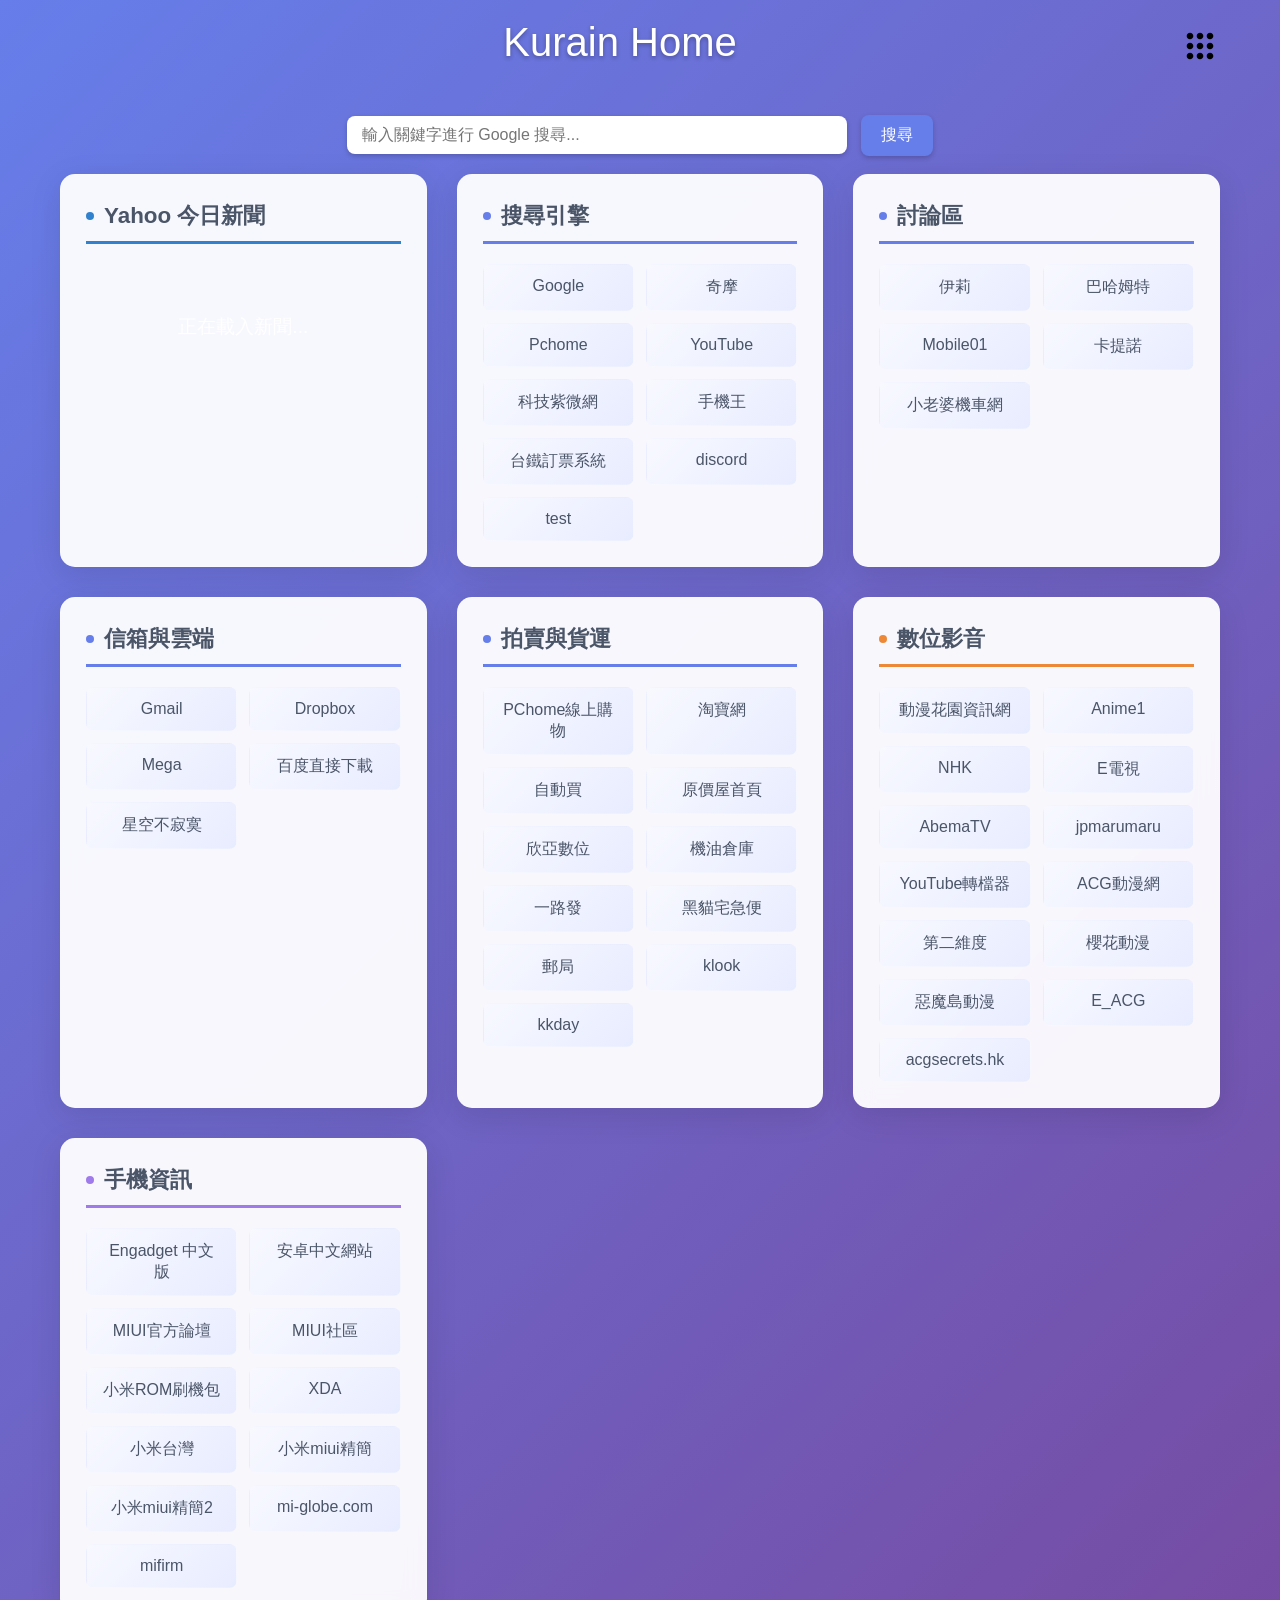
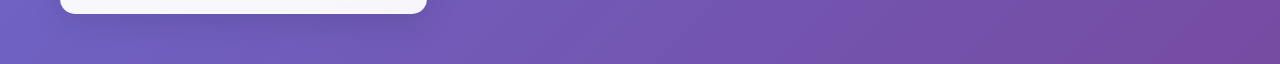
==== commit fa16ef8e: "更新" ====
--- a/index.html
+++ b/index.html
@@ -25,9 +25,17 @@
         }
 
         .header {
-            text-align: center;
+            display: flex;
+            justify-content: space-between;
+            align-items: center;
             margin-bottom: 40px;
             color: white;
+            position: relative;
+        }
+
+        .header-title {
+            text-align: center;
+            flex-grow: 1;
         }
 
         .header h1 {
@@ -242,8 +250,27 @@
 <body>
     <div class="container">
         <div class="header">
-            <h1>個人導航中心</h1>
-            <p>您的專屬網路入口，快速訪問常用網站</p>
+            <div class="header-title">
+                <h1>Kurain Home</h1>
+            </div>
+            <div class="google-menu-container">                
+                <svg class="gb_F" style="height: 40px;" focusable="false" viewBox="0 0 24 24">
+                    <path d="M6,8c1.1,0 2,-0.9 2,-2s-0.9,-2 -2,-2 -2,0.9 -2,2 0.9,2 2,2zM12,20c1.1,0 2,-0.9 2,-2s-0.9,-2 -2,-2 -2,0.9 -2,2 0.9,2 2,2zM6,20c1.1,0 2,-0.9 2,-2s-0.9,-2 -2,-2 -2,0.9 -2,2 0.9,2 2,2zM6,14c1.1,0 2,-0.9 2,-2s-0.9,-2 -2,-2 -2,0.9 -2,2 0.9,2 2,2zM12,14c1.1,0 2,-0.9 2,-2s-0.9,-2 -2,-2 -2,0.9 -2,2 0.9,2 2,2zM16,6c0,1.1 0.9,2 2,2s2,-0.9 2,-2 -0.9,-2 -2,-2 -2,0.9 -2,2zM12,8c1.1,0 2,-0.9 2,-2s-0.9,-2 -2,-2 -2,0.9 -2,2 0.9,2 2,2zM18,14c1.1,0 2,-0.9 2,-2s-0.9,-2 -2,-2 -2,0.9 -2,2 0.9,2 2,2zM18,20c1.1,0 2,-0.9 2,-2s-0.9,-2 -2,-2 -2,0.9 -2,2 0.9,2 2,2z"></path>
+                    <image src="https://ssl.gstatic.com/gb/images/bar/al-icon.png" alt="" height="24" width="24" style="border:none;display:none \9"></image>
+                </svg>                
+                <div class="google-menu">
+                    <a href="https://www.google.com" class="google-menu-item">Google</a>
+                    <a href="https://mail.google.com" class="google-menu-item">Gmail</a>
+                    <a href="https://www.google.com/maps" class="google-menu-item">Maps</a>
+                    <a href="https://www.youtube.com" class="google-menu-item">YouTube</a>
+                    <a href="https://play.google.com" class="google-menu-item">Play</a>
+                    <a href="https://news.google.com" class="google-menu-item">News</a>
+                    <a href="https://drive.google.com" class="google-menu-item">Drive</a>
+                    <a href="https://www.google.com/calendar" class="google-menu-item">Calendar</a>
+                    <a href="https://photos.google.com" class="google-menu-item">Photos</a>
+                    <a href="https://translate.google.com" class="google-menu-item">Translate</a>
+                </div>
+            </div>
         </div>
 
         <!-- Google 搜尋欄位 -->
@@ -266,6 +293,7 @@
             <div class="category-card search">
                 <h2 class="category-title">搜尋引擎</h2>
                 <div class="links-grid">
+                    <a href="https://www.google.com/" class="link-item" target="_blank" rel="noopener noreferrer">Google</a>
                     <a href="https://tw.yahoo.com/" class="link-item" target="_blank" rel="noopener noreferrer">奇摩</a>
                     <a href="https://www.pchome.com.tw/" class="link-item" target="_blank" rel="noopener noreferrer">Pchome</a>
                     <a href="https://www.youtube.com/" class="link-item" target="_blank" rel="noopener noreferrer">YouTube</a>
@@ -369,6 +397,7 @@
             "搜尋引擎": {
                 "categoryClass": "search",
                 "links": [
+                    { "name": "Google", "url": "https://www.google.com/" },
                     { "name": "奇摩", "url": "https://tw.yahoo.com/" },
                     { "name": "Pchome", "url": "https://www.pchome.com.tw/" },
                     { "name": "YouTube", "url": "https://www.youtube.com/" },
@@ -511,6 +540,21 @@
         document.addEventListener('DOMContentLoaded', function() {
             console.log('開始載入選單資料...');
             loadMenu();
+
+            const menuButton = document.querySelector('.gb_F');
+            const menu = document.querySelector('.google-menu');
+            menu.style.display = 'none';
+
+
+            menuButton.addEventListener('click', (event) => {
+                if(menu.style.display == 'none'){
+                    menu.style.display = 'block';
+                }else{
+                    menu.style.display = 'none';
+                }
+            });
+
+            
         });
 
         // 新增連結的函數（方便日後擴充）
@@ -577,6 +621,20 @@
                 });
             }
 
+            const menuButton = document.querySelector('.google-menu-button');
+            const menu = document.querySelector('.google-menu');
+
+            menuButton.addEventListener('click', (event) => {
+                event.stopPropagation();
+                menu.classList.toggle('show');
+            });
+
+            document.addEventListener('click', (event) => {
+                if (!menu.contains(event.target)) {
+                    menu.classList.remove('show');
+                }
+            });
+
             console.log('開始載入選單資料...');
             loadMenu();
             loadYahooNews(); // 加這一行
@@ -602,8 +660,6 @@
 
                 if (item.enclosure && item.enclosure.link && /\.(jpg|jpeg|png|webp)$/i.test(item.enclosure.link)) {
                     thumbnail = item.enclosure.link;
-                }else if(item.content){
-                    thumbnail = item.content;
                 }
 
                 const newsHtml = `
@@ -623,4 +679,4 @@
 }
     </script>
 </body>
-</html>+</html>
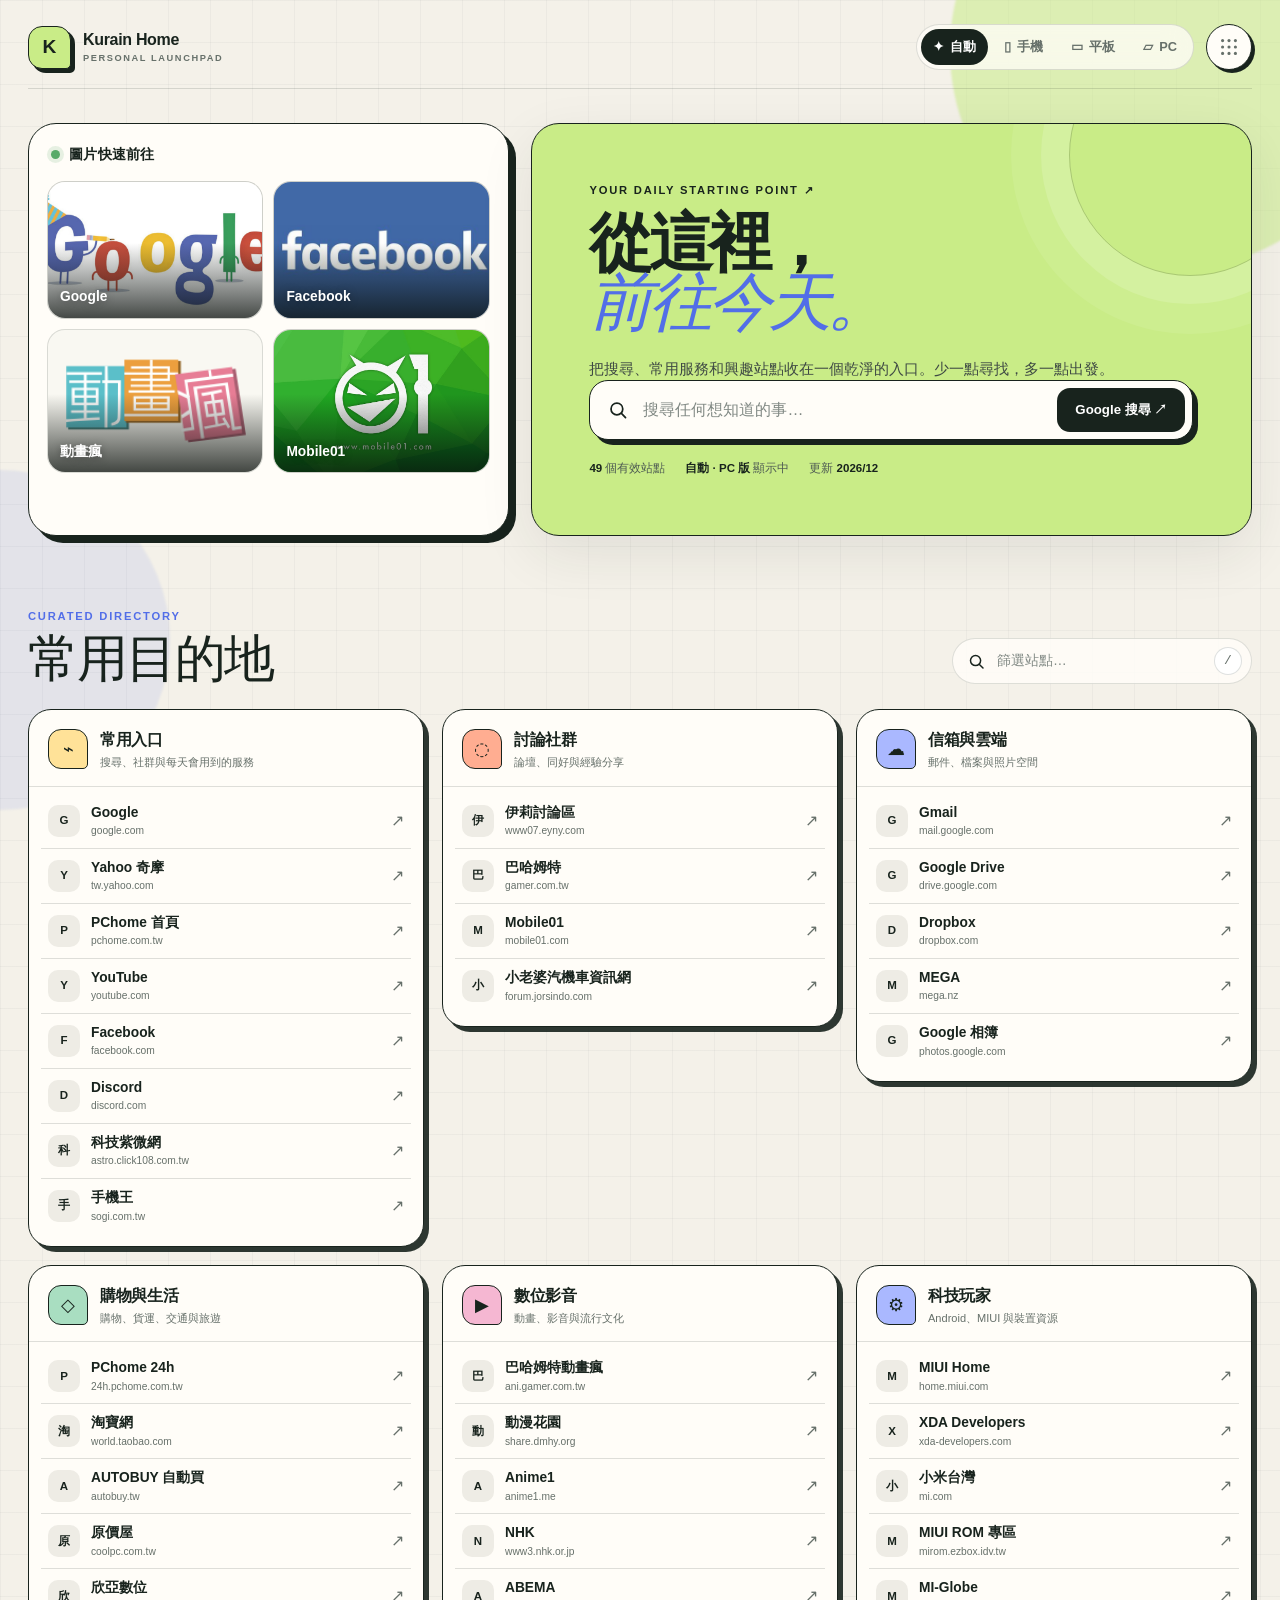
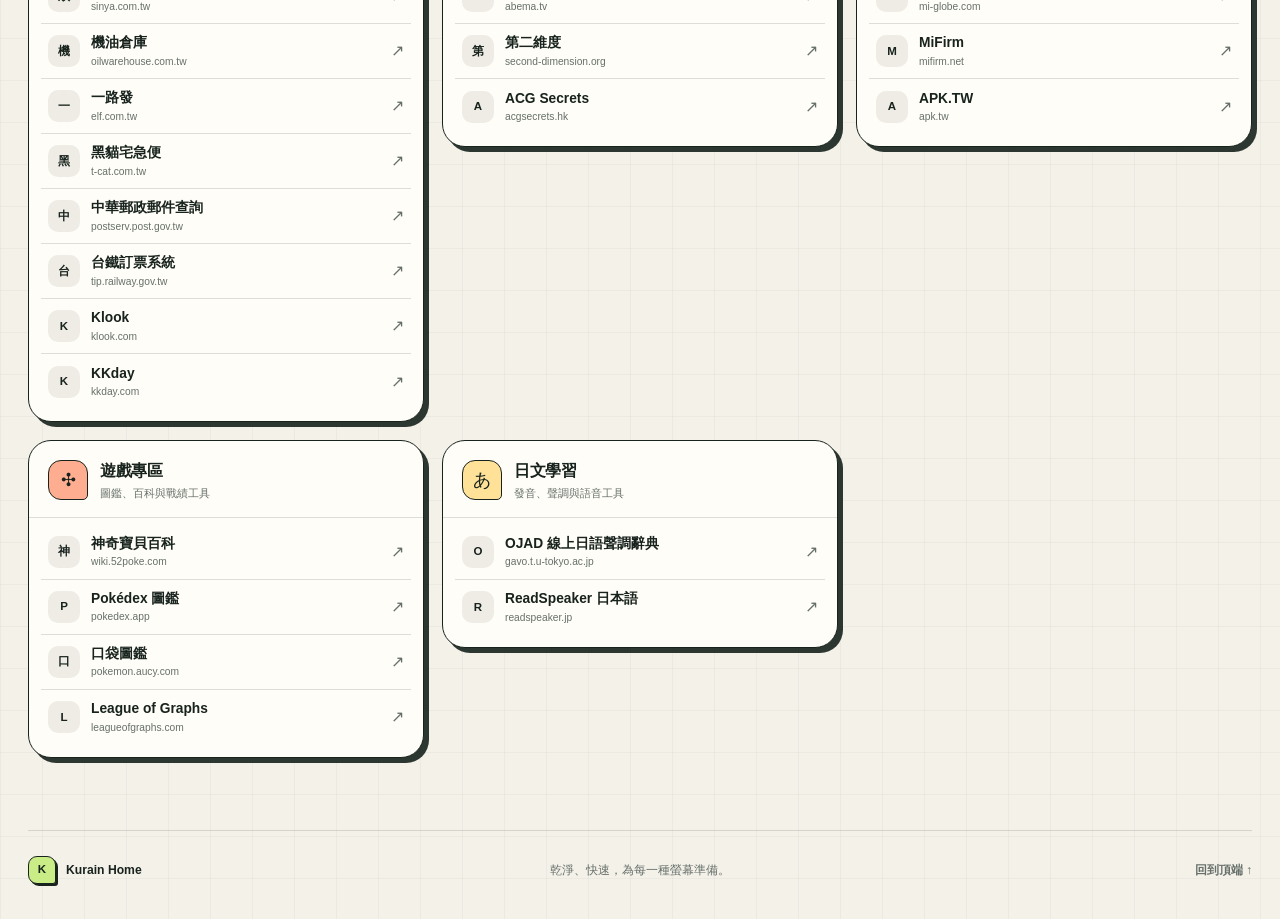
==== commit 5749a037: "重新設計響應式導航首頁" ====
--- a/index.html
+++ b/index.html
@@ -1,682 +1,150 @@
-<!DOCTYPE html>
-<html lang="zh-TW">
+<!doctype html>
+<html lang="zh-Hant-TW" data-view="auto">
 <head>
-    <meta charset="UTF-8">
-    <meta name="viewport" content="width=device-width, initial-scale=1.0">
-    <title>我的首頁 - 個人導航中心</title>
-    <style>
-        * {
-            margin: 0;
-            padding: 0;
-            box-sizing: border-box;
-        }
-
-        body {
-            font-family: 'Segoe UI', Tahoma, Geneva, Verdana, sans-serif;
-            background: linear-gradient(135deg, #667eea 0%, #764ba2 100%);
-            min-height: 100vh;
-            color: #333;
-        }
-
-        .container {
-            max-width: 1200px;
-            margin: 0 auto;
-            padding: 20px;
-        }
-
-        .header {
-            display: flex;
-            justify-content: space-between;
-            align-items: center;
-            margin-bottom: 40px;
-            color: white;
-            position: relative;
-        }
-
-        .header-title {
-            text-align: center;
-            flex-grow: 1;
-        }
-
-        .header h1 {
-            font-size: 2.5rem;
-            font-weight: 300;
-            margin-bottom: 10px;
-            text-shadow: 0 2px 4px rgba(0,0,0,0.3);
-        }
-
-        .header p {
-            font-size: 1.1rem;
-            opacity: 0.9;
-        }
-
-        .category-grid {
-            display: grid;
-            grid-template-columns: repeat(auto-fit, minmax(350px, 1fr));
-            gap: 30px;
-            margin-bottom: 30px;
-        }
-
-        .category-card {
-            background: rgba(255, 255, 255, 0.95);
-            border-radius: 15px;
-            padding: 25px;
-            box-shadow: 0 8px 32px rgba(0,0,0,0.1);
-            backdrop-filter: blur(10px);
-            border: 1px solid rgba(255,255,255,0.2);
-            transition: transform 0.3s ease, box-shadow 0.3s ease;
-        }
-
-        .category-card:hover {
-            transform: translateY(-5px);
-            box-shadow: 0 15px 40px rgba(0,0,0,0.15);
-        }
-
-        .category-title {
-            font-size: 1.4rem;
-            font-weight: 600;
-            margin-bottom: 20px;
-            color: #4a5568;
-            border-bottom: 3px solid #667eea;
-            padding-bottom: 10px;
-            display: flex;
-            align-items: center;
-        }
-
-        .category-title::before {
-            content: '';
-            width: 8px;
-            height: 8px;
-            background: #667eea;
-            border-radius: 50%;
-            margin-right: 10px;
-        }
-
-        .links-grid {
-            display: grid;
-            grid-template-columns: repeat(auto-fit, minmax(140px, 1fr));
-            gap: 12px;
-        }
-
-        .link-item {
-            display: block;
-            padding: 12px 16px;
-            background: linear-gradient(135deg, #f8f9ff 0%, #e8ecff 100%);
-            border-radius: 8px;
-            text-decoration: none;
-            color: #4a5568;
-            font-weight: 500;
-            text-align: center;
-            transition: all 0.3s ease;
-            border: 1px solid transparent;
-        }
-
-        .link-item:hover {
-            background: linear-gradient(135deg, #667eea 0%, #764ba2 100%);
-            color: white;
-            transform: scale(1.05);
-            border-color: rgba(255,255,255,0.3);
-        }
-
-        /* 不同分類的顏色主題 */
-        .search .category-title {
-            border-bottom-color: #667eea;
-        }
-        .search .category-title::before {
-            background: #667eea;
-        }
-
-        .media .category-title {
-            border-bottom-color: #ed8936;
-        }
-        .media .category-title::before {
-            background: #ed8936;
-        }
-        .media .link-item:hover {
-            background: linear-gradient(135deg, #ed8936 0%, #dd6b20 100%);
-        }
-
-        .tech .category-title {
-            border-bottom-color: #9f7aea;
-        }
-        .tech .category-title::before {
-            background: #9f7aea;
-        }
-        .tech .link-item:hover {
-            background: linear-gradient(135deg, #9f7aea 0%, #805ad5 100%);
-        }
-
-        .loading {
-            text-align: center;
-            color: white;
-            font-size: 1.2rem;
-            margin: 50px 0;
-        }
-
-        @media (max-width: 768px) {
-            .container {
-                padding: 15px;
-            }
-
-            .header h1 {
-                font-size: 2rem;
-            }
-
-            .category-grid {
-                grid-template-columns: 1fr;
-                gap: 20px;
-            }
-
-            .links-grid {
-                grid-template-columns: repeat(auto-fit, minmax(120px, 1fr));
-                gap: 10px;
-            }
-        }
-
-        .google-search {
-            margin-top: 20px;
-            text-align: center;
-        }
-
-        .google-search input {
-            width: 60%;
-            max-width: 500px;
-            padding: 10px 15px;
-            font-size: 1rem;
-            border: none;
-            border-radius: 8px;
-            box-shadow: 0 2px 5px rgba(0,0,0,0.2);
-            margin-right: 10px;
-        }
-
-        .google-search button {
-            padding: 10px 20px;
-            font-size: 1rem;
-            background-color: #667eea;
-            color: white;
-            border: none;
-            border-radius: 8px;
-            cursor: pointer;
-            box-shadow: 0 2px 5px rgba(0,0,0,0.2);
-            transition: background-color 0.3s ease;
-        }
-
-        .google-search button:hover {
-            background-color: #5a67d8;
-        }
-
-    </style>
-    <style>
-        .news .category-title {
-            border-bottom-color: #3182ce;
-        }
-        .news .category-title::before {
-            background: #3182ce;
-        }
-
-        .news-item {
-            display: block;
-            background: linear-gradient(135deg, #f0f4ff 0%, #e2ecff 100%);
-            border-radius: 8px;
-            padding: 10px;
-            color: #2d3748;
-            text-decoration: none;
-            border: 1px solid #cbd5e0;
-            transition: all 0.3s ease;
-        }
-
-        .news-item:hover {
-            background: linear-gradient(135deg, #3182ce 0%, #63b3ed 100%);
-            color: white;
-            transform: scale(1.03);
-            border-color: transparent;
-        }
-
-        .news-title {
-            font-size: 0.95rem;
-            font-weight: 600;
-            margin-bottom: 5px;
-        }
-
-        .news-thumb {
-            width: 100%;
-            height: 120px;
-            object-fit: cover;
-            border-radius: 6px;
-            margin-bottom: 8px;
-        }
-    </style>
+    <meta charset="utf-8">
+    <meta name="viewport" content="width=device-width, initial-scale=1">
+    <meta name="description" content="Kurain Home 個人導航首頁，整合 Google 搜尋、常用站點與跨裝置瀏覽模式。">
+    <meta name="theme-color" content="#f4f1e9">
+    <title>Kurain Home — 個人導航中心</title>
+    <link rel="stylesheet" href="./css/home.css">
+    <script src="./js/home.js" defer></script>
 </head>
 <body>
-    <div class="container">
-        <div class="header">
-            <div class="header-title">
-                <h1>Kurain Home</h1>
+    <a class="skip-link" href="#directory">跳到站點分類</a>
+
+    <div class="ambient-shape ambient-shape-one" aria-hidden="true"></div>
+    <div class="ambient-shape ambient-shape-two" aria-hidden="true"></div>
+
+    <header class="site-header page-shell">
+        <a class="brand" href="./" aria-label="Kurain Home 首頁">
+            <span class="brand-mark" aria-hidden="true">K</span>
+            <span class="brand-copy">
+                <strong>Kurain Home</strong>
+                <small>PERSONAL LAUNCHPAD</small>
+            </span>
+        </a>
+
+        <div class="header-tools">
+            <div class="view-switcher" role="group" aria-label="切換網頁顯示模式">
+                <button class="view-button" type="button" data-view-option="auto" aria-pressed="true" title="自動判斷版型">
+                    <span aria-hidden="true">✦</span><span class="view-label">自動</span>
+                </button>
+                <button class="view-button" type="button" data-view-option="mobile" aria-pressed="false" title="手機版型">
+                    <span aria-hidden="true">▯</span><span class="view-label">手機</span>
+                </button>
+                <button class="view-button" type="button" data-view-option="tablet" aria-pressed="false" title="平板版型">
+                    <span aria-hidden="true">▭</span><span class="view-label">平板</span>
+                </button>
+                <button class="view-button" type="button" data-view-option="desktop" aria-pressed="false" title="PC 版型">
+                    <span aria-hidden="true">▱</span><span class="view-label">PC</span>
+                </button>
             </div>
-            <div class="google-menu-container">                
-                <svg class="gb_F" style="height: 40px;" focusable="false" viewBox="0 0 24 24">
-                    <path d="M6,8c1.1,0 2,-0.9 2,-2s-0.9,-2 -2,-2 -2,0.9 -2,2 0.9,2 2,2zM12,20c1.1,0 2,-0.9 2,-2s-0.9,-2 -2,-2 -2,0.9 -2,2 0.9,2 2,2zM6,20c1.1,0 2,-0.9 2,-2s-0.9,-2 -2,-2 -2,0.9 -2,2 0.9,2 2,2zM6,14c1.1,0 2,-0.9 2,-2s-0.9,-2 -2,-2 -2,0.9 -2,2 0.9,2 2,2zM12,14c1.1,0 2,-0.9 2,-2s-0.9,-2 -2,-2 -2,0.9 -2,2 0.9,2 2,2zM16,6c0,1.1 0.9,2 2,2s2,-0.9 2,-2 -0.9,-2 -2,-2 -2,0.9 -2,2zM12,8c1.1,0 2,-0.9 2,-2s-0.9,-2 -2,-2 -2,0.9 -2,2 0.9,2 2,2zM18,14c1.1,0 2,-0.9 2,-2s-0.9,-2 -2,-2 -2,0.9 -2,2 0.9,2 2,2zM18,20c1.1,0 2,-0.9 2,-2s-0.9,-2 -2,-2 -2,0.9 -2,2 0.9,2 2,2z"></path>
-                    <image src="https://ssl.gstatic.com/gb/images/bar/al-icon.png" alt="" height="24" width="24" style="border:none;display:none \9"></image>
-                </svg>                
-                <div class="google-menu">
-                    <a href="https://www.google.com" class="google-menu-item">Google</a>
-                    <a href="https://mail.google.com" class="google-menu-item">Gmail</a>
-                    <a href="https://www.google.com/maps" class="google-menu-item">Maps</a>
-                    <a href="https://www.youtube.com" class="google-menu-item">YouTube</a>
-                    <a href="https://play.google.com" class="google-menu-item">Play</a>
-                    <a href="https://news.google.com" class="google-menu-item">News</a>
-                    <a href="https://drive.google.com" class="google-menu-item">Drive</a>
-                    <a href="https://www.google.com/calendar" class="google-menu-item">Calendar</a>
-                    <a href="https://photos.google.com" class="google-menu-item">Photos</a>
-                    <a href="https://translate.google.com" class="google-menu-item">Translate</a>
+
+            <div class="google-launcher">
+                <button class="apps-button" id="googleAppsButton" type="button" aria-label="開啟 Google 應用程式" aria-expanded="false" aria-controls="googleAppsMenu">
+                    <svg aria-hidden="true" viewBox="0 0 24 24" width="22" height="22">
+                        <circle cx="5" cy="5" r="1.7"></circle><circle cx="12" cy="5" r="1.7"></circle><circle cx="19" cy="5" r="1.7"></circle>
+                        <circle cx="5" cy="12" r="1.7"></circle><circle cx="12" cy="12" r="1.7"></circle><circle cx="19" cy="12" r="1.7"></circle>
+                        <circle cx="5" cy="19" r="1.7"></circle><circle cx="12" cy="19" r="1.7"></circle><circle cx="19" cy="19" r="1.7"></circle>
+                    </svg>
+                </button>
+
+                <nav class="apps-menu" id="googleAppsMenu" aria-label="Google 應用程式" hidden>
+                    <div class="apps-menu-heading">
+                        <span>Google Apps</span>
+                        <small>快速工具</small>
+                    </div>
+                    <div class="apps-grid">
+                        <a href="https://www.google.com/" target="_blank" rel="noopener noreferrer"><span class="app-icon app-google">G</span><span>Google</span></a>
+                        <a href="https://mail.google.com/" target="_blank" rel="noopener noreferrer"><span class="app-icon app-mail">✉</span><span>Gmail</span></a>
+                        <a href="https://www.google.com/maps" target="_blank" rel="noopener noreferrer"><span class="app-icon app-maps">⌖</span><span>地圖</span></a>
+                        <a href="https://www.youtube.com/" target="_blank" rel="noopener noreferrer"><span class="app-icon app-youtube">▶</span><span>YouTube</span></a>
+                        <a href="https://drive.google.com/" target="_blank" rel="noopener noreferrer"><span class="app-icon app-drive">△</span><span>雲端硬碟</span></a>
+                        <a href="https://calendar.google.com/" target="_blank" rel="noopener noreferrer"><span class="app-icon app-calendar">15</span><span>日曆</span></a>
+                        <a href="https://photos.google.com/" target="_blank" rel="noopener noreferrer"><span class="app-icon app-photos">✦</span><span>相簿</span></a>
+                        <a href="https://translate.google.com/" target="_blank" rel="noopener noreferrer"><span class="app-icon app-translate">文</span><span>翻譯</span></a>
+                        <a href="https://news.google.com/" target="_blank" rel="noopener noreferrer"><span class="app-icon app-news">▤</span><span>新聞</span></a>
+                    </div>
+                </nav>
+            </div>
+        </div>
+    </header>
+
+    <main class="page-shell">
+        <section class="launch-hero" aria-labelledby="heroTitle">
+            <aside class="quick-panel" aria-labelledby="quickTitle">
+                <div class="panel-kicker">
+                    <span class="status-dot" aria-hidden="true"></span>
+                    <h2 id="quickTitle">圖片快速前往</h2>
+                </div>
+                <div class="quick-grid">
+                    <a class="quick-card" href="https://www.google.com.tw/" target="_blank" rel="noopener noreferrer">
+                        <img src="./images/Google.jpg" alt="" loading="eager">
+                        <span>Google</span>
+                    </a>
+                    <a class="quick-card" href="https://www.facebook.com/" target="_blank" rel="noopener noreferrer">
+                        <img src="./images/FaceBook.jpg" alt="" loading="eager">
+                        <span>Facebook</span>
+                    </a>
+                    <a class="quick-card quick-card-logo" href="https://ani.gamer.com.tw/" target="_blank" rel="noopener noreferrer">
+                        <img src="./images/crazy_logo.png" alt="" loading="eager">
+                        <span>動畫瘋</span>
+                    </a>
+                    <a class="quick-card" href="https://www.mobile01.com/forum.php" target="_blank" rel="noopener noreferrer">
+                        <img src="./images/mobile01-facebook.jpg" alt="" loading="eager">
+                        <span>Mobile01</span>
+                    </a>
+                </div>
+            </aside>
+
+            <div class="hero-copy">
+                <p class="eyebrow">YOUR DAILY STARTING POINT <span aria-hidden="true">↗</span></p>
+                <h1 id="heroTitle">從這裡，<br><em>前往今天。</em></h1>
+                <p class="hero-intro">把搜尋、常用服務和興趣站點收在一個乾淨的入口。少一點尋找，多一點出發。</p>
+
+                <form class="google-search" action="https://www.google.com/search" method="get" target="_blank" role="search">
+                    <label class="visually-hidden" for="googleSearch">使用 Google 搜尋</label>
+                    <svg aria-hidden="true" viewBox="0 0 24 24" width="22" height="22">
+                        <circle cx="10.8" cy="10.8" r="6.4"></circle><path d="m16 16 4.2 4.2"></path>
+                    </svg>
+                    <input id="googleSearch" name="q" type="search" placeholder="搜尋任何想知道的事…" autocomplete="off" enterkeyhint="search">
+                    <button type="submit">Google 搜尋 <span aria-hidden="true">↗</span></button>
+                </form>
+
+                <div class="hero-meta" aria-label="導航頁狀態">
+                    <span><strong id="siteCount">—</strong> 個有效站點</span>
+                    <span><strong id="viewStatus">自動判斷</strong> 顯示中</span>
+                    <span>更新 <strong id="updatedDate">2026.07</strong></span>
                 </div>
             </div>
-        </div>
+        </section>
 
-        <!-- Google 搜尋欄位 -->
-        <div class="google-search">
-            <input type="text" id="googleSearchInput" placeholder="輸入關鍵字進行 Google 搜尋..." />
-            <button onclick="doGoogleSearch()">搜尋</button>
-        </div>
-        <br/>
-
-        <div id="category-container" class="category-grid">
-
-            <div class="category-card news">
-                <h2 class="category-title">Yahoo 今日新聞</h2>
-                <div class="links-grid" id="yahoo-news-container">
-                    <div class="loading">正在載入新聞...</div>
+        <section class="directory" id="directory" aria-labelledby="directoryTitle">
+            <div class="section-heading">
+                <div>
+                    <p class="eyebrow">CURATED DIRECTORY</p>
+                    <h2 id="directoryTitle">常用目的地</h2>
                 </div>
+                <label class="site-filter" for="siteFilter">
+                    <svg aria-hidden="true" viewBox="0 0 24 24" width="19" height="19">
+                        <circle cx="10.8" cy="10.8" r="6.4"></circle><path d="m16 16 4.2 4.2"></path>
+                    </svg>
+                    <span class="visually-hidden">篩選站點</span>
+                    <input id="siteFilter" type="search" placeholder="篩選站點…" autocomplete="off">
+                    <kbd>/</kbd>
+                </label>
             </div>
 
-            <!-- 搜尋引擎 -->
-            <div class="category-card search">
-                <h2 class="category-title">搜尋引擎</h2>
-                <div class="links-grid">
-                    <a href="https://www.google.com/" class="link-item" target="_blank" rel="noopener noreferrer">Google</a>
-                    <a href="https://tw.yahoo.com/" class="link-item" target="_blank" rel="noopener noreferrer">奇摩</a>
-                    <a href="https://www.pchome.com.tw/" class="link-item" target="_blank" rel="noopener noreferrer">Pchome</a>
-                    <a href="https://www.youtube.com/" class="link-item" target="_blank" rel="noopener noreferrer">YouTube</a>
-                    <a href="https://www.click108.com.tw/" class="link-item" target="_blank" rel="noopener noreferrer">科技紫微網</a>
-                    <a href="https://www.sogi.com.tw/" class="link-item" target="_blank" rel="noopener noreferrer">手機王</a>
-                    <a href="https://www.railway.gov.tw/tra-tip-web/tip" class="link-item" target="_blank" rel="noopener noreferrer">台鐵訂票系統</a>
-                    <a href="https://discord.com/" class="link-item" target="_blank" rel="noopener noreferrer">discord</a>
-                    <a href="#" class="link-item">test</a>
-                </div>
-            </div>            
+            <div class="category-grid" id="categoryGrid" aria-live="polite"></div>
+            <p class="empty-state" id="emptyState" hidden>找不到符合的站點，換個關鍵字試試。</p>
+            <noscript><p class="empty-state">請啟用 JavaScript 以顯示站點分類。</p></noscript>
+        </section>
+    </main>
 
-            <!-- 討論區 -->
-            <div class="category-card forum">
-                <h2 class="category-title">討論區</h2>
-                <div class="links-grid">
-                    <a href="https://www07.eyny.com/index.php" class="link-item" target="_blank" rel="noopener noreferrer">伊莉</a>
-                    <a href="https://www.gamer.com.tw/" class="link-item" target="_blank" rel="noopener noreferrer">巴哈姆特</a>
-                    <a href="https://www.mobile01.com/forum.php" class="link-item" target="_blank" rel="noopener noreferrer">Mobile01</a>
-                    <a href="https://www.ck101.com/index.php" class="link-item" target="_blank" rel="noopener noreferrer">卡提諾</a>
-                    <a href="https://forum.jorsindo.com/" class="link-item" target="_blank" rel="noopener noreferrer">小老婆機車網</a>
-                </div>
-            </div>
-
-            <!-- 信箱與雲端 -->
-            <div class="category-card forum">
-                <h2 class="category-title">信箱與雲端</h2>
-                <div class="links-grid">
-                    <a href="https://mail.google.com/mail/u/0/#inbox" class="link-item" target="_blank" rel="noopener noreferrer">Gmail</a>
-                    <a href="https://www.dropbox.com/h" class="link-item" target="_blank" rel="noopener noreferrer">Dropbox</a>
-                    <a href="https://mega.nz/" class="link-item" target="_blank" rel="noopener noreferrer">Mega</a>
-                    <a href="https://www.baiduyun.wiki/" class="link-item" target="_blank" rel="noopener noreferrer">百度直接下載</a>
-                    <a href="http://www.xingkbjm.com/" class="link-item" target="_blank" rel="noopener noreferrer">星空不寂寞</a>
-                </div>
-            </div>
-
-            <!-- 拍賣與貨運 -->
-            <div class="category-card forum">
-                <h2 class="category-title">拍賣與貨運</h2>
-                <div class="links-grid">
-                    <a href="http://shopping.pchome.com.tw/" class="link-item" target="_blank" rel="noopener noreferrer">PChome線上購物</a>
-                    <a href="https://world.taobao.com/" class="link-item" target="_blank" rel="noopener noreferrer">淘寶網</a>
-                    <a href="https://www.autobuy.tw/" class="link-item" target="_blank" rel="noopener noreferrer">自動買</a>
-                    <a href="http://www.coolpc.com.tw/" class="link-item" target="_blank" rel="noopener noreferrer">原價屋首頁</a>
-                    <a href="https://www.sinya.com.tw/diy/" class="link-item" target="_blank" rel="noopener noreferrer">欣亞數位</a>
-                    <a href="https://www.oilwarehouse.com.tw/" class="link-item" target="_blank" rel="noopener noreferrer">機油倉庫</a>
-                    <a href="https://www.elf.com.tw/" class="link-item" target="_blank" rel="noopener noreferrer">一路發</a>
-                    <a href="http://www.t-cat.com.tw/" class="link-item" target="_blank" rel="noopener noreferrer">黑貓宅急便</a>
-                    <a href="http://postserv.post.gov.tw/webpost/CSController?cmd=POS4001_1&_MENU_ID=189&_SYS_ID=D&_ACTIVE_ID=190" class="link-item" target="_blank" rel="noopener noreferrer">郵局</a>
-                    <a href="https://www.klook.com/zh-TW/" class="link-item" target="_blank" rel="noopener noreferrer">klook</a>
-                    <a href="https://www.kkday.com/zh-tw/" class="link-item" target="_blank" rel="noopener noreferrer">kkday</a>
-                </div>
-            </div>
-
-            <!-- 數位影音 -->
-            <div class="category-card media">
-                <h2 class="category-title">數位影音</h2>
-                <div class="links-grid">
-                    <a href="https://share.dmhy.org/" class="link-item" target="_blank" rel="noopener noreferrer">動漫花園資訊網</a>
-                    <a href="https://anime1.me/" class="link-item" target="_blank" rel="noopener noreferrer">Anime1</a>
-                    <a href="https://www3.nhk.or.jp/" class="link-item" target="_blank" rel="noopener noreferrer">NHK</a>
-                    <a href="#" class="link-item">E電視</a>
-                    <a href="https://abema.tv/" class="link-item" target="_blank" rel="noopener noreferrer">AbemaTV</a>
-                    <a href="https://jpmarumaru.com/" class="link-item" target="_blank" rel="noopener noreferrer">jpmarumaru</a>
-                    <a href="https://www.y2mate.com/" class="link-item" target="_blank" rel="noopener noreferrer">YouTube轉檔器</a>
-                    <a href="#" class="link-item">ACG動漫網</a>
-                    <a href="#" class="link-item">第二維度</a>
-                    <a href="#" class="link-item">櫻花動漫</a>
-                    <a href="#" class="link-item">惡魔島動漫</a>
-                    <a href="#" class="link-item">E_ACG</a>
-                    <a href="https://acgsecrets.hk/" class="link-item" target="_blank" rel="noopener noreferrer">acgsecrets.hk</a>
-                </div>
-            </div>
-
-            <!-- 手機資訊 -->
-            <div class="category-card tech">
-                <h2 class="category-title">手機資訊</h2>
-                <div class="links-grid">
-                    <a href="https://chinese.engadget.com/" class="link-item" target="_blank" rel="noopener noreferrer">Engadget 中文版</a>
-                    <a href="https://www.android-tw.com/" class="link-item" target="_blank" rel="noopener noreferrer">安卓中文網站</a>
-                    <a href="https://www.miui.com/" class="link-item" target="_blank" rel="noopener noreferrer">MIUI官方論壇</a>
-                    <a href="https://web.vip.miui.com/" class="link-item" target="_blank" rel="noopener noreferrer">MIUI社區</a>
-                    <a href="#" class="link-item">小米ROM刷機包</a>
-                    <a href="https://www.xda-developers.com/" class="link-item" target="_blank" rel="noopener noreferrer">XDA</a>
-                    <a href="https://www.mi.com/tw/" class="link-item" target="_blank" rel="noopener noreferrer">小米台灣</a>
-                    <a href="#" class="link-item">小米miui精簡</a>
-                    <a href="#" class="link-item">小米miui精簡2</a>
-                    <a href="https://mi-globe.com/" class="link-item" target="_blank" rel="noopener noreferrer">mi-globe.com</a>
-                    <a href="https://mifirm.net/" class="link-item" target="_blank" rel="noopener noreferrer">mifirm</a>
-                </div>
-            </div>
-        </div>
-
-
-    <!-- 依此方式將其餘分類一一加入 -->
-</div>
-    </div>
-
-    <script>
-        // 完整的網站資料 JSON 結構（根據您的 baseHome.html）
-        const websiteData = {
-            "搜尋引擎": {
-                "categoryClass": "search",
-                "links": [
-                    { "name": "Google", "url": "https://www.google.com/" },
-                    { "name": "奇摩", "url": "https://tw.yahoo.com/" },
-                    { "name": "Pchome", "url": "https://www.pchome.com.tw/" },
-                    { "name": "YouTube", "url": "https://www.youtube.com/" },
-                    { "name": "科技紫微網", "url": "https://www.click108.com.tw/" },
-                    { "name": "手機王", "url": "https://www.sogi.com.tw/" },
-                    { "name": "台鐵訂票系統", "url": "https://www.railway.gov.tw/tra-tip-web/tip" },
-                    { "name": "discord", "url": "https://discord.com/" },
-                    { "name": "test", "url": "#" }
-                ]
-            },
-            "討論區": {
-                "categoryClass": "forum",
-                "links": [
-                    { "name": "伊莉", "url": "https://www07.eyny.com/index.php" },
-                    { "name": "巴哈姆特", "url": "https://www.gamer.com.tw/" },
-                    { "name": "Mobile01", "url": "https://www.mobile01.com/forum.php" },
-                    { "name": "卡提諾", "url": "https://www.ck101.com/index.php" },
-                    { "name": "小老婆機車網", "url": "https://forum.jorsindo.com/" }
-                ]
-            },
-            "信箱與雲端": {
-                "categoryClass": "forum",
-                "links": [
-                    { "name": "Gmail", "url": "https://mail.google.com/mail/u/0/#inbox" },
-                    { "name": "Dropbox", "url": "https://www.dropbox.com/h" },
-                    { "name": "Mega", "url": "https://mega.nz/" },
-                    { "name": "百度直接下載", "url": "https://www.baiduyun.wiki/" },
-                    { "name": "星空不寂寞", "url": "http://www.xingkbjm.com/" }
-                ]
-            },
-            "拍賣與貨運": {
-                "categoryClass": "forum",
-                "links": [
-                    { "name": "PChome線上購物", "url": "http://shopping.pchome.com.tw/" },
-                    { "name": "淘寶網", "url": "https://world.taobao.com/" },
-                    { "name": "自動買", "url": "https://www.autobuy.tw/" },
-                    { "name": "原價屋首頁", "url": "http://www.coolpc.com.tw/" },
-                    { "name": "欣亞數位", "url": "https://www.sinya.com.tw/diy/" },
-                    { "name": "機油倉庫", "url": "https://www.oilwarehouse.com.tw/" },
-                    { "name": "一路發", "url": "https://www.elf.com.tw/" },
-                    { "name": "黑貓宅急便", "url": "http://www.t-cat.com.tw/" },
-                    { "name": "郵局", "url": "http://postserv.post.gov.tw/webpost/CSController?cmd=POS4001_1&_MENU_ID=189&_SYS_ID=D&_ACTIVE_ID=190" },
-                    { "name": "klook", "url": "https://www.klook.com/zh-TW/" },
-                    { "name": "kkday", "url": "https://www.kkday.com/zh-tw/" }
-                ]
-            },
-            "數位影音": {
-                "categoryClass": "media",
-                "links": [
-                    { "name": "動漫花園資訊網", "url": "https://share.dmhy.org/" },
-                    { "name": "Anime1", "url": "https://anime1.me/" },
-                    { "name": "NHK", "url": "https://www3.nhk.or.jp/" },
-                    { "name": "E電視", "url": "#" },
-                    { "name": "AbemaTV", "url": "https://abema.tv/" },
-                    { "name": "jpmarumaru", "url": "https://jpmarumaru.com/" },
-                    { "name": "YouTube轉檔器", "url": "https://www.y2mate.com/" },
-                    { "name": "ACG動漫網", "url": "#" },
-                    { "name": "第二維度", "url": "#" },
-                    { "name": "櫻花動漫", "url": "#" },
-                    { "name": "惡魔島動漫", "url": "#" },
-                    { "name": "E_ACG", "url": "#" },
-                    { "name": "acgsecrets.hk", "url": "https://acgsecrets.hk/" }
-                ]
-            },
-            "手機資訊": {
-                "categoryClass": "tech",
-                "links": [
-                    { "name": "Engadget 中文版", "url": "https://chinese.engadget.com/" },
-                    { "name": "安卓中文網站", "url": "https://www.android-tw.com/" },
-                    { "name": "MIUI官方論壇", "url": "https://www.miui.com/" },
-                    { "name": "MIUI社區", "url": "https://web.vip.miui.com/" },
-                    { "name": "小米ROM刷機包", "url": "#" },
-                    { "name": "XDA", "url": "https://www.xda-developers.com/" },
-                    { "name": "小米台灣", "url": "https://www.mi.com/tw/" },
-                    { "name": "小米miui精簡", "url": "#" },
-                    { "name": "小米miui精簡2", "url": "#" },
-                    { "name": "mi-globe.com", "url": "https://mi-globe.com/" },
-                    { "name": "mifirm", "url": "https://mifirm.net/" }
-                ]
-            }
-        };
-
-        // 動態生成選單的函數
-        function generateMenu(data) {
-            const container = document.getElementById('category-container');
-
-            // 移除舊的分類卡片（但保留手動插入的 news 區塊）
-            const oldCards = container.querySelectorAll('.category-card:not(.news)');
-            oldCards.forEach(card => card.remove());
-
-            // 依序建立新的分類卡片（略過已存在的）
-            for (const categoryName in data) {
-                const category = data[categoryName];
-
-                // 跳過已經寫死在 HTML 裡的分類
-                if (categoryName === 'Yahoo 今日新聞') continue;
-
-                const card = document.createElement('div');
-                card.className = `category-card ${category.categoryClass}`;
-                card.innerHTML = `
-                    <h2 class="category-title">${categoryName}</h2>
-                    <div class="links-grid">
-                        ${category.links.map(link => `
-                            <a href="${link.url}" class="link-item" ${link.url !== '#' ? 'target="_blank" rel="noopener noreferrer"' : ''}>${link.name}</a>
-                        `).join('')}
-                    </div>
-                `;
-
-                container.appendChild(card);
-            }
-        }
-
-        // 模擬載入延遲並生成選單
-        function loadMenu() {
-            // 模擬網路載入延遲
-            setTimeout(() => {
-                try {
-                    generateMenu(websiteData);
-                    
-                    // 隱藏載入提示，顯示選單
-                    if (document.getElementById('loading')) {
-                        document.getElementById('loading').style.display = 'none'; // 或其他樣式設定
-                    } else {
-                        console.log('找不到指定的元素');
-                    }
-                    document.getElementById('category-container').style.display = 'grid';
-                    
-                    console.log('選單載入完成，共載入了以下分類：');
-                    Object.keys(websiteData).forEach(category => {
-                        console.log(`- ${category}: ${websiteData[category].links.length} 個連結`);
-                    });
-                } catch (error) {
-                    console.error('載入選單時發生錯誤:', error);
-                    document.getElementById('loading').innerHTML = '載入失敗，請重新整理頁面';
-                }
-            }, 800); // 0.8秒載入時間
-        }
-
-        // 頁面載入完成後執行
-        document.addEventListener('DOMContentLoaded', function() {
-            console.log('開始載入選單資料...');
-            loadMenu();
-
-            const menuButton = document.querySelector('.gb_F');
-            const menu = document.querySelector('.google-menu');
-            menu.style.display = 'none';
-
-
-            menuButton.addEventListener('click', (event) => {
-                if(menu.style.display == 'none'){
-                    menu.style.display = 'block';
-                }else{
-                    menu.style.display = 'none';
-                }
-            });
-
-            
-        });
-
-        // 新增連結的函數（方便日後擴充）
-        function addNewLink(categoryName, linkName, linkUrl) {
-            if (websiteData[categoryName]) {
-                websiteData[categoryName].links.push({
-                    name: linkName,
-                    url: linkUrl
-                });
-                generateMenu(websiteData); // 重新生成選單
-                console.log(`已新增連結: ${linkName} 到 ${categoryName} 分類`);
-            } else {
-                console.error(`找不到分類: ${categoryName}`);
-            }
-        }
-
-        // 新增分類的函數（方便日後擴充）
-        function addNewCategory(categoryName, categoryClass, links = []) {
-            websiteData[categoryName] = {
-                categoryClass: categoryClass,
-                links: links
-            };
-            generateMenu(websiteData); // 重新生成選單
-            console.log(`已新增分類: ${categoryName}`);
-        }
-
-        // 匯出資料的函數（方便備份）
-        function exportData() {
-            const dataStr = JSON.stringify(websiteData, null, 2);
-            console.log('網站資料 JSON：');
-            console.log(dataStr);
-            return dataStr;
-        }
-
-        // 匯入資料的函數（方便還原）
-        function importData(jsonData) {
-            try {
-                const newData = JSON.parse(jsonData);
-                Object.assign(websiteData, newData);
-                generateMenu(websiteData);
-                console.log('資料匯入成功');
-            } catch (error) {
-                console.error('匯入資料失敗:', error);
-            }
-        }
-
-        function doGoogleSearch() {
-            const input = document.getElementById('googleSearchInput');
-            const query = input.value.trim();
-            if (query) {
-                const searchUrl = `https://www.google.com/search?q=${encodeURIComponent(query)}`;
-                window.open(searchUrl, '_blank');
-            }
-        }
-
-        // 監聽 Enter 鍵觸發搜尋
-        document.addEventListener('DOMContentLoaded', function () {
-            const input = document.getElementById('googleSearchInput');
-            if (input) {
-                input.addEventListener('keydown', function (e) {
-                    if (e.key === 'Enter') {
-                        doGoogleSearch();
-                    }
-                });
-            }
-
-            const menuButton = document.querySelector('.google-menu-button');
-            const menu = document.querySelector('.google-menu');
-
-            menuButton.addEventListener('click', (event) => {
-                event.stopPropagation();
-                menu.classList.toggle('show');
-            });
-
-            document.addEventListener('click', (event) => {
-                if (!menu.contains(event.target)) {
-                    menu.classList.remove('show');
-                }
-            });
-
-            console.log('開始載入選單資料...');
-            loadMenu();
-            loadYahooNews(); // 加這一行
-        });
-
-    </script>
-    <script>
-        function loadYahooNews() {
-    const url = 'https://rss2json.com/api.json?rss_url=https://tw.news.yahoo.com/rss';
-
-    fetch(url)
-        .then(res => res.json())
-        .then(data => {
-            const container = document.getElementById('yahoo-news-container');
-            container.innerHTML = '';
-
-            console.log(data);
-            data.items.slice(0, 6).forEach(item => {
-                const newsUrl = item.link;
-                const title = item.title;
-
-                let thumbnail = 'https://s.yimg.com/rz/l/yahoo_news_zh-Hant-TW_f_p_bestfit_news.png';
-
-                if (item.enclosure && item.enclosure.link && /\.(jpg|jpeg|png|webp)$/i.test(item.enclosure.link)) {
-                    thumbnail = item.enclosure.link;
-                }
-
-                const newsHtml = `
-                    <a href="${newsUrl}" target="_blank" rel="noopener noreferrer" class="news-item">
-                        <img src="${thumbnail}" class="news-thumb" alt="新聞縮圖" />
-                        <div class="news-title">${title}</div>
-                    </a>
-                `;
-
-                container.innerHTML += newsHtml;
-            });
-        })
-        .catch(err => {
-            console.error('無法載入 Yahoo 新聞:', err);
-            document.getElementById('yahoo-news-container').innerHTML = '<div class="loading">載入失敗</div>';
-        });
-}
-    </script>
+    <footer class="site-footer page-shell">
+        <p><span class="brand-mark brand-mark-small" aria-hidden="true">K</span> Kurain Home</p>
+        <p>乾淨、快速，為每一種螢幕準備。</p>
+        <button type="button" id="backToTop">回到頂端 ↑</button>
+    </footer>
 </body>
 </html>
--- a/css/home.css
+++ b/css/home.css
@@ -0,0 +1,1004 @@
+:root {
+    color-scheme: light;
+    --ink: #18231d;
+    --muted: #66706a;
+    --paper: #f4f1e9;
+    --surface: #fffdf8;
+    --line: rgba(24, 35, 29, 0.14);
+    --lime: #c9ec87;
+    --orange: #ff7a55;
+    --blue: #526ee8;
+    --yellow: #ffd76a;
+    --shadow: 0 18px 55px rgba(31, 43, 35, 0.09);
+    --page-width: 1440px;
+    --category-columns: 3;
+    --corner: 28px;
+}
+
+* {
+    box-sizing: border-box;
+}
+
+html {
+    scroll-behavior: smooth;
+}
+
+body {
+    min-width: 320px;
+    min-height: 100vh;
+    margin: 0;
+    overflow-x: hidden;
+    background:
+        linear-gradient(rgba(24, 35, 29, 0.035) 1px, transparent 1px),
+        linear-gradient(90deg, rgba(24, 35, 29, 0.035) 1px, transparent 1px),
+        var(--paper);
+    background-size: 42px 42px;
+    color: var(--ink);
+    font-family: Inter, "Noto Sans TC", "PingFang TC", "Microsoft JhengHei", sans-serif;
+    line-height: 1.5;
+}
+
+button,
+input {
+    font: inherit;
+}
+
+button,
+a {
+    -webkit-tap-highlight-color: transparent;
+}
+
+a {
+    color: inherit;
+}
+
+img {
+    display: block;
+    max-width: 100%;
+}
+
+[hidden] {
+    display: none !important;
+}
+
+.visually-hidden {
+    position: absolute;
+    width: 1px;
+    height: 1px;
+    padding: 0;
+    margin: -1px;
+    overflow: hidden;
+    clip: rect(0, 0, 0, 0);
+    white-space: nowrap;
+    border: 0;
+}
+
+.skip-link {
+    position: fixed;
+    z-index: 1000;
+    top: 12px;
+    left: 12px;
+    padding: 10px 16px;
+    border-radius: 999px;
+    background: var(--ink);
+    color: white;
+    text-decoration: none;
+    transform: translateY(-150%);
+}
+
+.skip-link:focus {
+    transform: translateY(0);
+}
+
+.page-shell {
+    width: min(var(--page-width), calc(100% - 56px));
+    margin-inline: auto;
+}
+
+.ambient-shape {
+    position: fixed;
+    z-index: -1;
+    border-radius: 999px;
+    filter: blur(1px);
+    pointer-events: none;
+}
+
+.ambient-shape-one {
+    top: -170px;
+    right: -110px;
+    width: 440px;
+    height: 440px;
+    background: rgba(201, 236, 135, 0.55);
+}
+
+.ambient-shape-two {
+    bottom: 10%;
+    left: -170px;
+    width: 340px;
+    height: 340px;
+    background: rgba(82, 110, 232, 0.1);
+}
+
+.site-header {
+    position: relative;
+    z-index: 20;
+    display: flex;
+    align-items: center;
+    justify-content: space-between;
+    gap: 24px;
+    padding-block: 24px 18px;
+    border-bottom: 1px solid var(--line);
+}
+
+.brand {
+    display: inline-flex;
+    align-items: center;
+    gap: 12px;
+    min-width: max-content;
+    text-decoration: none;
+}
+
+.brand-mark {
+    display: inline-grid;
+    width: 43px;
+    height: 43px;
+    place-items: center;
+    border: 1px solid var(--ink);
+    border-radius: 14px 14px 5px 14px;
+    background: var(--lime);
+    box-shadow: 4px 4px 0 var(--ink);
+    font-size: 1.2rem;
+    font-weight: 900;
+}
+
+.brand-copy {
+    display: grid;
+    line-height: 1.1;
+}
+
+.brand-copy strong {
+    font-size: 1rem;
+    letter-spacing: -0.02em;
+}
+
+.brand-copy small {
+    margin-top: 5px;
+    color: var(--muted);
+    font-size: 0.58rem;
+    font-weight: 800;
+    letter-spacing: 0.17em;
+}
+
+.header-tools,
+.view-switcher {
+    display: flex;
+    align-items: center;
+}
+
+.header-tools {
+    gap: 12px;
+}
+
+.view-switcher {
+    gap: 4px;
+    padding: 4px;
+    border: 1px solid var(--line);
+    border-radius: 999px;
+    background: rgba(255, 253, 248, 0.78);
+    backdrop-filter: blur(14px);
+}
+
+.view-button,
+.apps-button {
+    border: 0;
+    color: var(--muted);
+    cursor: pointer;
+}
+
+.view-button {
+    display: inline-flex;
+    align-items: center;
+    justify-content: center;
+    gap: 6px;
+    min-height: 36px;
+    padding: 7px 12px;
+    border-radius: 999px;
+    background: transparent;
+    font-size: 0.8rem;
+    font-weight: 700;
+    transition: background 180ms ease, color 180ms ease, transform 180ms ease;
+}
+
+.view-button:hover {
+    color: var(--ink);
+}
+
+.view-button:active {
+    transform: scale(0.96);
+}
+
+.view-button[aria-pressed="true"] {
+    background: var(--ink);
+    color: white;
+}
+
+.google-launcher {
+    position: relative;
+}
+
+.apps-button {
+    display: grid;
+    width: 46px;
+    height: 46px;
+    place-items: center;
+    border: 1px solid var(--ink);
+    border-radius: 50%;
+    background: var(--surface);
+    box-shadow: 3px 3px 0 var(--ink);
+    transition: transform 180ms ease, box-shadow 180ms ease, background 180ms ease;
+}
+
+.apps-button svg {
+    fill: currentColor;
+}
+
+.apps-button:hover,
+.apps-button[aria-expanded="true"] {
+    background: var(--yellow);
+    color: var(--ink);
+    transform: translate(2px, 2px);
+    box-shadow: 1px 1px 0 var(--ink);
+}
+
+.apps-menu {
+    position: absolute;
+    top: calc(100% + 12px);
+    right: 0;
+    width: min(360px, calc(100vw - 32px));
+    padding: 18px;
+    border: 1px solid var(--ink);
+    border-radius: 24px 8px 24px 24px;
+    background: rgba(255, 253, 248, 0.98);
+    box-shadow: 8px 8px 0 var(--ink), var(--shadow);
+    animation: menu-in 160ms ease-out;
+}
+
+@keyframes menu-in {
+    from { opacity: 0; transform: translateY(-8px) scale(0.98); }
+    to { opacity: 1; transform: translateY(0) scale(1); }
+}
+
+.apps-menu-heading {
+    display: flex;
+    align-items: baseline;
+    justify-content: space-between;
+    margin: 0 4px 14px;
+    font-weight: 900;
+}
+
+.apps-menu-heading small {
+    color: var(--muted);
+    font-size: 0.72rem;
+    font-weight: 600;
+}
+
+.apps-grid {
+    display: grid;
+    grid-template-columns: repeat(3, 1fr);
+    gap: 8px;
+}
+
+.apps-grid a {
+    display: grid;
+    justify-items: center;
+    gap: 7px;
+    padding: 10px 4px;
+    border-radius: 15px;
+    font-size: 0.74rem;
+    font-weight: 700;
+    text-align: center;
+    text-decoration: none;
+    transition: background 160ms ease, transform 160ms ease;
+}
+
+.apps-grid a:hover,
+.apps-grid a:focus-visible {
+    background: #f0ede4;
+    transform: translateY(-2px);
+}
+
+.app-icon {
+    display: grid;
+    width: 42px;
+    height: 42px;
+    place-items: center;
+    border: 1px solid rgba(24, 35, 29, 0.12);
+    border-radius: 14px;
+    background: white;
+    font-size: 1rem;
+    font-weight: 900;
+}
+
+.app-google { color: #3367d6; background: conic-gradient(from 20deg, #fff 0 25%, #f5d75d 25% 45%, #fff 45% 70%, #8ed19d 70% 85%, #fff 85%); }
+.app-mail { color: #d94b3f; }
+.app-maps { color: #2684fc; background: #eaf3ff; }
+.app-youtube { color: white; background: #ff3b30; }
+.app-drive { color: #287f45; background: #e8f7eb; }
+.app-calendar { color: white; background: #4285f4; font-size: 0.78rem; }
+.app-photos { color: #e05645; background: #fff5d9; }
+.app-translate { color: white; background: #4d78dc; }
+.app-news { color: #4169cf; background: #eaf0ff; }
+
+main {
+    padding-block: 34px 72px;
+}
+
+.launch-hero {
+    display: grid;
+    grid-template-columns: minmax(360px, 0.9fr) minmax(500px, 1.35fr);
+    gap: 22px;
+    align-items: stretch;
+}
+
+.quick-panel,
+.hero-copy {
+    position: relative;
+    overflow: hidden;
+    border: 1px solid var(--ink);
+    border-radius: var(--corner);
+}
+
+.quick-panel {
+    padding: 18px;
+    background: var(--surface);
+    box-shadow: 7px 7px 0 var(--ink);
+}
+
+.panel-kicker {
+    display: flex;
+    align-items: center;
+    gap: 9px;
+    padding: 2px 4px 15px;
+}
+
+.panel-kicker h2 {
+    margin: 0;
+    font-size: 0.9rem;
+    letter-spacing: 0.02em;
+}
+
+.status-dot {
+    width: 9px;
+    height: 9px;
+    border-radius: 50%;
+    background: #58aa69;
+    box-shadow: 0 0 0 4px rgba(88, 170, 105, 0.15);
+}
+
+.quick-grid {
+    display: grid;
+    grid-template-columns: repeat(2, minmax(0, 1fr));
+    gap: 10px;
+}
+
+.quick-card {
+    position: relative;
+    min-height: 136px;
+    overflow: hidden;
+    border: 1px solid var(--line);
+    border-radius: 18px;
+    background: #ecebe5;
+    text-decoration: none;
+    isolation: isolate;
+}
+
+.quick-card img {
+    width: 100%;
+    height: 100%;
+    min-height: 136px;
+    object-fit: cover;
+    transition: transform 260ms ease, filter 260ms ease;
+}
+
+.quick-card::after {
+    position: absolute;
+    z-index: 1;
+    inset: 45% 0 0;
+    background: linear-gradient(transparent, rgba(10, 16, 12, 0.76));
+    content: "";
+}
+
+.quick-card span {
+    position: absolute;
+    z-index: 2;
+    right: 12px;
+    bottom: 10px;
+    left: 12px;
+    color: white;
+    font-size: 0.86rem;
+    font-weight: 800;
+    text-shadow: 0 1px 8px rgba(0, 0, 0, 0.35);
+}
+
+.quick-card-logo {
+    background: #f9f8f2;
+}
+
+.quick-card-logo img {
+    object-fit: contain;
+    padding: 28px 16px;
+}
+
+.quick-card:hover img,
+.quick-card:focus-visible img {
+    filter: saturate(1.08);
+    transform: scale(1.045);
+}
+
+.hero-copy {
+    display: flex;
+    flex-direction: column;
+    min-height: 366px;
+    padding: clamp(30px, 4.5vw, 66px);
+    background: var(--lime);
+    box-shadow: var(--shadow);
+}
+
+.hero-copy::before {
+    position: absolute;
+    top: -90px;
+    right: -60px;
+    width: 240px;
+    height: 240px;
+    border: 1px solid rgba(24, 35, 29, 0.18);
+    border-radius: 50%;
+    box-shadow: 0 0 0 28px rgba(255, 255, 255, 0.14), 0 0 0 58px rgba(255, 255, 255, 0.08);
+    content: "";
+}
+
+.eyebrow {
+    margin: 0 0 16px;
+    font-size: 0.7rem;
+    font-weight: 900;
+    letter-spacing: 0.16em;
+}
+
+.hero-copy h1 {
+    position: relative;
+    margin: 0;
+    font-size: clamp(2.8rem, 5vw, 5.25rem);
+    font-weight: 900;
+    letter-spacing: -0.07em;
+    line-height: 0.92;
+}
+
+.hero-copy h1 em {
+    color: var(--blue);
+    font-family: Georgia, "Noto Serif TC", serif;
+    font-weight: 500;
+}
+
+.hero-intro {
+    max-width: 590px;
+    margin: 24px 0 0;
+    color: #3f4a44;
+    font-size: clamp(0.93rem, 1.2vw, 1.08rem);
+}
+
+.google-search {
+    position: relative;
+    z-index: 2;
+    display: grid;
+    grid-template-columns: auto minmax(80px, 1fr) auto;
+    align-items: center;
+    gap: 12px;
+    margin-top: auto;
+    padding: 7px 7px 7px 17px;
+    border: 1px solid var(--ink);
+    border-radius: 19px;
+    background: var(--surface);
+    box-shadow: 5px 5px 0 var(--ink);
+}
+
+.google-search svg,
+.site-filter svg {
+    fill: none;
+    stroke: currentColor;
+    stroke-linecap: round;
+    stroke-width: 1.9;
+}
+
+.google-search input,
+.site-filter input {
+    min-width: 0;
+    border: 0;
+    outline: 0;
+    background: transparent;
+    color: var(--ink);
+}
+
+.google-search input {
+    height: 44px;
+    font-size: 1rem;
+}
+
+.google-search input::placeholder,
+.site-filter input::placeholder {
+    color: #818984;
+}
+
+.google-search button {
+    height: 44px;
+    padding-inline: 18px;
+    border: 0;
+    border-radius: 13px;
+    background: var(--ink);
+    color: white;
+    cursor: pointer;
+    font-size: 0.83rem;
+    font-weight: 800;
+    transition: background 160ms ease, transform 160ms ease;
+}
+
+.google-search button:hover {
+    background: var(--blue);
+    transform: translateY(-1px);
+}
+
+.hero-meta {
+    display: flex;
+    flex-wrap: wrap;
+    gap: 10px 20px;
+    margin-top: 20px;
+    color: #4e5b53;
+    font-size: 0.72rem;
+}
+
+.hero-meta strong {
+    color: var(--ink);
+}
+
+.directory {
+    padding-top: 72px;
+}
+
+.section-heading {
+    display: flex;
+    align-items: end;
+    justify-content: space-between;
+    gap: 24px;
+    margin-bottom: 25px;
+}
+
+.section-heading .eyebrow {
+    margin-bottom: 8px;
+    color: var(--blue);
+}
+
+.section-heading h2 {
+    margin: 0;
+    font-family: Georgia, "Noto Serif TC", serif;
+    font-size: clamp(2.1rem, 4vw, 3.7rem);
+    font-weight: 500;
+    letter-spacing: -0.04em;
+    line-height: 1;
+}
+
+.site-filter {
+    display: grid;
+    grid-template-columns: auto minmax(100px, 210px) auto;
+    align-items: center;
+    gap: 9px;
+    min-height: 46px;
+    padding: 7px 9px 7px 14px;
+    border: 1px solid var(--line);
+    border-radius: 999px;
+    background: rgba(255, 253, 248, 0.85);
+}
+
+.site-filter input {
+    font-size: 0.86rem;
+}
+
+.site-filter kbd {
+    display: grid;
+    width: 28px;
+    height: 28px;
+    place-items: center;
+    border: 1px solid var(--line);
+    border-radius: 50%;
+    background: white;
+    color: var(--muted);
+    font: 700 0.72rem/1 inherit;
+}
+
+.category-grid {
+    display: grid;
+    grid-template-columns: repeat(var(--category-columns), minmax(0, 1fr));
+    gap: 18px;
+    align-items: start;
+}
+
+.category-card {
+    --accent: var(--lime);
+    overflow: hidden;
+    border: 1px solid var(--ink);
+    border-radius: 23px;
+    background: var(--surface);
+    box-shadow: 5px 5px 0 rgba(24, 35, 29, 0.9);
+}
+
+.category-card[data-tone="orange"] { --accent: #ffad91; }
+.category-card[data-tone="blue"] { --accent: #aab8ff; }
+.category-card[data-tone="yellow"] { --accent: #ffe298; }
+.category-card[data-tone="mint"] { --accent: #a9dec1; }
+.category-card[data-tone="pink"] { --accent: #f5b7d2; }
+
+.category-header {
+    display: flex;
+    align-items: center;
+    gap: 12px;
+    padding: 18px 19px 15px;
+    border-bottom: 1px solid var(--line);
+}
+
+.category-icon {
+    display: grid;
+    width: 40px;
+    height: 40px;
+    flex: 0 0 auto;
+    place-items: center;
+    border: 1px solid var(--ink);
+    border-radius: 13px 13px 5px 13px;
+    background: var(--accent);
+    font-size: 1.1rem;
+}
+
+.category-heading {
+    min-width: 0;
+}
+
+.category-heading h3 {
+    margin: 0;
+    font-size: 1rem;
+    letter-spacing: -0.02em;
+}
+
+.category-heading p {
+    margin: 2px 0 0;
+    color: var(--muted);
+    font-size: 0.69rem;
+}
+
+.link-list {
+    display: grid;
+    padding: 7px 12px 12px;
+}
+
+.site-link {
+    display: grid;
+    grid-template-columns: auto minmax(0, 1fr) auto;
+    align-items: center;
+    gap: 11px;
+    min-height: 55px;
+    padding: 8px 7px;
+    border-bottom: 1px solid var(--line);
+    text-decoration: none;
+    transition: padding 160ms ease, background 160ms ease;
+}
+
+.site-link:last-child {
+    border-bottom: 0;
+}
+
+.site-link:hover,
+.site-link:focus-visible {
+    padding-inline: 11px 5px;
+    border-radius: 12px;
+    background: color-mix(in srgb, var(--accent) 27%, transparent);
+}
+
+.site-initial {
+    display: grid;
+    width: 32px;
+    height: 32px;
+    place-items: center;
+    border-radius: 10px;
+    background: #eeece5;
+    font-size: 0.72rem;
+    font-weight: 900;
+    text-transform: uppercase;
+}
+
+.site-copy {
+    display: grid;
+    min-width: 0;
+}
+
+.site-name {
+    overflow: hidden;
+    font-size: 0.86rem;
+    font-weight: 800;
+    text-overflow: ellipsis;
+    white-space: nowrap;
+}
+
+.site-domain {
+    overflow: hidden;
+    color: var(--muted);
+    font-size: 0.64rem;
+    text-overflow: ellipsis;
+    white-space: nowrap;
+}
+
+.site-arrow {
+    color: var(--muted);
+    font-size: 1rem;
+    transition: color 160ms ease, transform 160ms ease;
+}
+
+.site-link:hover .site-arrow,
+.site-link:focus-visible .site-arrow {
+    color: var(--ink);
+    transform: translate(2px, -2px);
+}
+
+.empty-state {
+    padding: 60px 20px;
+    border: 1px dashed var(--line);
+    border-radius: 24px;
+    color: var(--muted);
+    text-align: center;
+}
+
+.site-footer {
+    display: grid;
+    grid-template-columns: 1fr auto 1fr;
+    align-items: center;
+    gap: 16px;
+    padding-block: 25px 35px;
+    border-top: 1px solid var(--line);
+    color: var(--muted);
+    font-size: 0.76rem;
+}
+
+.site-footer p {
+    margin: 0;
+}
+
+.site-footer p:first-child {
+    display: flex;
+    align-items: center;
+    gap: 10px;
+    color: var(--ink);
+    font-weight: 800;
+}
+
+.site-footer button {
+    justify-self: end;
+    padding: 0;
+    border: 0;
+    background: transparent;
+    color: inherit;
+    cursor: pointer;
+    font-weight: 800;
+}
+
+.brand-mark-small {
+    width: 28px;
+    height: 28px;
+    border-radius: 9px 9px 3px 9px;
+    box-shadow: 2px 2px 0 var(--ink);
+    font-size: 0.72rem;
+}
+
+:focus-visible {
+    outline: 3px solid var(--blue);
+    outline-offset: 3px;
+}
+
+/* 手動選擇的版型會優先於自動媒體查詢。 */
+:root[data-view="tablet"] {
+    --page-width: 920px;
+    --category-columns: 2;
+}
+
+:root[data-view="tablet"] .page-shell {
+    min-width: 720px;
+}
+
+:root[data-view="tablet"] .launch-hero {
+    grid-template-columns: 1fr;
+}
+
+:root[data-view="tablet"] .quick-grid {
+    grid-template-columns: repeat(4, minmax(0, 1fr));
+}
+
+:root[data-view="tablet"] .quick-card,
+:root[data-view="tablet"] .quick-card img {
+    min-height: 120px;
+}
+
+:root[data-view="mobile"] {
+    --page-width: 480px;
+    --category-columns: 1;
+    --corner: 22px;
+}
+
+:root[data-view="mobile"] .page-shell {
+    width: min(var(--page-width), calc(100% - 28px));
+}
+
+:root[data-view="mobile"] .site-header,
+:root[data-view="mobile"] .launch-hero,
+:root[data-view="mobile"] .section-heading,
+:root[data-view="mobile"] .site-footer {
+    grid-template-columns: 1fr;
+}
+
+:root[data-view="mobile"] .site-header {
+    display: grid;
+}
+
+:root[data-view="mobile"] .header-tools {
+    justify-content: space-between;
+}
+
+:root[data-view="mobile"] .launch-hero {
+    display: grid;
+}
+
+:root[data-view="mobile"] .hero-copy {
+    min-height: 430px;
+}
+
+:root[data-view="mobile"] .google-search {
+    grid-template-columns: auto minmax(0, 1fr);
+}
+
+:root[data-view="mobile"] .google-search button {
+    grid-column: 1 / -1;
+}
+
+:root[data-view="mobile"] .section-heading {
+    display: grid;
+    align-items: start;
+}
+
+:root[data-view="mobile"] .site-filter {
+    width: 100%;
+    grid-template-columns: auto 1fr auto;
+}
+
+:root[data-view="mobile"] .site-footer {
+    display: grid;
+    justify-items: start;
+}
+
+:root[data-view="mobile"] .site-footer button {
+    justify-self: start;
+}
+
+:root[data-view="desktop"] {
+    --page-width: 1440px;
+    --category-columns: 3;
+}
+
+:root[data-view="desktop"] .page-shell {
+    min-width: 1080px;
+}
+
+@media (max-width: 1050px) {
+    :root[data-view="auto"] {
+        --page-width: 920px;
+        --category-columns: 2;
+    }
+
+    :root[data-view="auto"] .launch-hero {
+        grid-template-columns: 1fr;
+    }
+
+    :root[data-view="auto"] .quick-grid {
+        grid-template-columns: repeat(4, minmax(0, 1fr));
+    }
+
+    :root[data-view="auto"] .quick-card,
+    :root[data-view="auto"] .quick-card img {
+        min-height: 120px;
+    }
+}
+
+@media (max-width: 700px) {
+    :root[data-view="auto"] {
+        --category-columns: 1;
+        --corner: 22px;
+    }
+
+    :root[data-view="auto"] .page-shell {
+        width: min(var(--page-width), calc(100% - 28px));
+    }
+
+    :root[data-view="auto"] .site-header {
+        display: grid;
+        gap: 16px;
+    }
+
+    :root[data-view="auto"] .header-tools {
+        justify-content: space-between;
+    }
+
+    :root[data-view="auto"] .quick-grid {
+        grid-template-columns: repeat(2, minmax(0, 1fr));
+    }
+
+    :root[data-view="auto"] .hero-copy {
+        min-height: 430px;
+    }
+
+    :root[data-view="auto"] .google-search {
+        grid-template-columns: auto minmax(0, 1fr);
+    }
+
+    :root[data-view="auto"] .google-search button {
+        grid-column: 1 / -1;
+    }
+
+    :root[data-view="auto"] .section-heading {
+        display: grid;
+        align-items: start;
+    }
+
+    :root[data-view="auto"] .site-filter {
+        width: 100%;
+        grid-template-columns: auto 1fr auto;
+    }
+
+    :root[data-view="auto"] .site-footer {
+        grid-template-columns: 1fr;
+        justify-items: start;
+    }
+
+    :root[data-view="auto"] .site-footer button {
+        justify-self: start;
+    }
+}
+
+@media (max-width: 480px) {
+    .view-button {
+        padding-inline: 9px;
+    }
+
+    .view-label {
+        display: none;
+    }
+
+    .view-button[aria-pressed="true"] .view-label {
+        display: inline;
+    }
+
+    .hero-copy h1 {
+        font-size: clamp(2.55rem, 14vw, 3.6rem);
+    }
+
+    .hero-copy,
+    .quick-panel {
+        padding: 16px;
+    }
+
+    .quick-card,
+    .quick-card img {
+        min-height: 112px !important;
+    }
+}
+
+@media (prefers-reduced-motion: reduce) {
+    *,
+    *::before,
+    *::after {
+        scroll-behavior: auto !important;
+        animation-duration: 0.01ms !important;
+        animation-iteration-count: 1 !important;
+        transition-duration: 0.01ms !important;
+    }
+}
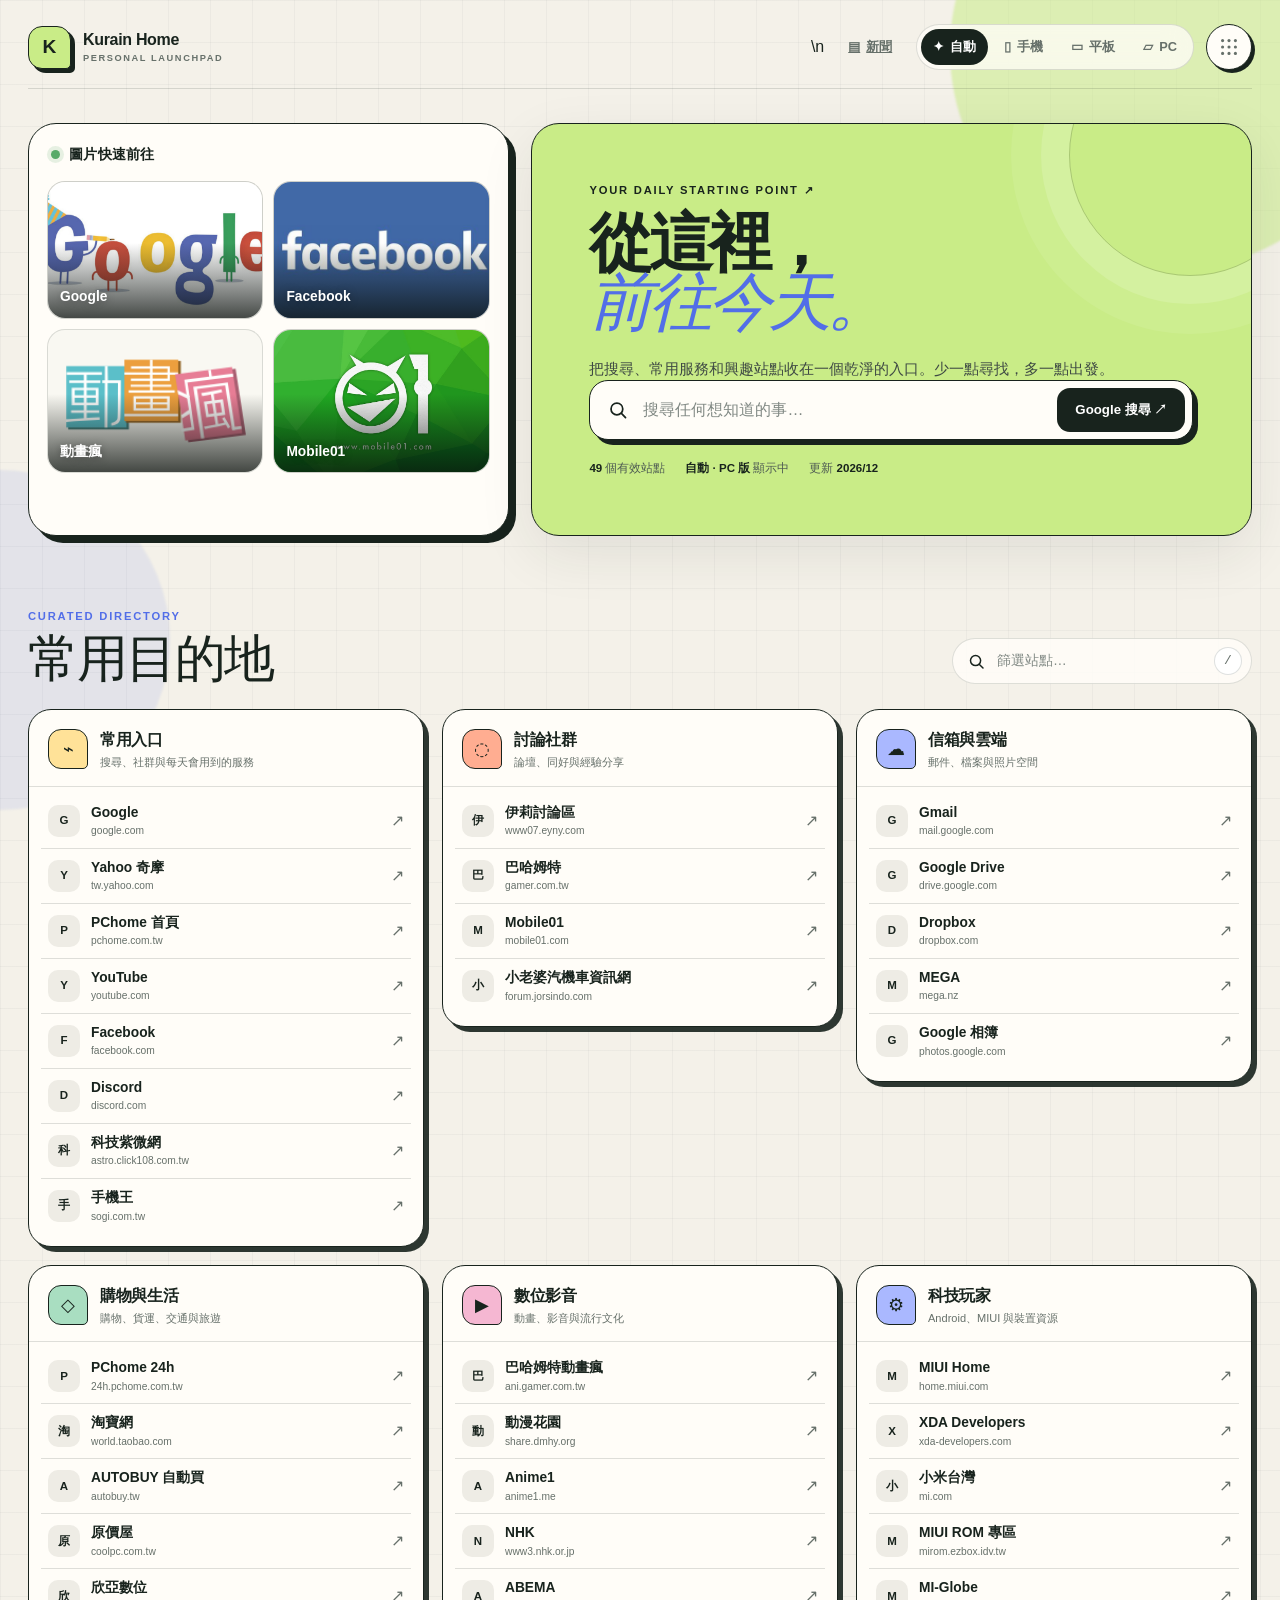
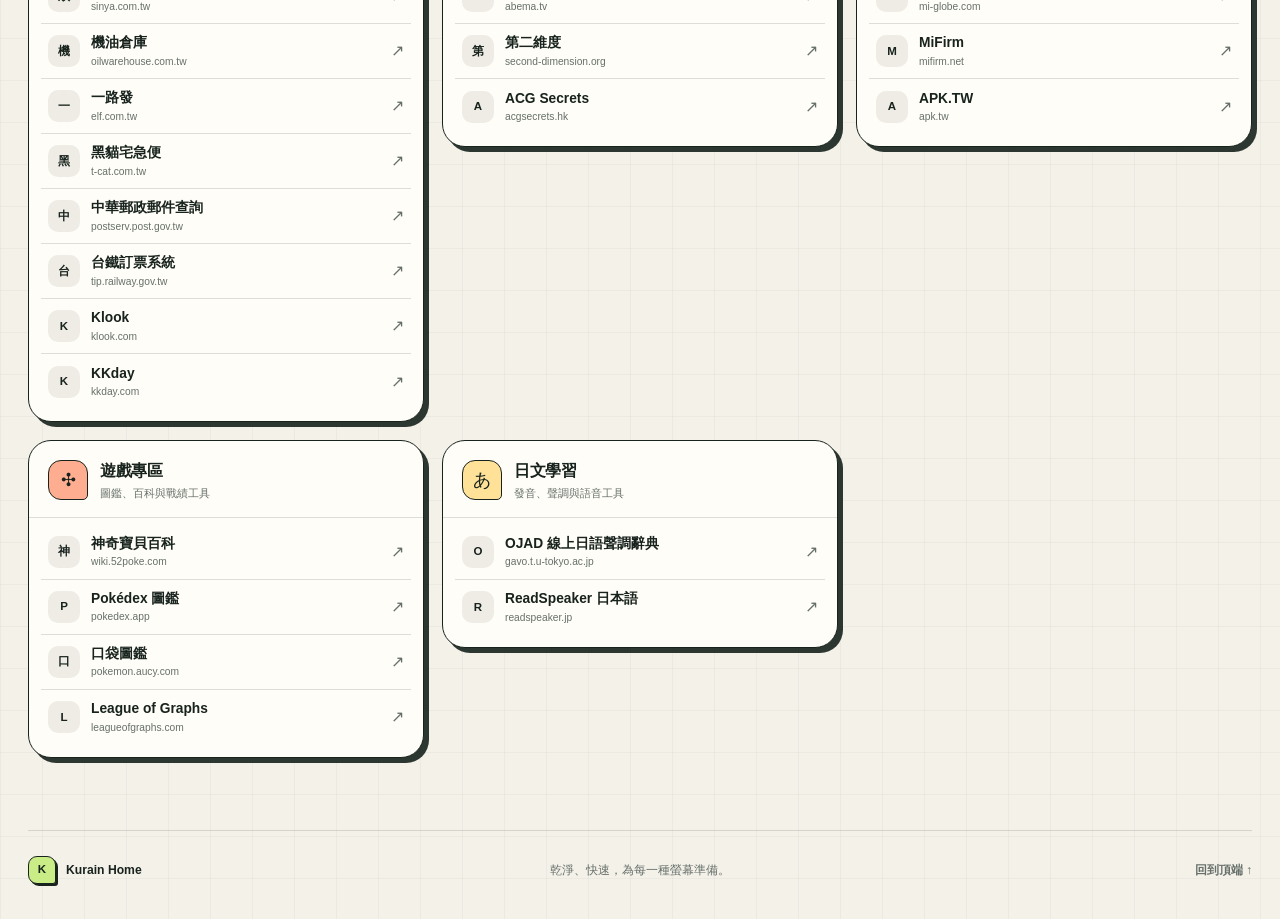
==== commit 2f3bcfc4: "feat: add news entry to home" ====
--- a/index.html
+++ b/index.html
@@ -24,7 +24,7 @@
             </span>
         </a>
 
-        <div class="header-tools">
+        <div class="header-tools">\n            <a class="view-button" href="./news.html" title="每日技術新聞"><span aria-hidden="true">▤</span><span class="view-label">新聞</span></a>
             <div class="view-switcher" role="group" aria-label="切換網頁顯示模式">
                 <button class="view-button" type="button" data-view-option="auto" aria-pressed="true" title="自動判斷版型">
                     <span aria-hidden="true">✦</span><span class="view-label">自動</span>
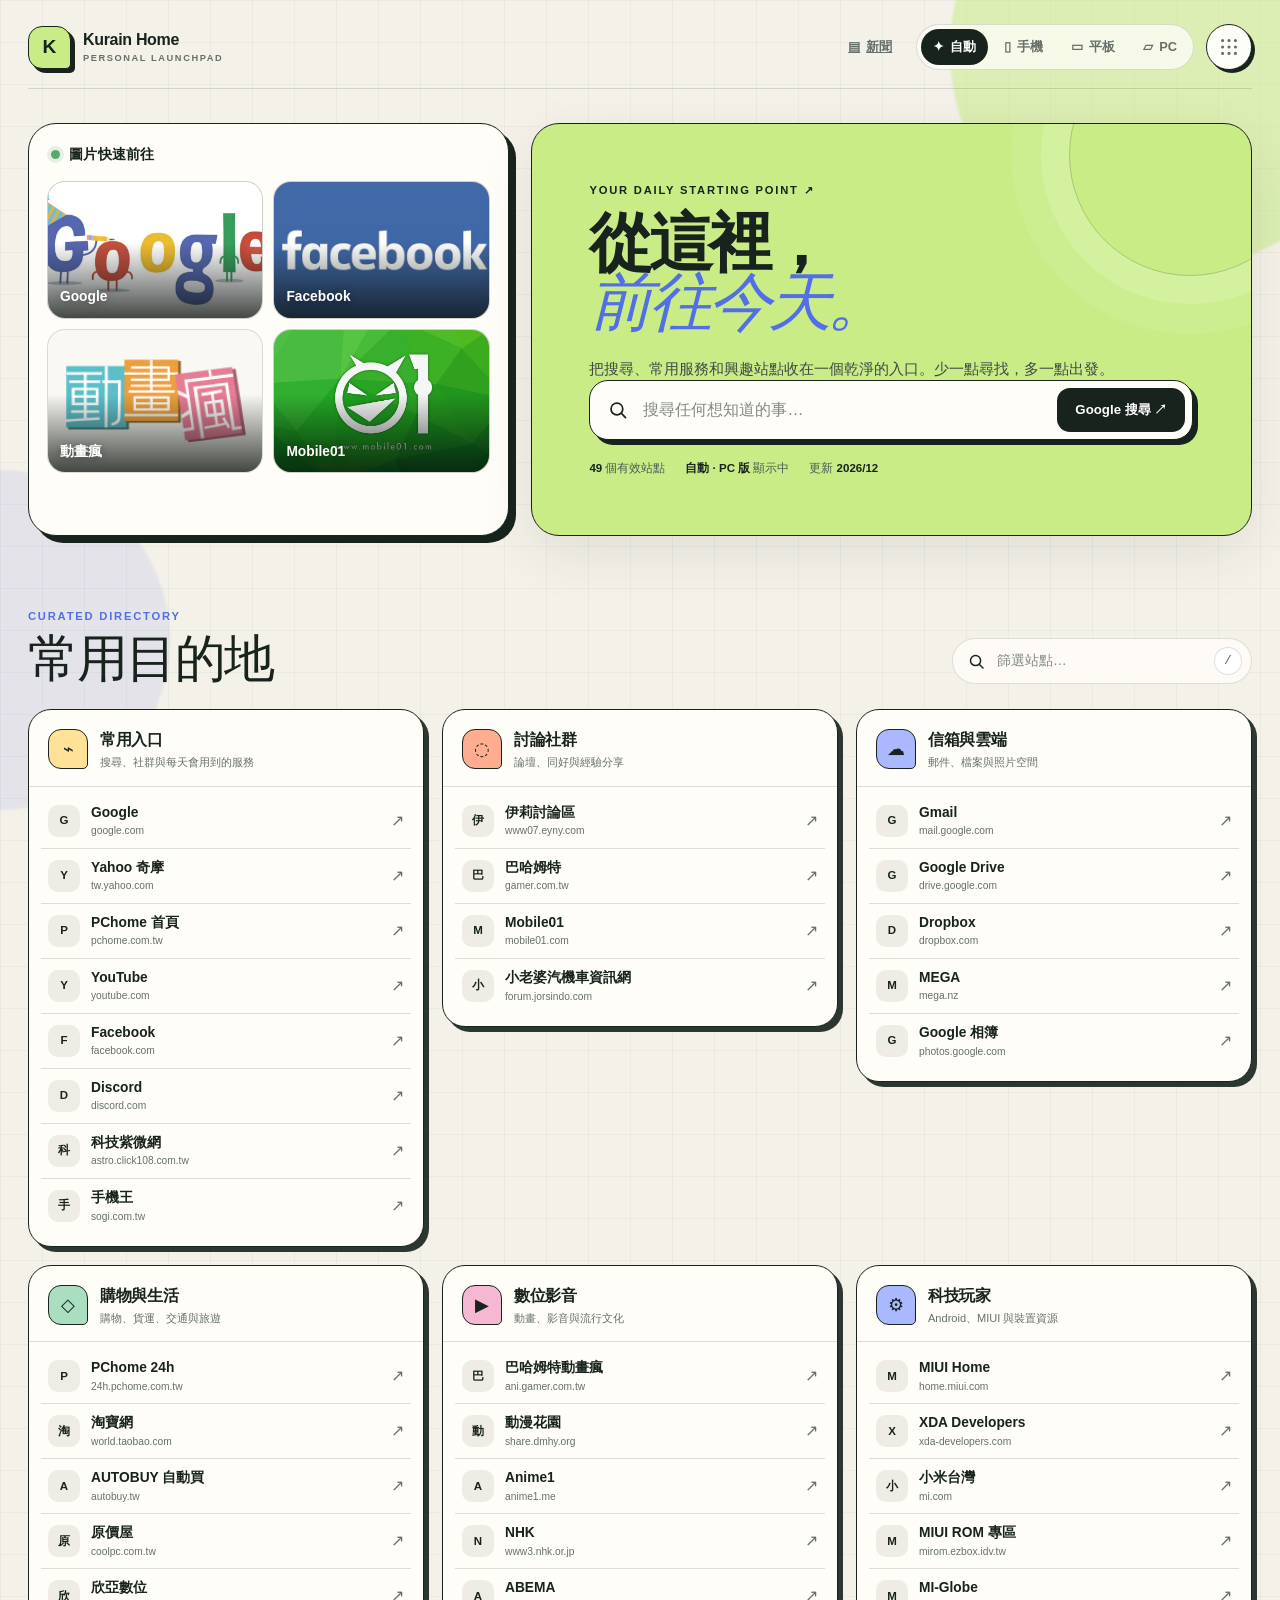
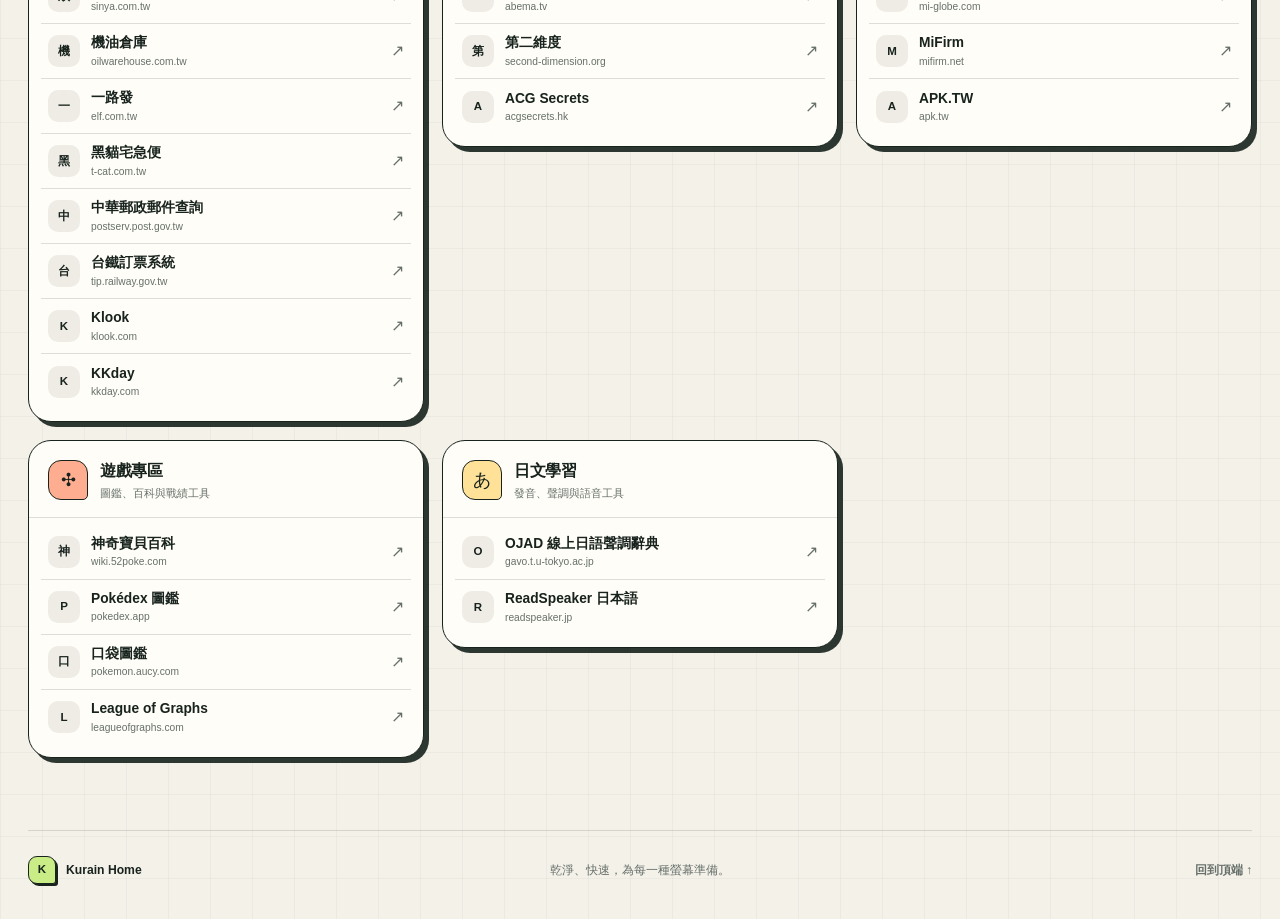
==== commit a76b65b3: "fix: normalize news link markup" ====
--- a/index.html
+++ b/index.html
@@ -24,7 +24,8 @@
             </span>
         </a>
 
-        <div class="header-tools">\n            <a class="view-button" href="./news.html" title="每日技術新聞"><span aria-hidden="true">▤</span><span class="view-label">新聞</span></a>
+        <div class="header-tools">
+            <a class="view-button" href="./news.html" title="每日技術新聞"><span aria-hidden="true">▤</span><span class="view-label">新聞</span></a>
             <div class="view-switcher" role="group" aria-label="切換網頁顯示模式">
                 <button class="view-button" type="button" data-view-option="auto" aria-pressed="true" title="自動判斷版型">
                     <span aria-hidden="true">✦</span><span class="view-label">自動</span>
